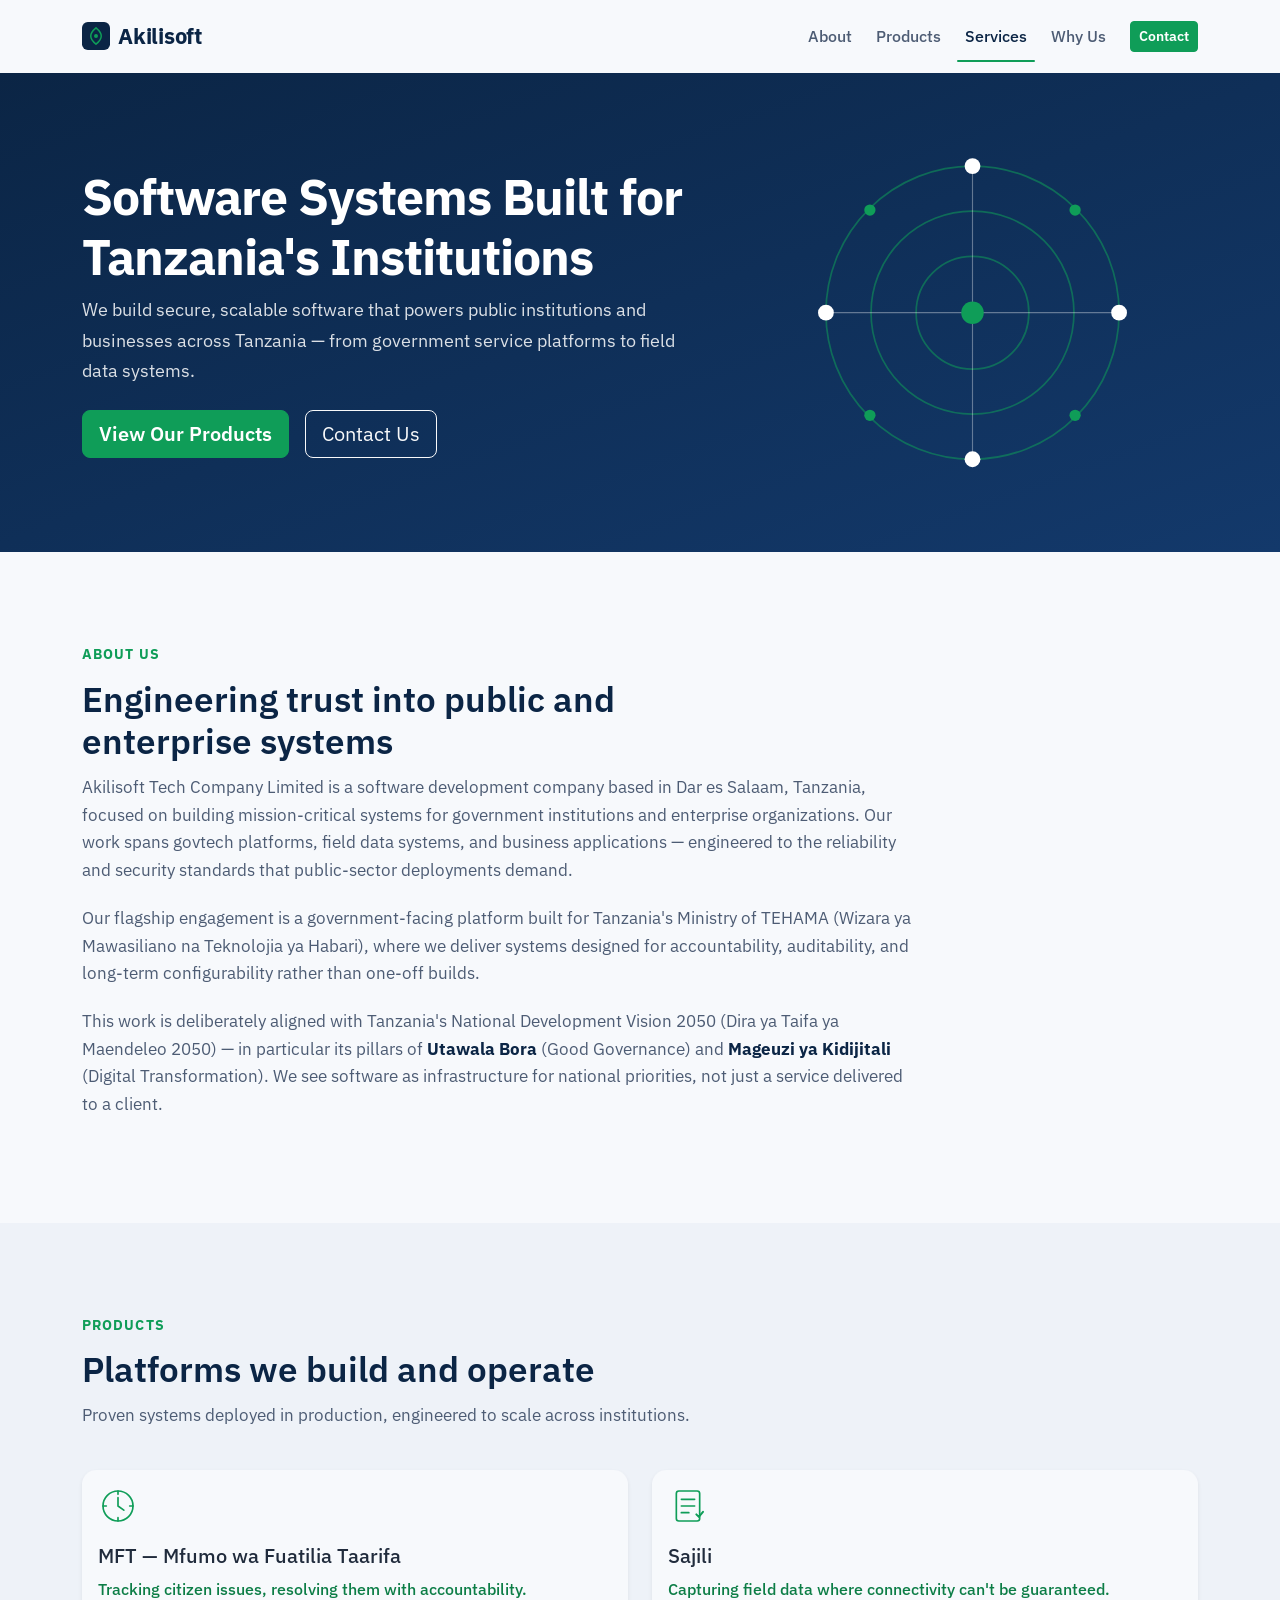
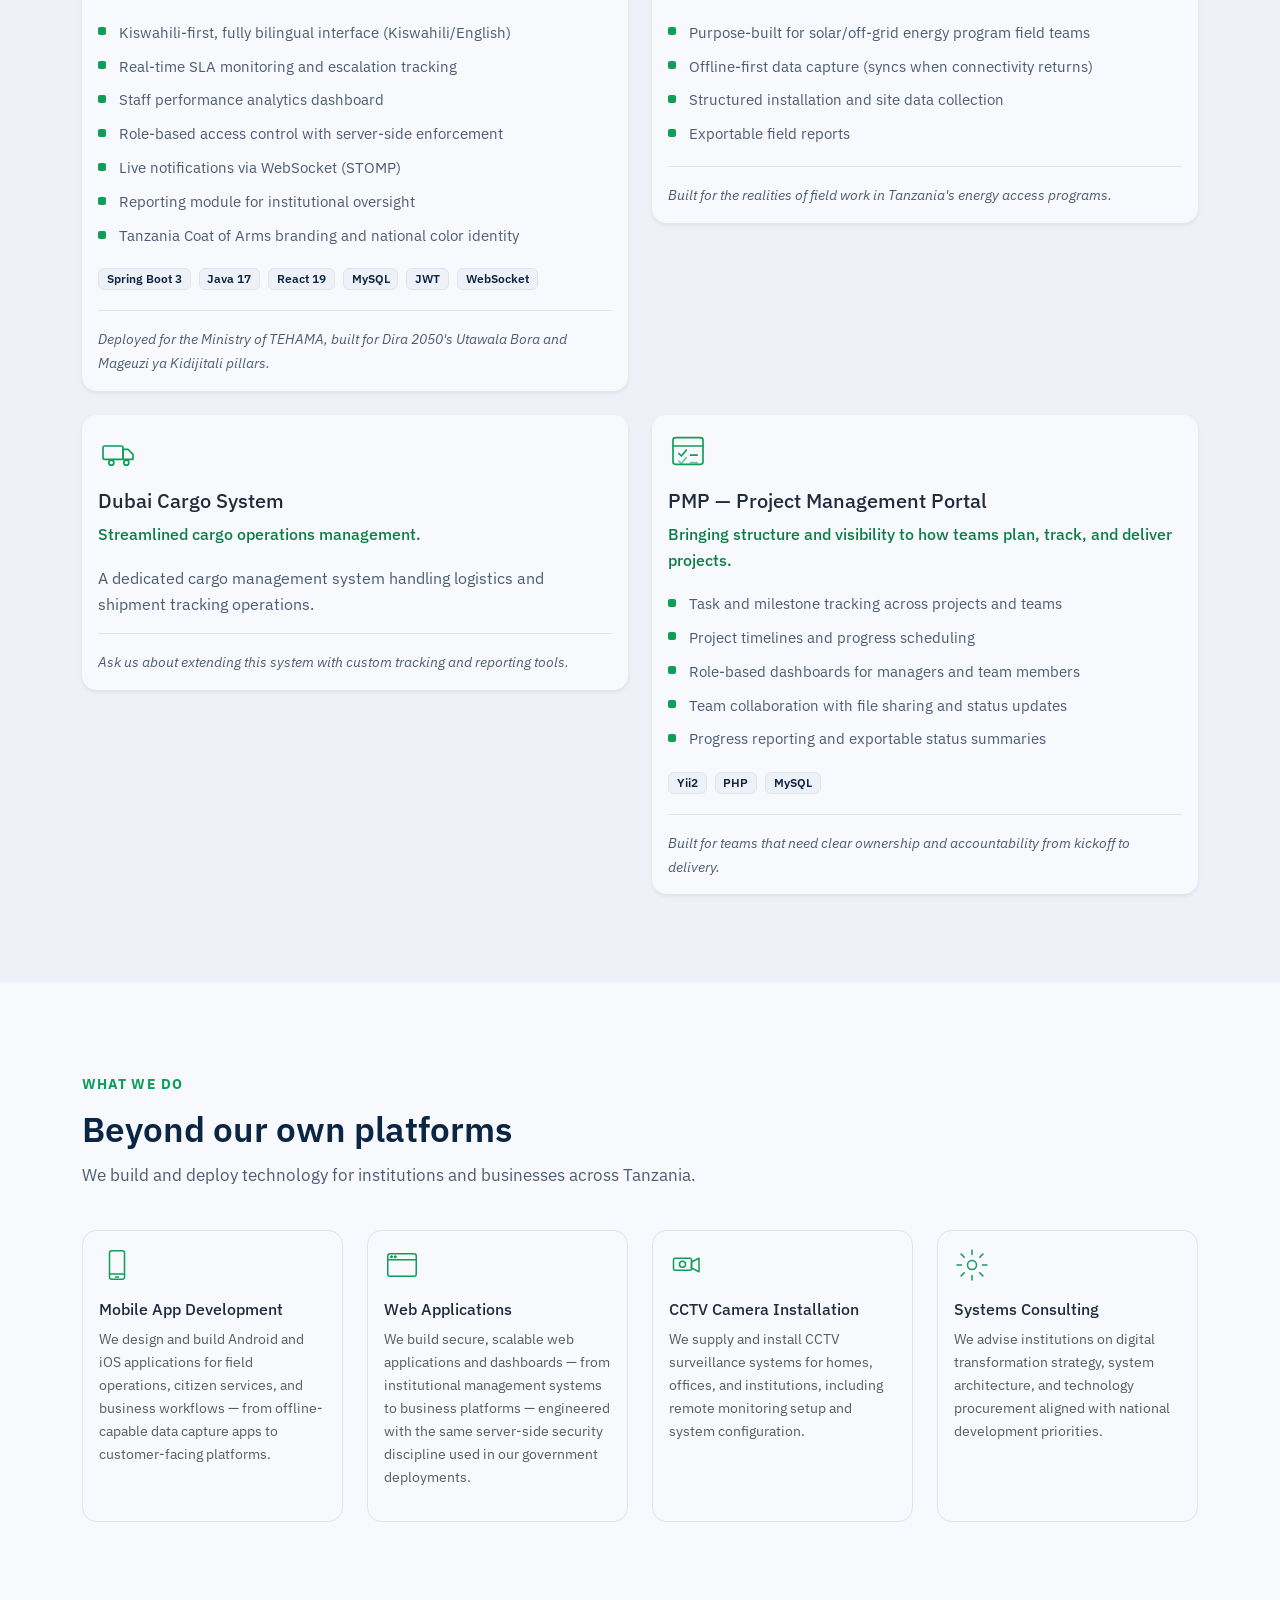
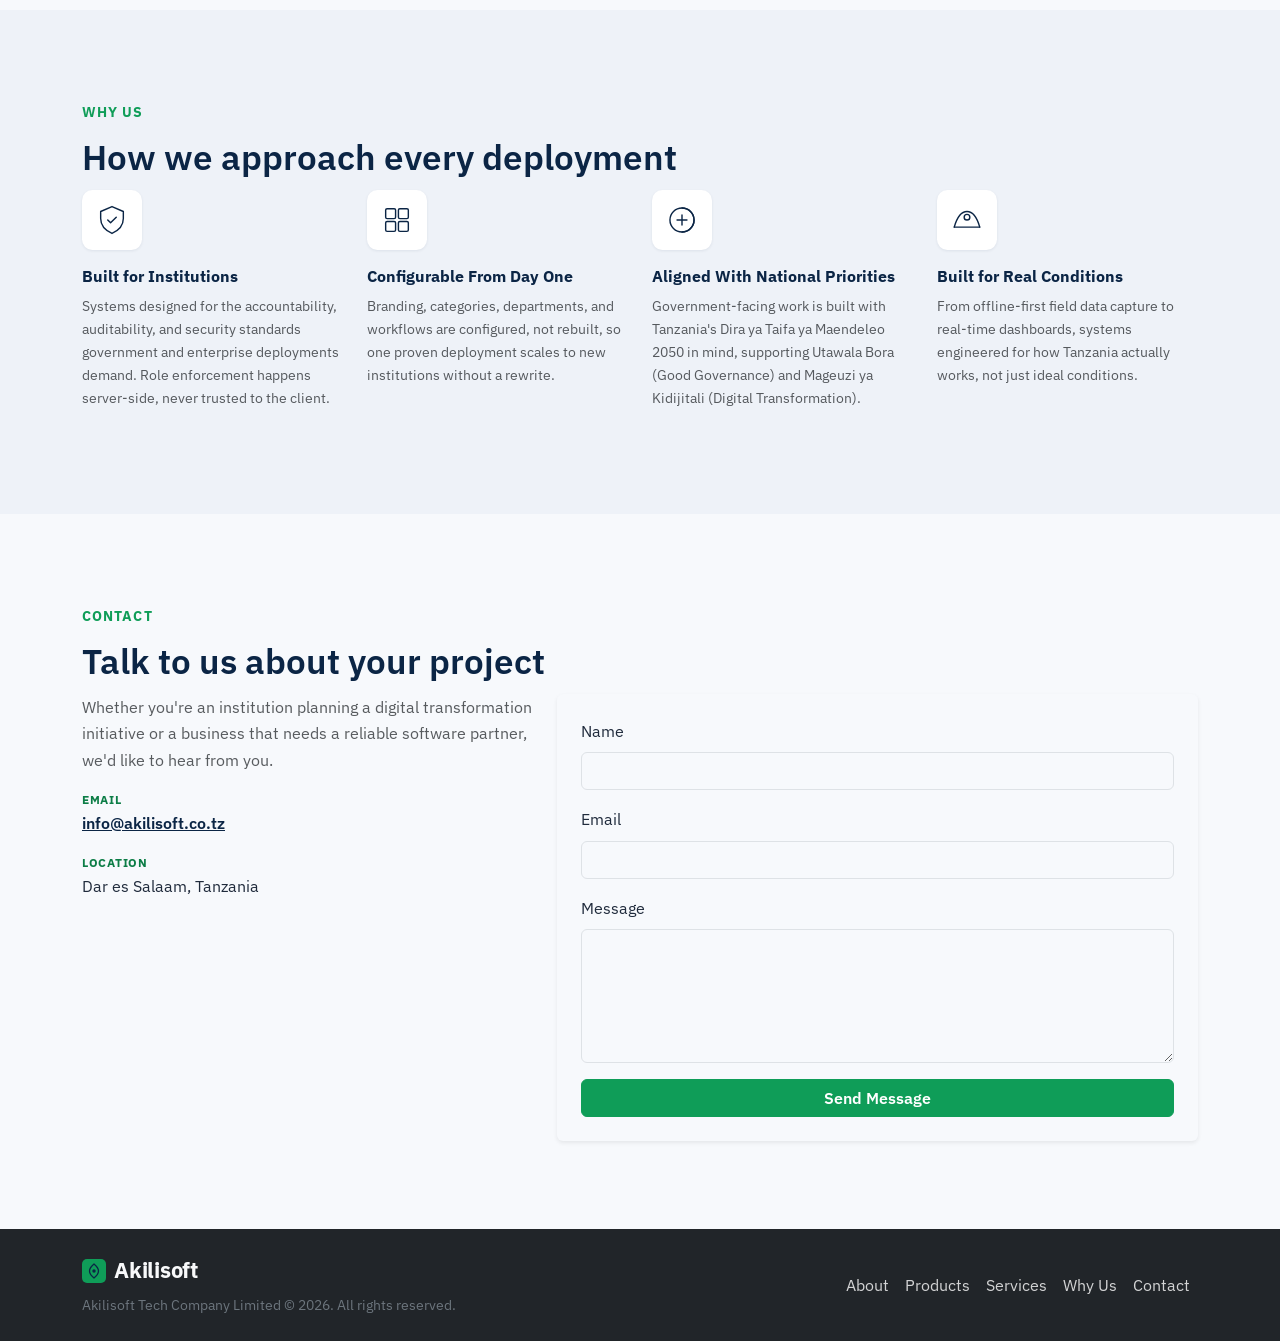
==== index.html @ b355e0b5 "Initial commit: AKILISOFT CEO project Co-Authored-By: Claude Sonnet 5 <noreply@anthropic.com>" ====
<!DOCTYPE html>
<html lang="en">
<head>
<meta charset="UTF-8">
<meta name="viewport" content="width=device-width, initial-scale=1.0">
<title>Akilisoft Tech Company Limited — Software Systems Built for Tanzania's Institutions</title>
<meta name="description" content="Akilisoft Tech Company Limited builds secure, scalable software systems for government institutions and businesses across Tanzania, based in Dar es Salaam.">

<link rel="icon" type="image/svg+xml" href="assets/favicon.svg">
<meta name="theme-color" content="#0B2545">

<!-- Open Graph / social preview. No og:image yet — add one (1200x630 PNG/JPG) and
     an <meta property="og:image" content="..."> tag once a real graphic is ready. -->
<meta property="og:type" content="website">
<meta property="og:site_name" content="Akilisoft Tech Company Limited">
<meta property="og:title" content="Akilisoft Tech Company Limited — Software Systems Built for Tanzania's Institutions">
<meta property="og:description" content="Secure, scalable software systems for government institutions and businesses across Tanzania — from govtech platforms to field data systems.">
<meta name="twitter:card" content="summary">
<meta name="twitter:title" content="Akilisoft Tech Company Limited">
<meta name="twitter:description" content="Secure, scalable software systems for government institutions and businesses across Tanzania.">

<!-- TODO: once the site has a live domain, add: <link rel="canonical" href="https://YOUR-DOMAIN/"> and
     matching og:url / twitter:url meta tags. -->

<link rel="preconnect" href="https://fonts.googleapis.com">
<link rel="preconnect" href="https://fonts.gstatic.com" crossorigin>
<link href="https://fonts.googleapis.com/css2?family=IBM+Plex+Sans:wght@400;500;600;700&display=swap" rel="stylesheet">

<link href="https://cdn.jsdelivr.net/npm/bootstrap@5.3.3/dist/css/bootstrap.min.css" rel="stylesheet"
      integrity="sha384-QWTKZyjpPEjISv5WaRU9OFeRpok6YctnYmDr5pNlyT2bRjXh0JMhjY6hW+ALEwIH" crossorigin="anonymous">

<link rel="stylesheet" href="css/styles.css">
</head>
<body>

<a class="visually-hidden-focusable skip-link" href="#main">Skip to main content</a>

<header class="navbar navbar-expand-lg sticky-top" id="site-header">
  <div class="container">
    <a href="#top" class="navbar-brand logo d-flex align-items-center gap-2">
      <svg width="28" height="28" viewBox="0 0 48 48" aria-hidden="true">
        <rect width="48" height="48" rx="10" fill="#0B2545"/>
        <path d="M24 10c-6 5-9 8-9 14 0 6 4 10 9 14 5-4 9-8 9-14 0-6-3-9-9-14z" fill="none" stroke="#0F9D58" stroke-width="2.6" stroke-linejoin="round"/>
        <circle cx="24" cy="24" r="3.4" fill="#0F9D58"/>
      </svg>
      Akilisoft
    </a>

    <button class="navbar-toggler" type="button" data-bs-toggle="collapse" data-bs-target="#primaryNav"
            aria-controls="primaryNav" aria-expanded="false" aria-label="Toggle navigation">
      <span class="navbar-toggler-icon"></span>
    </button>

    <nav class="collapse navbar-collapse" id="primaryNav" aria-label="Primary">
      <ul class="navbar-nav ms-auto align-items-lg-center gap-lg-2">
        <li class="nav-item"><a class="nav-link" href="#about">About</a></li>
        <li class="nav-item"><a class="nav-link" href="#products">Products</a></li>
        <li class="nav-item"><a class="nav-link" href="#services">Services</a></li>
        <li class="nav-item"><a class="nav-link" href="#why-us">Why Us</a></li>
        <li class="nav-item"><a class="btn btn-accent btn-sm ms-lg-2" href="#contact">Contact</a></li>
      </ul>
    </nav>
  </div>
</header>

<main id="main">

  <!-- HERO -->
  <section class="hero" id="top">
    <div class="container py-5">
      <div class="row align-items-center">
        <div class="col-lg-7">
          <h1 class="hero-headline">Software Systems Built for Tanzania's Institutions</h1>
          <p class="hero-subheadline">We build secure, scalable software that powers public institutions and businesses across Tanzania — from government service platforms to field data systems.</p>
          <div class="d-flex flex-wrap gap-3 mt-4">
            <a href="#products" class="btn btn-accent btn-lg">View Our Products</a>
            <a href="#contact" class="btn btn-outline-light btn-lg">Contact Us</a>
          </div>
        </div>
        <div class="col-lg-5 d-none d-lg-block">
          <svg class="hero-graphic" viewBox="0 0 400 340" aria-hidden="true">
            <g fill="none" stroke="#0F9D58" stroke-width="1.5" opacity="0.55">
              <circle cx="200" cy="170" r="130"></circle>
              <circle cx="200" cy="170" r="90"></circle>
              <circle cx="200" cy="170" r="50"></circle>
            </g>
            <g stroke="#ffffff" stroke-width="1" opacity="0.35">
              <line x1="200" y1="40" x2="200" y2="300"></line>
              <line x1="70" y1="170" x2="330" y2="170"></line>
            </g>
            <g>
              <circle cx="200" cy="170" r="10" fill="#0F9D58"></circle>
              <circle cx="200" cy="40" r="7" fill="#ffffff"></circle>
              <circle cx="330" cy="170" r="7" fill="#ffffff"></circle>
              <circle cx="200" cy="300" r="7" fill="#ffffff"></circle>
              <circle cx="70" cy="170" r="7" fill="#ffffff"></circle>
              <circle cx="291" cy="79" r="5" fill="#0F9D58"></circle>
              <circle cx="291" cy="261" r="5" fill="#0F9D58"></circle>
              <circle cx="109" cy="79" r="5" fill="#0F9D58"></circle>
              <circle cx="109" cy="261" r="5" fill="#0F9D58"></circle>
            </g>
          </svg>
        </div>
      </div>
    </div>
  </section>

  <!-- ABOUT -->
  <section class="section" id="about">
    <div class="container fade-in-section">
      <span class="eyebrow">About Us</span>
      <h2 class="section-title">Engineering trust into public and enterprise systems</h2>

      <div class="row">
        <div class="col-md-9 about-content">
          <p>Akilisoft Tech Company Limited is a software development company based in Dar es Salaam, Tanzania, focused on building mission-critical systems for government institutions and enterprise organizations. Our work spans govtech platforms, field data systems, and business applications — engineered to the reliability and security standards that public-sector deployments demand.</p>

          <p>Our flagship engagement is a government-facing platform built for Tanzania's Ministry of TEHAMA (Wizara ya Mawasiliano na Teknolojia ya Habari), where we deliver systems designed for accountability, auditability, and long-term configurability rather than one-off builds.</p>

          <p>This work is deliberately aligned with Tanzania's National Development Vision 2050 (Dira ya Taifa ya Maendeleo 2050) — in particular its pillars of <strong>Utawala Bora</strong> (Good Governance) and <strong>Mageuzi ya Kidijitali</strong> (Digital Transformation). We see software as infrastructure for national priorities, not just a service delivered to a client.</p>
        </div>
      </div>
    </div>
  </section>

  <!-- PRODUCTS -->
  <section class="section section-alt" id="products">
    <div class="container fade-in-section">
      <span class="eyebrow">Products</span>
      <h2 class="section-title">Platforms we build and operate</h2>
      <p class="section-lead">Proven systems deployed in production, engineered to scale across institutions.</p>

      <div class="row g-4">

        <!-- MFT -->
        <div class="col-md-6 col-lg-6">
          <article class="card product-card shadow-sm">
            <div class="card-body d-flex flex-column">
              <div class="card-icon" aria-hidden="true">
                <svg viewBox="0 0 48 48" width="40" height="40" fill="none" stroke="currentColor" stroke-width="2" stroke-linecap="round" stroke-linejoin="round">
                  <circle cx="24" cy="24" r="18"></circle>
                  <path d="M24 14v10l7 5"></path>
                  <path d="M24 6v4M24 38v4M6 24h4M38 24h4"></path>
                </svg>
              </div>
              <h3 class="card-title h5">MFT — Mfumo wa Fuatilia Taarifa</h3>
              <p class="card-tagline">Tracking citizen issues, resolving them with accountability.</p>
              <ul class="card-features">
                <li>Kiswahili-first, fully bilingual interface (Kiswahili/English)</li>
                <li>Real-time SLA monitoring and escalation tracking</li>
                <li>Staff performance analytics dashboard</li>
                <li>Role-based access control with server-side enforcement</li>
                <li>Live notifications via WebSocket (STOMP)</li>
                <li>Reporting module for institutional oversight</li>
                <li>Tanzania Coat of Arms branding and national color identity</li>
              </ul>
              <div class="tech-badges">
                <span class="badge">Spring Boot 3</span>
                <span class="badge">Java 17</span>
                <span class="badge">React 19</span>
                <span class="badge">MySQL</span>
                <span class="badge">JWT</span>
                <span class="badge">WebSocket</span>
              </div>
              <p class="card-positioning mt-auto">Deployed for the Ministry of TEHAMA, built for Dira 2050's Utawala Bora and Mageuzi ya Kidijitali pillars.</p>
            </div>
          </article>
        </div>

        <!-- Sajili -->
        <div class="col-md-6 col-lg-6">
          <article class="card product-card shadow-sm">
            <div class="card-body d-flex flex-column">
              <div class="card-icon" aria-hidden="true">
                <svg viewBox="0 0 48 48" width="40" height="40" fill="none" stroke="currentColor" stroke-width="2" stroke-linecap="round" stroke-linejoin="round">
                  <rect x="10" y="6" width="28" height="36" rx="3"></rect>
                  <path d="M16 16h16M16 24h16M16 32h9"></path>
                  <path d="M34 34l3 3 5-6" stroke-width="2.4"></path>
                </svg>
              </div>
              <h3 class="card-title h5">Sajili</h3>
              <p class="card-tagline">Capturing field data where connectivity can't be guaranteed.</p>
              <ul class="card-features">
                <li>Purpose-built for solar/off-grid energy program field teams</li>
                <li>Offline-first data capture (syncs when connectivity returns)</li>
                <li>Structured installation and site data collection</li>
                <li>Exportable field reports</li>
              </ul>
              <p class="card-positioning mt-auto">Built for the realities of field work in Tanzania's energy access programs.</p>
            </div>
          </article>
        </div>

        <!-- Dubai Cargo System -->
        <div class="col-md-6 col-lg-6">
          <article class="card product-card shadow-sm">
            <div class="card-body d-flex flex-column">
              <div class="card-icon" aria-hidden="true">
                <svg viewBox="0 0 48 48" width="40" height="40" fill="none" stroke="currentColor" stroke-width="2" stroke-linecap="round" stroke-linejoin="round">
                  <rect x="6" y="18" width="24" height="16" rx="2"></rect>
                  <path d="M30 22h6l6 6v6h-12z"></path>
                  <circle cx="16" cy="38" r="3"></circle>
                  <circle cx="34" cy="38" r="3"></circle>
                </svg>
              </div>
              <h3 class="card-title h5">Dubai Cargo System</h3>
              <p class="card-tagline">Streamlined cargo operations management.</p>
              <p class="card-description">A dedicated cargo management system handling logistics and shipment tracking operations.</p>
              <p class="card-positioning mt-auto">Ask us about extending this system with custom tracking and reporting tools.</p>
            </div>
          </article>
        </div>

        <!-- PMP — Project Management Portal -->
        <!-- DRAFT COPY: tagline, features, and tech badges below are placeholders based on
             general project-management-tool conventions. Replace with PMP's actual feature
             set before publishing — do not present invented capabilities as fact. -->
        <div class="col-md-6 col-lg-6">
          <article class="card product-card shadow-sm">
            <div class="card-body d-flex flex-column">
              <div class="card-icon" aria-hidden="true">
                <svg viewBox="0 0 48 48" width="40" height="40" fill="none" stroke="currentColor" stroke-width="2" stroke-linecap="round" stroke-linejoin="round">
                  <rect x="6" y="8" width="36" height="32" rx="3"></rect>
                  <line x1="6" y1="18" x2="42" y2="18"></line>
                  <path d="M13 27l3 3 6-7"></path>
                  <line x1="27" y1="29" x2="35" y2="29"></line>
                  <path d="M13 36l3 3 6-7" opacity="0.55"></path>
                  <line x1="27" y1="38" x2="35" y2="38" opacity="0.55"></line>
                </svg>
              </div>
              <h3 class="card-title h5">PMP — Project Management Portal</h3>
              <p class="card-tagline">Bringing structure and visibility to how teams plan, track, and deliver projects.</p>
              <ul class="card-features">
                <li>Task and milestone tracking across projects and teams</li>
                <li>Project timelines and progress scheduling</li>
                <li>Role-based dashboards for managers and team members</li>
                <li>Team collaboration with file sharing and status updates</li>
                <li>Progress reporting and exportable status summaries</li>
              </ul>
              <div class="tech-badges">
                <span class="badge">Yii2</span>
                <span class="badge">PHP</span>
                <span class="badge">MySQL</span>
              </div>
              <p class="card-positioning mt-auto">Built for teams that need clear ownership and accountability from kickoff to delivery.</p>
            </div>
          </article>
        </div>

      </div>
    </div>
  </section>

  <!-- SERVICES -->
  <section class="section" id="services">
    <div class="container fade-in-section">
      <span class="eyebrow">What We Do</span>
      <h2 class="section-title">Beyond our own platforms</h2>
      <p class="section-lead">We build and deploy technology for institutions and businesses across Tanzania.</p>

      <div class="row g-4">

        <div class="col-md-6 col-lg-3">
          <article class="card service-card border h-100">
            <div class="card-body">
              <div class="card-icon" aria-hidden="true">
                <svg viewBox="0 0 48 48" width="36" height="36" fill="none" stroke="currentColor" stroke-width="2" stroke-linecap="round" stroke-linejoin="round">
                  <rect x="14" y="5" width="20" height="38" rx="3"></rect>
                  <line x1="14" y1="36" x2="34" y2="36"></line>
                  <line x1="22" y1="40" x2="26" y2="40"></line>
                </svg>
              </div>
              <h3 class="card-title h6">Mobile App Development</h3>
              <p class="small text-body-secondary">We design and build Android and iOS applications for field operations, citizen services, and business workflows — from offline-capable data capture apps to customer-facing platforms.</p>
            </div>
          </article>
        </div>

        <div class="col-md-6 col-lg-3">
          <article class="card service-card border h-100">
            <div class="card-body">
              <div class="card-icon" aria-hidden="true">
                <svg viewBox="0 0 48 48" width="36" height="36" fill="none" stroke="currentColor" stroke-width="2" stroke-linecap="round" stroke-linejoin="round">
                  <rect x="5" y="9" width="38" height="30" rx="3"></rect>
                  <line x1="5" y1="17" x2="43" y2="17"></line>
                  <circle cx="10" cy="13" r="1"></circle>
                  <circle cx="15" cy="13" r="1"></circle>
                </svg>
              </div>
              <h3 class="card-title h6">Web Applications</h3>
              <p class="small text-body-secondary">We build secure, scalable web applications and dashboards — from institutional management systems to business platforms — engineered with the same server-side security discipline used in our government deployments.</p>
            </div>
          </article>
        </div>

        <div class="col-md-6 col-lg-3">
          <article class="card service-card border h-100">
            <div class="card-body">
              <div class="card-icon" aria-hidden="true">
                <svg viewBox="0 0 48 48" width="36" height="36" fill="none" stroke="currentColor" stroke-width="2" stroke-linecap="round" stroke-linejoin="round">
                  <rect x="6" y="15" width="24" height="16" rx="2"></rect>
                  <path d="M30 20l10-5v18l-10-5z"></path>
                  <circle cx="18" cy="23" r="4"></circle>
                </svg>
              </div>
              <h3 class="card-title h6">CCTV Camera Installation</h3>
              <p class="small text-body-secondary">We supply and install CCTV surveillance systems for homes, offices, and institutions, including remote monitoring setup and system configuration.</p>
            </div>
          </article>
        </div>

        <div class="col-md-6 col-lg-3">
          <article class="card service-card border h-100">
            <div class="card-body">
              <div class="card-icon" aria-hidden="true">
                <svg viewBox="0 0 48 48" width="36" height="36" fill="none" stroke="currentColor" stroke-width="2" stroke-linecap="round" stroke-linejoin="round">
                  <circle cx="24" cy="24" r="6"></circle>
                  <path d="M24 4v6M24 38v6M4 24h6M38 24h6M9.5 9.5l4.2 4.2M34.3 34.3l4.2 4.2M9.5 38.5l4.2-4.2M34.3 13.7l4.2-4.2"></path>
                </svg>
              </div>
              <h3 class="card-title h6">Systems Consulting</h3>
              <p class="small text-body-secondary">We advise institutions on digital transformation strategy, system architecture, and technology procurement aligned with national development priorities.</p>
            </div>
          </article>
        </div>

      </div>
    </div>
  </section>

  <!-- WHY US -->
  <section class="section section-alt" id="why-us">
    <div class="container fade-in-section">
      <span class="eyebrow">Why Us</span>
      <h2 class="section-title">How we approach every deployment</h2>

      <div class="row g-4">

        <div class="col-md-6 col-lg-3">
          <div class="pillar">
            <div class="pillar-icon" aria-hidden="true">
              <svg viewBox="0 0 48 48" width="34" height="34" fill="none" stroke="currentColor" stroke-width="2" stroke-linecap="round" stroke-linejoin="round">
                <path d="M24 5l16 7v10c0 10-7 17-16 21C15 39 8 32 8 22V12z"></path>
                <path d="M18 24l4 4 8-8"></path>
              </svg>
            </div>
            <h3 class="fw-bold h6">Built for Institutions</h3>
            <p class="small text-body-secondary">Systems designed for the accountability, auditability, and security standards government and enterprise deployments demand. Role enforcement happens server-side, never trusted to the client.</p>
          </div>
        </div>

        <div class="col-md-6 col-lg-3">
          <div class="pillar">
            <div class="pillar-icon" aria-hidden="true">
              <svg viewBox="0 0 48 48" width="34" height="34" fill="none" stroke="currentColor" stroke-width="2" stroke-linecap="round" stroke-linejoin="round">
                <rect x="8" y="8" width="14" height="14" rx="2"></rect>
                <rect x="26" y="8" width="14" height="14" rx="2"></rect>
                <rect x="8" y="26" width="14" height="14" rx="2"></rect>
                <rect x="26" y="26" width="14" height="14" rx="2"></rect>
              </svg>
            </div>
            <h3 class="fw-bold h6">Configurable From Day One</h3>
            <p class="small text-body-secondary">Branding, categories, departments, and workflows are configured, not rebuilt, so one proven deployment scales to new institutions without a rewrite.</p>
          </div>
        </div>

        <div class="col-md-6 col-lg-3">
          <div class="pillar">
            <div class="pillar-icon" aria-hidden="true">
              <svg viewBox="0 0 48 48" width="34" height="34" fill="none" stroke="currentColor" stroke-width="2" stroke-linecap="round" stroke-linejoin="round">
                <circle cx="24" cy="24" r="17"></circle>
                <path d="M24 7a17 17 0 010 34"></path>
                <path d="M17 24h14M24 17v14"></path>
              </svg>
            </div>
            <h3 class="fw-bold h6">Aligned With National Priorities</h3>
            <p class="small text-body-secondary">Government-facing work is built with Tanzania's Dira ya Taifa ya Maendeleo 2050 in mind, supporting Utawala Bora (Good Governance) and Mageuzi ya Kidijitali (Digital Transformation).</p>
          </div>
        </div>

        <div class="col-md-6 col-lg-3">
          <div class="pillar">
            <div class="pillar-icon" aria-hidden="true">
              <svg viewBox="0 0 48 48" width="34" height="34" fill="none" stroke="currentColor" stroke-width="2" stroke-linecap="round" stroke-linejoin="round">
                <path d="M6 34c4-14 10-22 18-22s14 8 18 22"></path>
                <path d="M6 34h36"></path>
                <circle cx="24" cy="20" r="4"></circle>
              </svg>
            </div>
            <h3 class="fw-bold h6">Built for Real Conditions</h3>
            <p class="small text-body-secondary">From offline-first field data capture to real-time dashboards, systems engineered for how Tanzania actually works, not just ideal conditions.</p>
          </div>
        </div>

      </div>
    </div>
  </section>

  <!-- CONTACT -->
  <section class="section" id="contact">
    <div class="container fade-in-section">
      <span class="eyebrow">Contact</span>
      <h2 class="section-title">Talk to us about your project</h2>

      <div class="row g-4">

        <div class="col-lg-5">
          <p class="text-body-secondary">Whether you're an institution planning a digital transformation initiative or a business that needs a reliable software partner, we'd like to hear from you.</p>
          <ul class="contact-details list-unstyled">
            <li class="mb-3">
              <span class="contact-label d-block">Email</span>
              <a href="mailto:info@akilisoft.co.tz">info@akilisoft.co.tz</a>
            </li>
            <li>
              <span class="contact-label d-block">Location</span>
              <span>Dar es Salaam, Tanzania</span>
            </li>
          </ul>
        </div>

        <div class="col-lg-7">
          <form class="contact-form needs-validation card border-0 shadow-sm" id="contactForm" novalidate>
            <div class="card-body p-4">

              <!-- TODO: replace YOUR_WEB3FORMS_ACCESS_KEY with the real access key from https://web3forms.com (generated for info@akilisoft.co.tz) -->
              <input type="hidden" name="access_key" value="YOUR_WEB3FORMS_ACCESS_KEY">
              <input type="hidden" name="subject" value="New Contact Form Submission - Akilisoft Website">

              <div class="mb-3">
                <label for="name" class="form-label">Name</label>
                <input type="text" class="form-control" id="name" name="name" required autocomplete="name">
                <div class="invalid-feedback">Please enter your name.</div>
              </div>

              <div class="mb-3">
                <label for="email" class="form-label">Email</label>
                <input type="email" class="form-control" id="email" name="email" required autocomplete="email">
                <div class="invalid-feedback">Please enter a valid email address.</div>
              </div>

              <div class="mb-3">
                <label for="message" class="form-label">Message</label>
                <textarea class="form-control" id="message" name="message" rows="5" required></textarea>
                <div class="invalid-feedback">Please enter a message.</div>
              </div>

              <button type="submit" class="btn btn-accent w-100">Send Message</button>

              <div id="form-success" class="alert alert-success d-none mt-3" role="status" aria-live="polite">
                Thank you! Your message has been sent — we'll get back to you soon.
              </div>
              <div id="form-error" class="alert alert-danger d-none mt-3" role="alert" aria-live="assertive">
                Something went wrong. Please try again or email us directly at <a href="mailto:info@akilisoft.co.tz">info@akilisoft.co.tz</a>.
              </div>

            </div>
          </form>
        </div>

      </div>
    </div>
  </section>

</main>

<footer class="bg-dark text-light py-4">
  <div class="container d-flex flex-wrap justify-content-between align-items-center gap-3">
    <div>
      <span class="logo text-light d-inline-flex align-items-center gap-2">
        <svg width="24" height="24" viewBox="0 0 48 48" aria-hidden="true">
          <rect width="48" height="48" rx="10" fill="#0F9D58"/>
          <path d="M24 10c-6 5-9 8-9 14 0 6 4 10 9 14 5-4 9-8 9-14 0-6-3-9-9-14z" fill="none" stroke="#0B2545" stroke-width="2.6" stroke-linejoin="round"/>
          <circle cx="24" cy="24" r="3.4" fill="#0B2545"/>
        </svg>
        Akilisoft
      </span>
      <p class="small text-secondary mb-0 mt-1">Akilisoft Tech Company Limited &copy; 2026. All rights reserved.</p>
    </div>
    <nav aria-label="Footer">
      <ul class="nav">
        <li class="nav-item"><a class="nav-link px-2 text-light-emphasis" href="#about">About</a></li>
        <li class="nav-item"><a class="nav-link px-2 text-light-emphasis" href="#products">Products</a></li>
        <li class="nav-item"><a class="nav-link px-2 text-light-emphasis" href="#services">Services</a></li>
        <li class="nav-item"><a class="nav-link px-2 text-light-emphasis" href="#why-us">Why Us</a></li>
        <li class="nav-item"><a class="nav-link px-2 text-light-emphasis" href="#contact">Contact</a></li>
      </ul>
    </nav>
  </div>
</footer>

<script src="https://cdn.jsdelivr.net/npm/bootstrap@5.3.3/dist/js/bootstrap.bundle.min.js"
        integrity="sha384-YvpcrYf0tY3lHB60NNkmXc5s9fDVZLESaAA55NDzOxhy9GkcIdslK1eN7N6jIeHz" crossorigin="anonymous"></script>
<script src="js/main.js"></script>
</body>
</html>
---- css/styles.css ----
/* ==========================================================================
   Akilisoft Tech Company Limited — Custom overrides on top of Bootstrap 5
   Loaded AFTER bootstrap.min.css — extends the grid/components, doesn't fight them.
   ========================================================================== */

:root {
  --bs-primary: #0B2545;
  --bs-primary-rgb: 11, 37, 69;
  --bs-body-bg: #F7F9FC;
  --bs-body-color: #202b3c;
  --bs-body-font-family: 'IBM Plex Sans', -apple-system, BlinkMacSystemFont, 'Segoe UI', Roboto, sans-serif;
  --bs-link-color: #0B2545;
  --bs-link-hover-color: #0F9D58;

  --akilisoft-primary: #0B2545;
  --akilisoft-primary-light: #13396b;
  --akilisoft-accent: #0F9D58;
  --akilisoft-accent-dark: #0c7d46;
  --akilisoft-bg-alt: #EEF2F8;
  --akilisoft-text-muted: #4d5c74;
  --akilisoft-border: #dfe5ee;
}

body {
  line-height: 1.65;
}

h1, h2, h3, h4, .navbar-brand {
  font-weight: 600;
  color: var(--akilisoft-primary);
}

.skip-link {
  z-index: 1050;
}

/* ---------- Buttons ---------- */
.btn-accent {
  background-color: var(--akilisoft-accent);
  border-color: var(--akilisoft-accent);
  color: #fff;
  font-weight: 600;
}
.btn-accent:hover,
.btn-accent:focus {
  background-color: var(--akilisoft-accent-dark);
  border-color: var(--akilisoft-accent-dark);
  color: #fff;
}

.btn-outline-light:hover {
  color: var(--akilisoft-primary);
}

/* ---------- Header / Nav ---------- */
#site-header {
  background-color: rgba(247, 249, 252, 0.94);
  backdrop-filter: blur(6px);
  transition: box-shadow 0.2s ease, background-color 0.2s ease;
  padding-top: 0.85rem;
  padding-bottom: 0.85rem;
}
#site-header.is-scrolled {
  box-shadow: 0 1px 3px rgba(11, 37, 69, 0.08);
  background-color: rgba(247, 249, 252, 0.98);
}
.logo {
  font-size: 1.35rem;
  font-weight: 700;
  color: var(--akilisoft-primary);
  letter-spacing: -0.01em;
}
.navbar-nav .nav-link {
  font-weight: 500;
  color: var(--akilisoft-text-muted);
  position: relative;
}
.navbar-nav .nav-link:hover,
.navbar-nav .nav-link:focus {
  color: var(--akilisoft-primary);
}
.navbar-nav .nav-link.is-active {
  color: var(--akilisoft-primary);
}
.navbar-nav .nav-link.is-active::after {
  content: "";
  position: absolute;
  left: 0;
  right: 0;
  bottom: -4px;
  height: 2px;
  background: var(--akilisoft-accent);
  border-radius: 1px;
}
@media (max-width: 991.98px) {
  .navbar-nav .nav-link.is-active::after {
    display: none;
  }
  .navbar-nav .nav-link.is-active {
    color: var(--akilisoft-accent-dark);
  }
}

/* ---------- Hero ---------- */
.hero {
  background: linear-gradient(160deg, var(--akilisoft-primary) 0%, var(--akilisoft-primary-light) 100%);
  color: #fff;
}
.hero-headline {
  color: #fff;
  font-size: clamp(2rem, 4.5vw, 3.1rem);
  font-weight: 700;
  letter-spacing: -0.02em;
}
.hero-subheadline {
  font-size: 1.15rem;
  color: rgba(255, 255, 255, 0.85);
  max-width: 620px;
}
.hero-graphic {
  width: 100%;
  height: auto;
}

/* ---------- Sections ---------- */
.section {
  padding: 5.5rem 0;
}
.section-alt {
  background-color: var(--akilisoft-bg-alt);
}
.eyebrow {
  display: inline-block;
  color: var(--akilisoft-accent);
  font-weight: 700;
  font-size: 0.85rem;
  letter-spacing: 0.08em;
  text-transform: uppercase;
  margin-bottom: 0.75rem;
}
.section-title {
  font-size: clamp(1.6rem, 3vw, 2.2rem);
  max-width: 700px;
  margin-bottom: 0.75rem;
}
.section-lead {
  color: var(--akilisoft-text-muted);
  max-width: 620px;
  font-size: 1.05rem;
  margin-bottom: 2.5rem;
}

/* Scroll-triggered fade-in (Bootstrap has no built-in animation utility for this) */
.fade-in-section {
  opacity: 0;
  transform: translateY(24px);
  transition: opacity 0.7s ease, transform 0.7s ease;
}
.fade-in-section.visible {
  opacity: 1;
  transform: translateY(0);
}

/* ---------- About ---------- */
.about-content {
  color: var(--akilisoft-text-muted);
  font-size: 1.05rem;
}
.about-content p + p {
  margin-top: 1.25rem;
}
.about-content strong {
  color: var(--akilisoft-primary);
}

/* ---------- Product / Service cards ---------- */
.card-icon {
  color: var(--akilisoft-accent);
  margin-bottom: 1.1rem;
}
.product-card {
  border: none;
  border-radius: 0.9rem;
  transition: box-shadow 0.2s ease, transform 0.2s ease;
}
.product-card:hover {
  transform: translateY(-3px);
  box-shadow: 0 12px 32px rgba(11, 37, 69, 0.14) !important;
}
.card-tagline {
  color: var(--akilisoft-accent-dark);
  font-weight: 500;
  margin-bottom: 1.1rem;
}
.card-features {
  list-style: none;
  padding-left: 0;
  display: flex;
  flex-direction: column;
  gap: 0.55rem;
  margin-bottom: 1.25rem;
}
.card-features li {
  position: relative;
  padding-left: 1.3rem;
  color: var(--akilisoft-text-muted);
  font-size: 0.95rem;
}
.card-features li::before {
  content: "";
  position: absolute;
  left: 0;
  top: 0.5em;
  width: 8px;
  height: 8px;
  border-radius: 2px;
  background: var(--akilisoft-accent);
}
.card-description {
  color: var(--akilisoft-text-muted);
}
.tech-badges {
  display: flex;
  flex-wrap: wrap;
  gap: 0.5rem;
  margin-bottom: 1.25rem;
}
.tech-badges .badge {
  background-color: var(--akilisoft-bg-alt);
  color: var(--akilisoft-primary);
  font-weight: 600;
  font-size: 0.75rem;
  border: 1px solid var(--akilisoft-border);
}
.card-positioning {
  font-size: 0.9rem;
  color: var(--akilisoft-text-muted);
  border-top: 1px solid var(--akilisoft-border);
  padding-top: 1rem;
  font-style: italic;
  margin-bottom: 0;
}

.service-card {
  border-radius: 0.9rem;
  border-color: var(--akilisoft-border) !important;
  transition: border-color 0.2s ease, box-shadow 0.2s ease;
}
.service-card:hover {
  border-color: var(--akilisoft-accent) !important;
  box-shadow: 0 1px 3px rgba(11, 37, 69, 0.08);
}

/* ---------- Why Us pillars ---------- */
.pillar-icon {
  color: var(--akilisoft-primary);
  background: #fff;
  width: 60px;
  height: 60px;
  border-radius: 0.65rem;
  display: flex;
  align-items: center;
  justify-content: center;
  box-shadow: 0 1px 3px rgba(11, 37, 69, 0.08);
  margin-bottom: 1.1rem;
}
.pillar h3 {
  color: var(--akilisoft-primary);
}

/* ---------- Contact ---------- */
.contact-label {
  font-size: 0.78rem;
  font-weight: 700;
  text-transform: uppercase;
  letter-spacing: 0.06em;
  color: var(--akilisoft-accent-dark);
}
.contact-details a {
  color: var(--akilisoft-primary);
  font-weight: 600;
}

.contact-form .form-control:focus {
  border-color: var(--akilisoft-accent);
  box-shadow: 0 0 0 0.2rem rgba(15, 157, 88, 0.15);
}
/* ---------- Footer ---------- */
footer .logo {
  color: #fff;
}
footer .nav-link.text-light-emphasis {
  color: rgba(255, 255, 255, 0.8) !important;
}
footer .nav-link.text-light-emphasis:hover {
  color: #fff !important;
}

/* ---------- Responsive tweaks ---------- */
@media (max-width: 767.98px) {
  .section {
    padding: 4rem 0;
  }
}
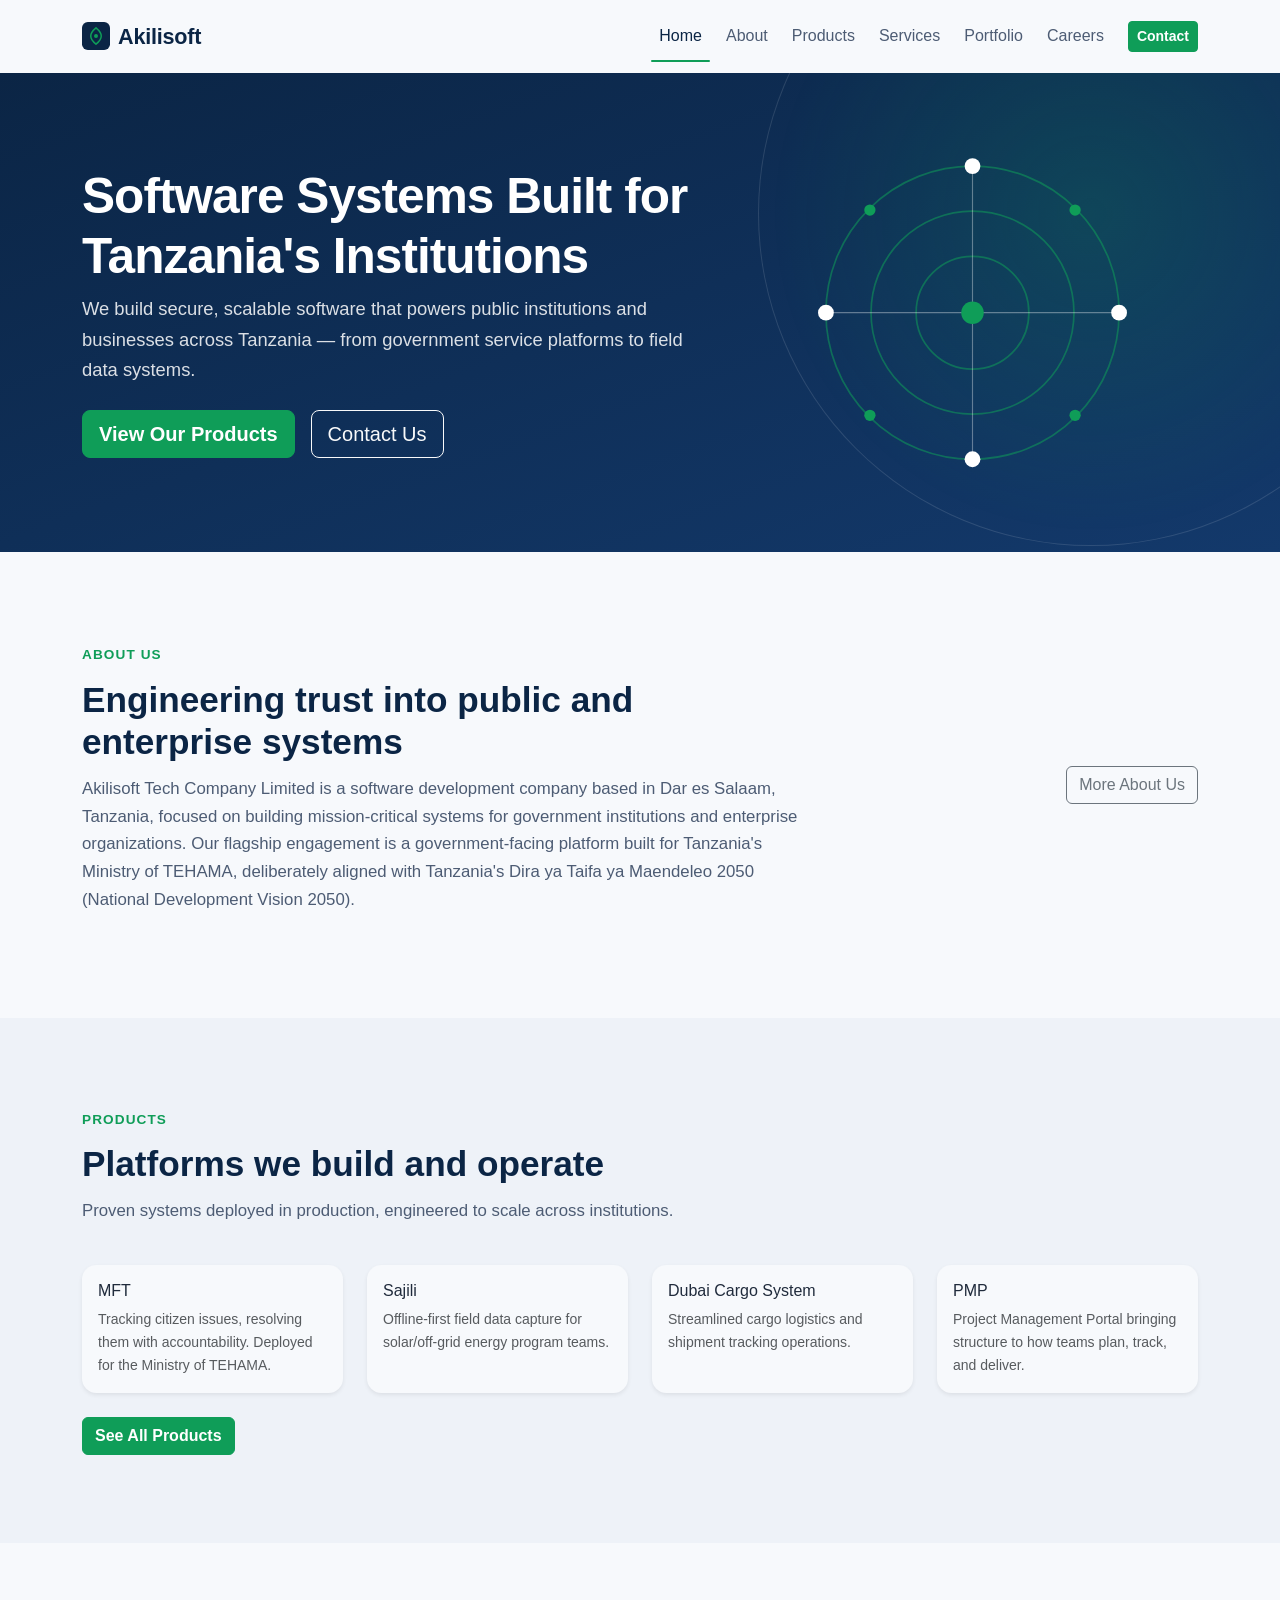
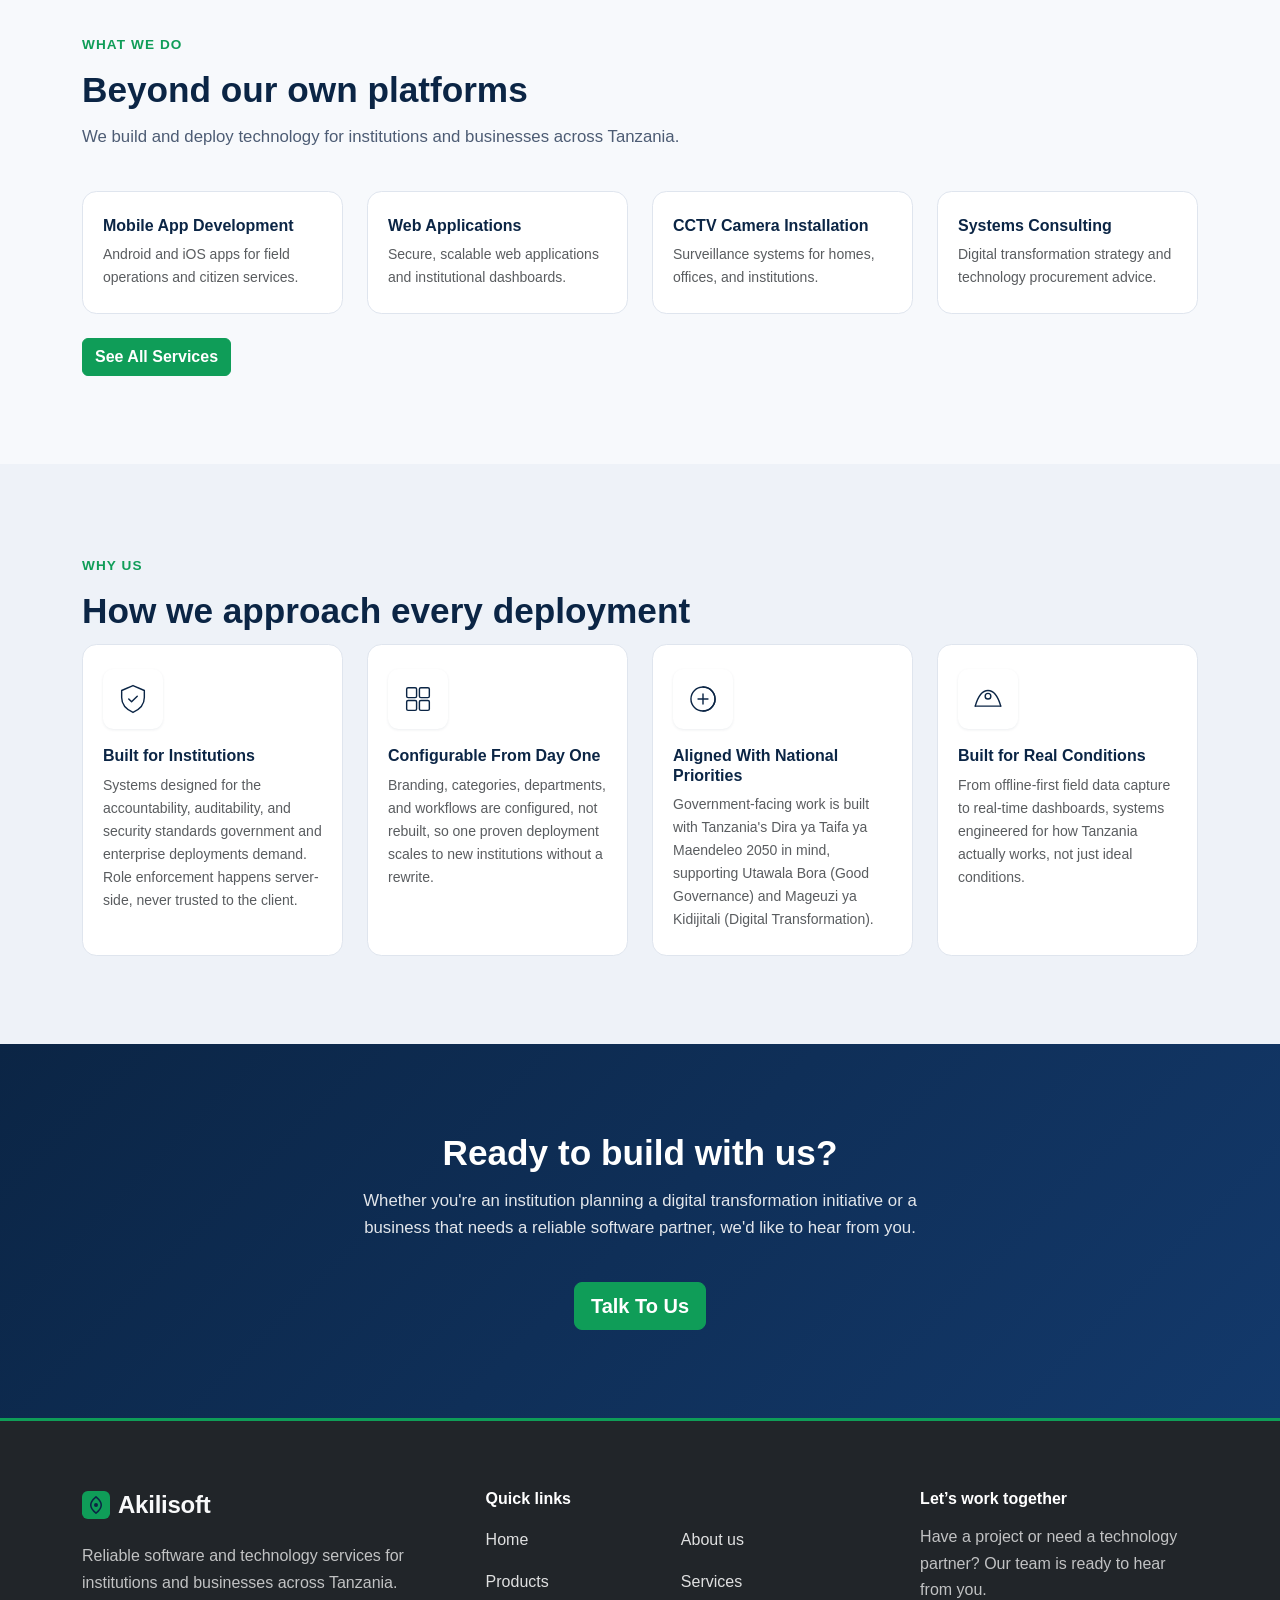
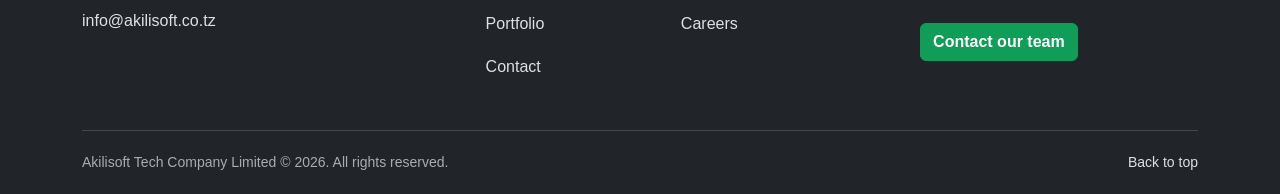
==== commit a442c7a5: "Prepare Akilisoft website for Vercel Co-authored-by: Copilot <223556219+Copilot@users.noreply.github" ====
--- a/index.html
+++ b/index.html
@@ -1,495 +1,419 @@
 <!DOCTYPE html>
-<html lang="en">
+<html lang="en-TZ">
+
 <head>
-<meta charset="UTF-8">
-<meta name="viewport" content="width=device-width, initial-scale=1.0">
-<title>Akilisoft Tech Company Limited — Software Systems Built for Tanzania's Institutions</title>
-<meta name="description" content="Akilisoft Tech Company Limited builds secure, scalable software systems for government institutions and businesses across Tanzania, based in Dar es Salaam.">
-
-<link rel="icon" type="image/svg+xml" href="assets/favicon.svg">
-<meta name="theme-color" content="#0B2545">
-
-<!-- Open Graph / social preview. No og:image yet — add one (1200x630 PNG/JPG) and
-     an <meta property="og:image" content="..."> tag once a real graphic is ready. -->
-<meta property="og:type" content="website">
-<meta property="og:site_name" content="Akilisoft Tech Company Limited">
-<meta property="og:title" content="Akilisoft Tech Company Limited — Software Systems Built for Tanzania's Institutions">
-<meta property="og:description" content="Secure, scalable software systems for government institutions and businesses across Tanzania — from govtech platforms to field data systems.">
-<meta name="twitter:card" content="summary">
-<meta name="twitter:title" content="Akilisoft Tech Company Limited">
-<meta name="twitter:description" content="Secure, scalable software systems for government institutions and businesses across Tanzania.">
-
-<!-- TODO: once the site has a live domain, add: <link rel="canonical" href="https://YOUR-DOMAIN/"> and
-     matching og:url / twitter:url meta tags. -->
-
-<link rel="preconnect" href="https://fonts.googleapis.com">
-<link rel="preconnect" href="https://fonts.gstatic.com" crossorigin>
-<link href="https://fonts.googleapis.com/css2?family=IBM+Plex+Sans:wght@400;500;600;700&display=swap" rel="stylesheet">
-
-<link href="https://cdn.jsdelivr.net/npm/bootstrap@5.3.3/dist/css/bootstrap.min.css" rel="stylesheet"
-      integrity="sha384-QWTKZyjpPEjISv5WaRU9OFeRpok6YctnYmDr5pNlyT2bRjXh0JMhjY6hW+ALEwIH" crossorigin="anonymous">
-
-<link rel="stylesheet" href="css/styles.css">
+  <meta charset="UTF-8">
+  <meta name="viewport" content="width=device-width, initial-scale=1.0">
+  <title>Akilisoft Tech Company Limited — Software Systems Built for Tanzania's Institutions</title>
+  <meta name="description"
+    content="Akilisoft Tech Company Limited builds secure, scalable software systems for government institutions and businesses across Tanzania, based in Dar es Salaam.">
+
+  <link rel="icon" type="image/svg+xml" href="assets/favicon.svg">
+  <meta name="theme-color" content="#0B2545">
+
+  <meta property="og:type" content="website">
+  <meta property="og:site_name" content="Akilisoft Tech Company Limited">
+  <meta property="og:title"
+    content="Akilisoft Tech Company Limited — Software Systems Built for Tanzania's Institutions">
+  <meta property="og:description"
+    content="Secure, scalable software systems for government institutions and businesses across Tanzania — from govtech platforms to field data systems.">
+  <meta property="og:url" content="https://akilisoft.co.tz/">
+  <meta property="og:image" content="https://akilisoft.co.tz/assets/og-image.png">
+  <meta property="og:image:width" content="1200">
+  <meta property="og:image:height" content="630">
+  <meta name="twitter:card" content="summary_large_image">
+  <meta name="twitter:title" content="Akilisoft Tech Company Limited">
+  <meta name="twitter:description"
+    content="Secure, scalable software systems for government institutions and businesses across Tanzania.">
+  <meta name="twitter:image" content="https://akilisoft.co.tz/assets/og-image.png">
+
+  <link rel="canonical" href="https://akilisoft.co.tz/">
+
+  <link href="vendor/bootstrap/bootstrap.min.css" rel="stylesheet">
+
+  <link rel="stylesheet" href="css/styles.css">
+
+  <noscript>
+    <style>
+      .fade-in-section {
+        opacity: 1 !important;
+        transform: none !important;
+      }
+    </style>
+  </noscript>
+
+  <script type="application/ld+json">
+{
+  "@context": "https://schema.org",
+  "@graph": [
+    {
+      "@type": "Organization",
+      "@id": "https://akilisoft.co.tz/#organization",
+      "name": "Akilisoft Tech Company Limited",
+      "url": "https://akilisoft.co.tz",
+      "logo": "https://akilisoft.co.tz/assets/og-image.png",
+      "email": "info@akilisoft.co.tz",
+      "address": {
+        "@type": "PostalAddress",
+        "addressLocality": "Dar es Salaam",
+        "addressCountry": "TZ"
+      },
+      "description": "Software development company building mission-critical systems for government institutions and enterprises in Tanzania.",
+      "contactPoint": {
+        "@type": "ContactPoint",
+        "email": "info@akilisoft.co.tz",
+        "contactType": "customer support",
+        "areaServed": "TZ"
+      }
+    },
+    {
+      "@type": "WebSite",
+      "@id": "https://akilisoft.co.tz/#website",
+      "url": "https://akilisoft.co.tz/",
+      "name": "Akilisoft Tech Company Limited",
+      "publisher": { "@id": "https://akilisoft.co.tz/#organization" },
+      "inLanguage": "en-TZ"
+    }
+  ]
+}
+</script>
 </head>
+
 <body>
 
-<a class="visually-hidden-focusable skip-link" href="#main">Skip to main content</a>
-
-<header class="navbar navbar-expand-lg sticky-top" id="site-header">
-  <div class="container">
-    <a href="#top" class="navbar-brand logo d-flex align-items-center gap-2">
-      <svg width="28" height="28" viewBox="0 0 48 48" aria-hidden="true">
-        <rect width="48" height="48" rx="10" fill="#0B2545"/>
-        <path d="M24 10c-6 5-9 8-9 14 0 6 4 10 9 14 5-4 9-8 9-14 0-6-3-9-9-14z" fill="none" stroke="#0F9D58" stroke-width="2.6" stroke-linejoin="round"/>
-        <circle cx="24" cy="24" r="3.4" fill="#0F9D58"/>
-      </svg>
-      Akilisoft
-    </a>
-
-    <button class="navbar-toggler" type="button" data-bs-toggle="collapse" data-bs-target="#primaryNav"
-            aria-controls="primaryNav" aria-expanded="false" aria-label="Toggle navigation">
-      <span class="navbar-toggler-icon"></span>
-    </button>
-
-    <nav class="collapse navbar-collapse" id="primaryNav" aria-label="Primary">
-      <ul class="navbar-nav ms-auto align-items-lg-center gap-lg-2">
-        <li class="nav-item"><a class="nav-link" href="#about">About</a></li>
-        <li class="nav-item"><a class="nav-link" href="#products">Products</a></li>
-        <li class="nav-item"><a class="nav-link" href="#services">Services</a></li>
-        <li class="nav-item"><a class="nav-link" href="#why-us">Why Us</a></li>
-        <li class="nav-item"><a class="btn btn-accent btn-sm ms-lg-2" href="#contact">Contact</a></li>
-      </ul>
-    </nav>
-  </div>
-</header>
-
-<main id="main">
-
-  <!-- HERO -->
-  <section class="hero" id="top">
-    <div class="container py-5">
-      <div class="row align-items-center">
-        <div class="col-lg-7">
-          <h1 class="hero-headline">Software Systems Built for Tanzania's Institutions</h1>
-          <p class="hero-subheadline">We build secure, scalable software that powers public institutions and businesses across Tanzania — from government service platforms to field data systems.</p>
-          <div class="d-flex flex-wrap gap-3 mt-4">
-            <a href="#products" class="btn btn-accent btn-lg">View Our Products</a>
-            <a href="#contact" class="btn btn-outline-light btn-lg">Contact Us</a>
-          </div>
-        </div>
-        <div class="col-lg-5 d-none d-lg-block">
-          <svg class="hero-graphic" viewBox="0 0 400 340" aria-hidden="true">
-            <g fill="none" stroke="#0F9D58" stroke-width="1.5" opacity="0.55">
-              <circle cx="200" cy="170" r="130"></circle>
-              <circle cx="200" cy="170" r="90"></circle>
-              <circle cx="200" cy="170" r="50"></circle>
-            </g>
-            <g stroke="#ffffff" stroke-width="1" opacity="0.35">
-              <line x1="200" y1="40" x2="200" y2="300"></line>
-              <line x1="70" y1="170" x2="330" y2="170"></line>
-            </g>
-            <g>
-              <circle cx="200" cy="170" r="10" fill="#0F9D58"></circle>
-              <circle cx="200" cy="40" r="7" fill="#ffffff"></circle>
-              <circle cx="330" cy="170" r="7" fill="#ffffff"></circle>
-              <circle cx="200" cy="300" r="7" fill="#ffffff"></circle>
-              <circle cx="70" cy="170" r="7" fill="#ffffff"></circle>
-              <circle cx="291" cy="79" r="5" fill="#0F9D58"></circle>
-              <circle cx="291" cy="261" r="5" fill="#0F9D58"></circle>
-              <circle cx="109" cy="79" r="5" fill="#0F9D58"></circle>
-              <circle cx="109" cy="261" r="5" fill="#0F9D58"></circle>
-            </g>
-          </svg>
-        </div>
-      </div>
-    </div>
-  </section>
-
-  <!-- ABOUT -->
-  <section class="section" id="about">
-    <div class="container fade-in-section">
-      <span class="eyebrow">About Us</span>
-      <h2 class="section-title">Engineering trust into public and enterprise systems</h2>
-
-      <div class="row">
-        <div class="col-md-9 about-content">
-          <p>Akilisoft Tech Company Limited is a software development company based in Dar es Salaam, Tanzania, focused on building mission-critical systems for government institutions and enterprise organizations. Our work spans govtech platforms, field data systems, and business applications — engineered to the reliability and security standards that public-sector deployments demand.</p>
-
-          <p>Our flagship engagement is a government-facing platform built for Tanzania's Ministry of TEHAMA (Wizara ya Mawasiliano na Teknolojia ya Habari), where we deliver systems designed for accountability, auditability, and long-term configurability rather than one-off builds.</p>
-
-          <p>This work is deliberately aligned with Tanzania's National Development Vision 2050 (Dira ya Taifa ya Maendeleo 2050) — in particular its pillars of <strong>Utawala Bora</strong> (Good Governance) and <strong>Mageuzi ya Kidijitali</strong> (Digital Transformation). We see software as infrastructure for national priorities, not just a service delivered to a client.</p>
-        </div>
-      </div>
-    </div>
-  </section>
-
-  <!-- PRODUCTS -->
-  <section class="section section-alt" id="products">
-    <div class="container fade-in-section">
-      <span class="eyebrow">Products</span>
-      <h2 class="section-title">Platforms we build and operate</h2>
-      <p class="section-lead">Proven systems deployed in production, engineered to scale across institutions.</p>
-
-      <div class="row g-4">
-
-        <!-- MFT -->
-        <div class="col-md-6 col-lg-6">
-          <article class="card product-card shadow-sm">
-            <div class="card-body d-flex flex-column">
-              <div class="card-icon" aria-hidden="true">
-                <svg viewBox="0 0 48 48" width="40" height="40" fill="none" stroke="currentColor" stroke-width="2" stroke-linecap="round" stroke-linejoin="round">
-                  <circle cx="24" cy="24" r="18"></circle>
-                  <path d="M24 14v10l7 5"></path>
-                  <path d="M24 6v4M24 38v4M6 24h4M38 24h4"></path>
-                </svg>
-              </div>
-              <h3 class="card-title h5">MFT — Mfumo wa Fuatilia Taarifa</h3>
-              <p class="card-tagline">Tracking citizen issues, resolving them with accountability.</p>
-              <ul class="card-features">
-                <li>Kiswahili-first, fully bilingual interface (Kiswahili/English)</li>
-                <li>Real-time SLA monitoring and escalation tracking</li>
-                <li>Staff performance analytics dashboard</li>
-                <li>Role-based access control with server-side enforcement</li>
-                <li>Live notifications via WebSocket (STOMP)</li>
-                <li>Reporting module for institutional oversight</li>
-                <li>Tanzania Coat of Arms branding and national color identity</li>
-              </ul>
-              <div class="tech-badges">
-                <span class="badge">Spring Boot 3</span>
-                <span class="badge">Java 17</span>
-                <span class="badge">React 19</span>
-                <span class="badge">MySQL</span>
-                <span class="badge">JWT</span>
-                <span class="badge">WebSocket</span>
-              </div>
-              <p class="card-positioning mt-auto">Deployed for the Ministry of TEHAMA, built for Dira 2050's Utawala Bora and Mageuzi ya Kidijitali pillars.</p>
-            </div>
-          </article>
-        </div>
-
-        <!-- Sajili -->
-        <div class="col-md-6 col-lg-6">
-          <article class="card product-card shadow-sm">
-            <div class="card-body d-flex flex-column">
-              <div class="card-icon" aria-hidden="true">
-                <svg viewBox="0 0 48 48" width="40" height="40" fill="none" stroke="currentColor" stroke-width="2" stroke-linecap="round" stroke-linejoin="round">
-                  <rect x="10" y="6" width="28" height="36" rx="3"></rect>
-                  <path d="M16 16h16M16 24h16M16 32h9"></path>
-                  <path d="M34 34l3 3 5-6" stroke-width="2.4"></path>
-                </svg>
-              </div>
-              <h3 class="card-title h5">Sajili</h3>
-              <p class="card-tagline">Capturing field data where connectivity can't be guaranteed.</p>
-              <ul class="card-features">
-                <li>Purpose-built for solar/off-grid energy program field teams</li>
-                <li>Offline-first data capture (syncs when connectivity returns)</li>
-                <li>Structured installation and site data collection</li>
-                <li>Exportable field reports</li>
-              </ul>
-              <p class="card-positioning mt-auto">Built for the realities of field work in Tanzania's energy access programs.</p>
-            </div>
-          </article>
-        </div>
-
-        <!-- Dubai Cargo System -->
-        <div class="col-md-6 col-lg-6">
-          <article class="card product-card shadow-sm">
-            <div class="card-body d-flex flex-column">
-              <div class="card-icon" aria-hidden="true">
-                <svg viewBox="0 0 48 48" width="40" height="40" fill="none" stroke="currentColor" stroke-width="2" stroke-linecap="round" stroke-linejoin="round">
-                  <rect x="6" y="18" width="24" height="16" rx="2"></rect>
-                  <path d="M30 22h6l6 6v6h-12z"></path>
-                  <circle cx="16" cy="38" r="3"></circle>
-                  <circle cx="34" cy="38" r="3"></circle>
-                </svg>
-              </div>
-              <h3 class="card-title h5">Dubai Cargo System</h3>
-              <p class="card-tagline">Streamlined cargo operations management.</p>
-              <p class="card-description">A dedicated cargo management system handling logistics and shipment tracking operations.</p>
-              <p class="card-positioning mt-auto">Ask us about extending this system with custom tracking and reporting tools.</p>
-            </div>
-          </article>
-        </div>
-
-        <!-- PMP — Project Management Portal -->
-        <!-- DRAFT COPY: tagline, features, and tech badges below are placeholders based on
-             general project-management-tool conventions. Replace with PMP's actual feature
-             set before publishing — do not present invented capabilities as fact. -->
-        <div class="col-md-6 col-lg-6">
-          <article class="card product-card shadow-sm">
-            <div class="card-body d-flex flex-column">
-              <div class="card-icon" aria-hidden="true">
-                <svg viewBox="0 0 48 48" width="40" height="40" fill="none" stroke="currentColor" stroke-width="2" stroke-linecap="round" stroke-linejoin="round">
-                  <rect x="6" y="8" width="36" height="32" rx="3"></rect>
-                  <line x1="6" y1="18" x2="42" y2="18"></line>
-                  <path d="M13 27l3 3 6-7"></path>
-                  <line x1="27" y1="29" x2="35" y2="29"></line>
-                  <path d="M13 36l3 3 6-7" opacity="0.55"></path>
-                  <line x1="27" y1="38" x2="35" y2="38" opacity="0.55"></line>
-                </svg>
-              </div>
-              <h3 class="card-title h5">PMP — Project Management Portal</h3>
-              <p class="card-tagline">Bringing structure and visibility to how teams plan, track, and deliver projects.</p>
-              <ul class="card-features">
-                <li>Task and milestone tracking across projects and teams</li>
-                <li>Project timelines and progress scheduling</li>
-                <li>Role-based dashboards for managers and team members</li>
-                <li>Team collaboration with file sharing and status updates</li>
-                <li>Progress reporting and exportable status summaries</li>
-              </ul>
-              <div class="tech-badges">
-                <span class="badge">Yii2</span>
-                <span class="badge">PHP</span>
-                <span class="badge">MySQL</span>
-              </div>
-              <p class="card-positioning mt-auto">Built for teams that need clear ownership and accountability from kickoff to delivery.</p>
-            </div>
-          </article>
-        </div>
-
-      </div>
-    </div>
-  </section>
-
-  <!-- SERVICES -->
-  <section class="section" id="services">
-    <div class="container fade-in-section">
-      <span class="eyebrow">What We Do</span>
-      <h2 class="section-title">Beyond our own platforms</h2>
-      <p class="section-lead">We build and deploy technology for institutions and businesses across Tanzania.</p>
-
-      <div class="row g-4">
-
-        <div class="col-md-6 col-lg-3">
-          <article class="card service-card border h-100">
-            <div class="card-body">
-              <div class="card-icon" aria-hidden="true">
-                <svg viewBox="0 0 48 48" width="36" height="36" fill="none" stroke="currentColor" stroke-width="2" stroke-linecap="round" stroke-linejoin="round">
-                  <rect x="14" y="5" width="20" height="38" rx="3"></rect>
-                  <line x1="14" y1="36" x2="34" y2="36"></line>
-                  <line x1="22" y1="40" x2="26" y2="40"></line>
-                </svg>
-              </div>
-              <h3 class="card-title h6">Mobile App Development</h3>
-              <p class="small text-body-secondary">We design and build Android and iOS applications for field operations, citizen services, and business workflows — from offline-capable data capture apps to customer-facing platforms.</p>
-            </div>
-          </article>
-        </div>
-
-        <div class="col-md-6 col-lg-3">
-          <article class="card service-card border h-100">
-            <div class="card-body">
-              <div class="card-icon" aria-hidden="true">
-                <svg viewBox="0 0 48 48" width="36" height="36" fill="none" stroke="currentColor" stroke-width="2" stroke-linecap="round" stroke-linejoin="round">
-                  <rect x="5" y="9" width="38" height="30" rx="3"></rect>
-                  <line x1="5" y1="17" x2="43" y2="17"></line>
-                  <circle cx="10" cy="13" r="1"></circle>
-                  <circle cx="15" cy="13" r="1"></circle>
-                </svg>
-              </div>
-              <h3 class="card-title h6">Web Applications</h3>
-              <p class="small text-body-secondary">We build secure, scalable web applications and dashboards — from institutional management systems to business platforms — engineered with the same server-side security discipline used in our government deployments.</p>
-            </div>
-          </article>
-        </div>
-
-        <div class="col-md-6 col-lg-3">
-          <article class="card service-card border h-100">
-            <div class="card-body">
-              <div class="card-icon" aria-hidden="true">
-                <svg viewBox="0 0 48 48" width="36" height="36" fill="none" stroke="currentColor" stroke-width="2" stroke-linecap="round" stroke-linejoin="round">
-                  <rect x="6" y="15" width="24" height="16" rx="2"></rect>
-                  <path d="M30 20l10-5v18l-10-5z"></path>
-                  <circle cx="18" cy="23" r="4"></circle>
-                </svg>
-              </div>
-              <h3 class="card-title h6">CCTV Camera Installation</h3>
-              <p class="small text-body-secondary">We supply and install CCTV surveillance systems for homes, offices, and institutions, including remote monitoring setup and system configuration.</p>
-            </div>
-          </article>
-        </div>
-
-        <div class="col-md-6 col-lg-3">
-          <article class="card service-card border h-100">
-            <div class="card-body">
-              <div class="card-icon" aria-hidden="true">
-                <svg viewBox="0 0 48 48" width="36" height="36" fill="none" stroke="currentColor" stroke-width="2" stroke-linecap="round" stroke-linejoin="round">
-                  <circle cx="24" cy="24" r="6"></circle>
-                  <path d="M24 4v6M24 38v6M4 24h6M38 24h6M9.5 9.5l4.2 4.2M34.3 34.3l4.2 4.2M9.5 38.5l4.2-4.2M34.3 13.7l4.2-4.2"></path>
-                </svg>
-              </div>
-              <h3 class="card-title h6">Systems Consulting</h3>
-              <p class="small text-body-secondary">We advise institutions on digital transformation strategy, system architecture, and technology procurement aligned with national development priorities.</p>
-            </div>
-          </article>
-        </div>
-
-      </div>
-    </div>
-  </section>
-
-  <!-- WHY US -->
-  <section class="section section-alt" id="why-us">
-    <div class="container fade-in-section">
-      <span class="eyebrow">Why Us</span>
-      <h2 class="section-title">How we approach every deployment</h2>
-
-      <div class="row g-4">
-
-        <div class="col-md-6 col-lg-3">
-          <div class="pillar">
-            <div class="pillar-icon" aria-hidden="true">
-              <svg viewBox="0 0 48 48" width="34" height="34" fill="none" stroke="currentColor" stroke-width="2" stroke-linecap="round" stroke-linejoin="round">
-                <path d="M24 5l16 7v10c0 10-7 17-16 21C15 39 8 32 8 22V12z"></path>
-                <path d="M18 24l4 4 8-8"></path>
-              </svg>
-            </div>
-            <h3 class="fw-bold h6">Built for Institutions</h3>
-            <p class="small text-body-secondary">Systems designed for the accountability, auditability, and security standards government and enterprise deployments demand. Role enforcement happens server-side, never trusted to the client.</p>
-          </div>
-        </div>
-
-        <div class="col-md-6 col-lg-3">
-          <div class="pillar">
-            <div class="pillar-icon" aria-hidden="true">
-              <svg viewBox="0 0 48 48" width="34" height="34" fill="none" stroke="currentColor" stroke-width="2" stroke-linecap="round" stroke-linejoin="round">
-                <rect x="8" y="8" width="14" height="14" rx="2"></rect>
-                <rect x="26" y="8" width="14" height="14" rx="2"></rect>
-                <rect x="8" y="26" width="14" height="14" rx="2"></rect>
-                <rect x="26" y="26" width="14" height="14" rx="2"></rect>
-              </svg>
-            </div>
-            <h3 class="fw-bold h6">Configurable From Day One</h3>
-            <p class="small text-body-secondary">Branding, categories, departments, and workflows are configured, not rebuilt, so one proven deployment scales to new institutions without a rewrite.</p>
-          </div>
-        </div>
-
-        <div class="col-md-6 col-lg-3">
-          <div class="pillar">
-            <div class="pillar-icon" aria-hidden="true">
-              <svg viewBox="0 0 48 48" width="34" height="34" fill="none" stroke="currentColor" stroke-width="2" stroke-linecap="round" stroke-linejoin="round">
-                <circle cx="24" cy="24" r="17"></circle>
-                <path d="M24 7a17 17 0 010 34"></path>
-                <path d="M17 24h14M24 17v14"></path>
-              </svg>
-            </div>
-            <h3 class="fw-bold h6">Aligned With National Priorities</h3>
-            <p class="small text-body-secondary">Government-facing work is built with Tanzania's Dira ya Taifa ya Maendeleo 2050 in mind, supporting Utawala Bora (Good Governance) and Mageuzi ya Kidijitali (Digital Transformation).</p>
-          </div>
-        </div>
-
-        <div class="col-md-6 col-lg-3">
-          <div class="pillar">
-            <div class="pillar-icon" aria-hidden="true">
-              <svg viewBox="0 0 48 48" width="34" height="34" fill="none" stroke="currentColor" stroke-width="2" stroke-linecap="round" stroke-linejoin="round">
-                <path d="M6 34c4-14 10-22 18-22s14 8 18 22"></path>
-                <path d="M6 34h36"></path>
-                <circle cx="24" cy="20" r="4"></circle>
-              </svg>
-            </div>
-            <h3 class="fw-bold h6">Built for Real Conditions</h3>
-            <p class="small text-body-secondary">From offline-first field data capture to real-time dashboards, systems engineered for how Tanzania actually works, not just ideal conditions.</p>
-          </div>
-        </div>
-
-      </div>
-    </div>
-  </section>
-
-  <!-- CONTACT -->
-  <section class="section" id="contact">
-    <div class="container fade-in-section">
-      <span class="eyebrow">Contact</span>
-      <h2 class="section-title">Talk to us about your project</h2>
-
-      <div class="row g-4">
-
-        <div class="col-lg-5">
-          <p class="text-body-secondary">Whether you're an institution planning a digital transformation initiative or a business that needs a reliable software partner, we'd like to hear from you.</p>
-          <ul class="contact-details list-unstyled">
-            <li class="mb-3">
-              <span class="contact-label d-block">Email</span>
-              <a href="mailto:info@akilisoft.co.tz">info@akilisoft.co.tz</a>
-            </li>
-            <li>
-              <span class="contact-label d-block">Location</span>
-              <span>Dar es Salaam, Tanzania</span>
-            </li>
-          </ul>
-        </div>
-
-        <div class="col-lg-7">
-          <form class="contact-form needs-validation card border-0 shadow-sm" id="contactForm" novalidate>
-            <div class="card-body p-4">
-
-              <!-- TODO: replace YOUR_WEB3FORMS_ACCESS_KEY with the real access key from https://web3forms.com (generated for info@akilisoft.co.tz) -->
-              <input type="hidden" name="access_key" value="YOUR_WEB3FORMS_ACCESS_KEY">
-              <input type="hidden" name="subject" value="New Contact Form Submission - Akilisoft Website">
-
-              <div class="mb-3">
-                <label for="name" class="form-label">Name</label>
-                <input type="text" class="form-control" id="name" name="name" required autocomplete="name">
-                <div class="invalid-feedback">Please enter your name.</div>
-              </div>
-
-              <div class="mb-3">
-                <label for="email" class="form-label">Email</label>
-                <input type="email" class="form-control" id="email" name="email" required autocomplete="email">
-                <div class="invalid-feedback">Please enter a valid email address.</div>
-              </div>
-
-              <div class="mb-3">
-                <label for="message" class="form-label">Message</label>
-                <textarea class="form-control" id="message" name="message" rows="5" required></textarea>
-                <div class="invalid-feedback">Please enter a message.</div>
-              </div>
-
-              <button type="submit" class="btn btn-accent w-100">Send Message</button>
-
-              <div id="form-success" class="alert alert-success d-none mt-3" role="status" aria-live="polite">
-                Thank you! Your message has been sent — we'll get back to you soon.
-              </div>
-              <div id="form-error" class="alert alert-danger d-none mt-3" role="alert" aria-live="assertive">
-                Something went wrong. Please try again or email us directly at <a href="mailto:info@akilisoft.co.tz">info@akilisoft.co.tz</a>.
-              </div>
-
-            </div>
-          </form>
-        </div>
-
-      </div>
-    </div>
-  </section>
-
-</main>
-
-<footer class="bg-dark text-light py-4">
-  <div class="container d-flex flex-wrap justify-content-between align-items-center gap-3">
-    <div>
-      <span class="logo text-light d-inline-flex align-items-center gap-2">
-        <svg width="24" height="24" viewBox="0 0 48 48" aria-hidden="true">
-          <rect width="48" height="48" rx="10" fill="#0F9D58"/>
-          <path d="M24 10c-6 5-9 8-9 14 0 6 4 10 9 14 5-4 9-8 9-14 0-6-3-9-9-14z" fill="none" stroke="#0B2545" stroke-width="2.6" stroke-linejoin="round"/>
-          <circle cx="24" cy="24" r="3.4" fill="#0B2545"/>
+  <a class="visually-hidden-focusable skip-link" href="#main">Skip to main content</a>
+
+  <header class="navbar navbar-expand-lg sticky-top" id="site-header">
+    <div class="container">
+      <a href="index.html" class="navbar-brand logo d-flex align-items-center gap-2">
+        <svg width="28" height="28" viewBox="0 0 48 48" aria-hidden="true">
+          <rect width="48" height="48" rx="10" fill="#0B2545" />
+          <path d="M24 10c-6 5-9 8-9 14 0 6 4 10 9 14 5-4 9-8 9-14 0-6-3-9-9-14z" fill="none" stroke="#0F9D58"
+            stroke-width="2.6" stroke-linejoin="round" />
+          <circle cx="24" cy="24" r="3.4" fill="#0F9D58" />
         </svg>
         Akilisoft
-      </span>
-      <p class="small text-secondary mb-0 mt-1">Akilisoft Tech Company Limited &copy; 2026. All rights reserved.</p>
+      </a>
+
+      <button class="navbar-toggler" type="button" data-bs-toggle="collapse" data-bs-target="#primaryNav"
+        aria-controls="primaryNav" aria-expanded="false" aria-label="Toggle navigation">
+        <span class="navbar-toggler-icon"></span>
+      </button>
+
+      <nav class="collapse navbar-collapse" id="primaryNav" aria-label="Primary">
+        <ul class="navbar-nav ms-auto align-items-lg-center gap-lg-2">
+          <li class="nav-item"><a class="nav-link is-active" href="index.html" aria-current="page">Home</a></li>
+          <li class="nav-item"><a class="nav-link" href="about.html">About</a></li>
+          <li class="nav-item"><a class="nav-link" href="products.html">Products</a></li>
+          <li class="nav-item"><a class="nav-link" href="services.html">Services</a></li>
+          <li class="nav-item"><a class="nav-link" href="portfolio.html">Portfolio</a></li>
+          <li class="nav-item"><a class="nav-link" href="careers.html">Careers</a></li>
+          <li class="nav-item"><a class="btn btn-accent btn-sm ms-lg-2" href="contact.html">Contact</a></li>
+        </ul>
+      </nav>
     </div>
-    <nav aria-label="Footer">
-      <ul class="nav">
-        <li class="nav-item"><a class="nav-link px-2 text-light-emphasis" href="#about">About</a></li>
-        <li class="nav-item"><a class="nav-link px-2 text-light-emphasis" href="#products">Products</a></li>
-        <li class="nav-item"><a class="nav-link px-2 text-light-emphasis" href="#services">Services</a></li>
-        <li class="nav-item"><a class="nav-link px-2 text-light-emphasis" href="#why-us">Why Us</a></li>
-        <li class="nav-item"><a class="nav-link px-2 text-light-emphasis" href="#contact">Contact</a></li>
-      </ul>
-    </nav>
-  </div>
-</footer>
-
-<script src="https://cdn.jsdelivr.net/npm/bootstrap@5.3.3/dist/js/bootstrap.bundle.min.js"
-        integrity="sha384-YvpcrYf0tY3lHB60NNkmXc5s9fDVZLESaAA55NDzOxhy9GkcIdslK1eN7N6jIeHz" crossorigin="anonymous"></script>
-<script src="js/main.js"></script>
+  </header>
+
+  <main id="main">
+
+    <!-- HERO -->
+    <section class="hero" id="top">
+      <div class="container py-5">
+        <div class="row align-items-center">
+          <div class="col-lg-7">
+            <h1 class="hero-headline">Software Systems Built for Tanzania's Institutions</h1>
+            <p class="hero-subheadline">We build secure, scalable software that powers public institutions and
+              businesses across Tanzania — from government service platforms to field data systems.</p>
+            <div class="d-flex flex-wrap gap-3 mt-4">
+              <a href="products.html" class="btn btn-accent btn-lg">View Our Products</a>
+              <a href="contact.html" class="btn btn-outline-light btn-lg">Contact Us</a>
+            </div>
+          </div>
+          <div class="col-lg-5 d-none d-lg-block">
+            <svg class="hero-graphic" viewBox="0 0 400 340" aria-hidden="true" role="presentation" focusable="false">
+              <g fill="none" stroke="#0F9D58" stroke-width="1.5" opacity="0.55">
+                <circle cx="200" cy="170" r="130"></circle>
+                <circle cx="200" cy="170" r="90"></circle>
+                <circle cx="200" cy="170" r="50"></circle>
+              </g>
+              <g stroke="#ffffff" stroke-width="1" opacity="0.35">
+                <line x1="200" y1="40" x2="200" y2="300"></line>
+                <line x1="70" y1="170" x2="330" y2="170"></line>
+              </g>
+              <g>
+                <circle cx="200" cy="170" r="10" fill="#0F9D58"></circle>
+                <circle cx="200" cy="40" r="7" fill="#ffffff"></circle>
+                <circle cx="330" cy="170" r="7" fill="#ffffff"></circle>
+                <circle cx="200" cy="300" r="7" fill="#ffffff"></circle>
+                <circle cx="70" cy="170" r="7" fill="#ffffff"></circle>
+                <circle cx="291" cy="79" r="5" fill="#0F9D58"></circle>
+                <circle cx="291" cy="261" r="5" fill="#0F9D58"></circle>
+                <circle cx="109" cy="79" r="5" fill="#0F9D58"></circle>
+                <circle cx="109" cy="261" r="5" fill="#0F9D58"></circle>
+              </g>
+            </svg>
+          </div>
+        </div>
+      </div>
+    </section>
+
+    <!-- ABOUT TEASER -->
+    <section class="section">
+      <div class="container fade-in-section">
+        <div class="row align-items-center g-4">
+          <div class="col-lg-8 about-content">
+            <span class="eyebrow">About Us</span>
+            <h2 class="section-title">Engineering trust into public and enterprise systems</h2>
+            <p>Akilisoft Tech Company Limited is a software development company based in Dar es Salaam, Tanzania,
+              focused on building mission-critical systems for government institutions and enterprise organizations. Our
+              flagship engagement is a government-facing platform built for Tanzania's Ministry of TEHAMA, deliberately
+              aligned with Tanzania's <span lang="sw">Dira ya Taifa ya Maendeleo 2050</span> (National Development
+              Vision 2050).</p>
+          </div>
+          <div class="col-lg-4 text-lg-end">
+            <a href="about.html" class="btn btn-outline-secondary">More About Us</a>
+          </div>
+        </div>
+      </div>
+    </section>
+
+    <!-- PRODUCTS TEASER -->
+    <section class="section section-alt" id="products">
+      <div class="container fade-in-section">
+        <span class="eyebrow">Products</span>
+        <h2 class="section-title">Platforms we build and operate</h2>
+        <p class="section-lead">Proven systems deployed in production, engineered to scale across institutions.</p>
+
+        <div class="row g-4">
+
+          <div class="col-md-6 col-lg-3">
+            <article class="card product-card shadow-sm h-100">
+              <div class="card-body d-flex flex-column">
+                <h3 class="card-title h6">MFT</h3>
+                <p class="small text-body-secondary mb-0">Tracking citizen issues, resolving them with accountability.
+                  Deployed for the Ministry of TEHAMA.</p>
+              </div>
+            </article>
+          </div>
+
+          <div class="col-md-6 col-lg-3">
+            <article class="card product-card shadow-sm h-100">
+              <div class="card-body d-flex flex-column">
+                <h3 class="card-title h6">Sajili</h3>
+                <p class="small text-body-secondary mb-0">Offline-first field data capture for solar/off-grid energy
+                  program teams.</p>
+              </div>
+            </article>
+          </div>
+
+          <div class="col-md-6 col-lg-3">
+            <article class="card product-card shadow-sm h-100">
+              <div class="card-body d-flex flex-column">
+                <h3 class="card-title h6">Dubai Cargo System</h3>
+                <p class="small text-body-secondary mb-0">Streamlined cargo logistics and shipment tracking operations.
+                </p>
+              </div>
+            </article>
+          </div>
+
+          <div class="col-md-6 col-lg-3">
+            <article class="card product-card shadow-sm h-100">
+              <div class="card-body d-flex flex-column">
+                <h3 class="card-title h6">PMP</h3>
+                <p class="small text-body-secondary mb-0">Project Management Portal bringing structure to how teams
+                  plan, track, and deliver.</p>
+              </div>
+            </article>
+          </div>
+
+        </div>
+
+        <div class="mt-4">
+          <a href="products.html" class="btn btn-accent">See All Products</a>
+        </div>
+      </div>
+    </section>
+
+    <!-- SERVICES TEASER -->
+    <section class="section" id="services">
+      <div class="container fade-in-section">
+        <span class="eyebrow">What We Do</span>
+        <h2 class="section-title">Beyond our own platforms</h2>
+        <p class="section-lead">We build and deploy technology for institutions and businesses across Tanzania.</p>
+
+        <div class="row g-4">
+          <div class="col-md-6 col-lg-3">
+            <div class="pillar">
+              <h3 class="fw-bold h6">Mobile App Development</h3>
+              <p class="small text-body-secondary mb-0">Android and iOS apps for field operations and citizen services.
+              </p>
+            </div>
+          </div>
+          <div class="col-md-6 col-lg-3">
+            <div class="pillar">
+              <h3 class="fw-bold h6">Web Applications</h3>
+              <p class="small text-body-secondary mb-0">Secure, scalable web applications and institutional dashboards.
+              </p>
+            </div>
+          </div>
+          <div class="col-md-6 col-lg-3">
+            <div class="pillar">
+              <h3 class="fw-bold h6">CCTV Camera Installation</h3>
+              <p class="small text-body-secondary mb-0">Surveillance systems for homes, offices, and institutions.</p>
+            </div>
+          </div>
+          <div class="col-md-6 col-lg-3">
+            <div class="pillar">
+              <h3 class="fw-bold h6">Systems Consulting</h3>
+              <p class="small text-body-secondary mb-0">Digital transformation strategy and technology procurement
+                advice.</p>
+            </div>
+          </div>
+        </div>
+
+        <div class="mt-4">
+          <a href="services.html" class="btn btn-accent">See All Services</a>
+        </div>
+      </div>
+    </section>
+
+    <!-- WHY US -->
+    <section class="section section-alt" id="why-us">
+      <div class="container fade-in-section">
+        <span class="eyebrow">Why Us</span>
+        <h2 class="section-title">How we approach every deployment</h2>
+
+        <div class="row g-4">
+
+          <div class="col-md-6 col-lg-3">
+            <div class="pillar">
+              <div class="pillar-icon" aria-hidden="true">
+                <svg viewBox="0 0 48 48" width="34" height="34" fill="none" stroke="currentColor" stroke-width="2"
+                  stroke-linecap="round" stroke-linejoin="round" focusable="false">
+                  <path d="M24 5l16 7v10c0 10-7 17-16 21C15 39 8 32 8 22V12z"></path>
+                  <path d="M18 24l4 4 8-8"></path>
+                </svg>
+              </div>
+              <h3 class="fw-bold h6">Built for Institutions</h3>
+              <p class="small text-body-secondary mb-0">Systems designed for the accountability, auditability, and
+                security standards government and enterprise deployments demand. Role enforcement happens server-side,
+                never trusted to the client.</p>
+            </div>
+          </div>
+
+          <div class="col-md-6 col-lg-3">
+            <div class="pillar">
+              <div class="pillar-icon" aria-hidden="true">
+                <svg viewBox="0 0 48 48" width="34" height="34" fill="none" stroke="currentColor" stroke-width="2"
+                  stroke-linecap="round" stroke-linejoin="round" focusable="false">
+                  <rect x="8" y="8" width="14" height="14" rx="2"></rect>
+                  <rect x="26" y="8" width="14" height="14" rx="2"></rect>
+                  <rect x="8" y="26" width="14" height="14" rx="2"></rect>
+                  <rect x="26" y="26" width="14" height="14" rx="2"></rect>
+                </svg>
+              </div>
+              <h3 class="fw-bold h6">Configurable From Day One</h3>
+              <p class="small text-body-secondary mb-0">Branding, categories, departments, and workflows are configured,
+                not rebuilt, so one proven deployment scales to new institutions without a rewrite.</p>
+            </div>
+          </div>
+
+          <div class="col-md-6 col-lg-3">
+            <div class="pillar">
+              <div class="pillar-icon" aria-hidden="true">
+                <svg viewBox="0 0 48 48" width="34" height="34" fill="none" stroke="currentColor" stroke-width="2"
+                  stroke-linecap="round" stroke-linejoin="round" focusable="false">
+                  <circle cx="24" cy="24" r="17"></circle>
+                  <path d="M24 7a17 17 0 010 34"></path>
+                  <path d="M17 24h14M24 17v14"></path>
+                </svg>
+              </div>
+              <h3 class="fw-bold h6">Aligned With National Priorities</h3>
+              <p class="small text-body-secondary mb-0">Government-facing work is built with Tanzania's <span
+                  lang="sw">Dira ya Taifa ya Maendeleo 2050</span> in mind, supporting <span lang="sw">Utawala
+                  Bora</span> (Good Governance) and <span lang="sw">Mageuzi ya Kidijitali</span> (Digital
+                Transformation).</p>
+            </div>
+          </div>
+
+          <div class="col-md-6 col-lg-3">
+            <div class="pillar">
+              <div class="pillar-icon" aria-hidden="true">
+                <svg viewBox="0 0 48 48" width="34" height="34" fill="none" stroke="currentColor" stroke-width="2"
+                  stroke-linecap="round" stroke-linejoin="round" focusable="false">
+                  <path d="M6 34c4-14 10-22 18-22s14 8 18 22"></path>
+                  <path d="M6 34h36"></path>
+                  <circle cx="24" cy="20" r="4"></circle>
+                </svg>
+              </div>
+              <h3 class="fw-bold h6">Built for Real Conditions</h3>
+              <p class="small text-body-secondary mb-0">From offline-first field data capture to real-time dashboards,
+                systems engineered for how Tanzania actually works, not just ideal conditions.</p>
+            </div>
+          </div>
+
+        </div>
+      </div>
+    </section>
+
+    <!-- CTA BANNER -->
+    <section class="section cta-banner">
+      <div class="container fade-in-section text-center">
+        <h2 class="section-title mx-auto">Ready to build with us?</h2>
+        <p class="section-lead mx-auto">Whether you're an institution planning a digital transformation initiative or a
+          business that needs a reliable software partner, we'd like to hear from you.</p>
+        <a href="contact.html" class="btn btn-accent btn-lg">Talk To Us</a>
+      </div>
+    </section>
+
+  </main>
+
+  <footer class="site-footer bg-dark text-light">
+    <div class="container">
+      <div class="footer-main">
+        <div class="footer-brand">
+          <a href="index.html" class="logo text-light d-inline-flex align-items-center gap-2">
+            <svg width="28" height="28" viewBox="0 0 48 48" aria-hidden="true" focusable="false">
+              <rect width="48" height="48" rx="10" fill="#0F9D58" />
+              <path d="M24 10c-6 5-9 8-9 14 0 6 4 10 9 14 5-4 9-8 9-14 0-6-3-9-9-14z" fill="none" stroke="#0B2545"
+                stroke-width="2.6" stroke-linejoin="round" />
+              <circle cx="24" cy="24" r="3.4" fill="#0B2545" />
+            </svg>
+            Akilisoft
+          </a>
+          <p>Reliable software and technology services for institutions and businesses across Tanzania.</p>
+          <a class="footer-email" href="mailto:info@akilisoft.co.tz">info@akilisoft.co.tz</a>
+        </div>
+
+        <nav class="footer-quick-links" aria-label="Quick links">
+          <h2 class="footer-heading">Quick links</h2>
+          <ul>
+            <li><a href="index.html">Home</a></li>
+            <li><a href="about.html">About us</a></li>
+            <li><a href="products.html">Products</a></li>
+            <li><a href="services.html">Services</a></li>
+            <li><a href="portfolio.html">Portfolio</a></li>
+            <li><a href="careers.html">Careers</a></li>
+            <li><a href="contact.html">Contact</a></li>
+          </ul>
+        </nav>
+
+        <div class="footer-contact">
+          <h2 class="footer-heading">Let’s work together</h2>
+          <p>Have a project or need a technology partner? Our team is ready to hear from you.</p>
+          <a class="btn btn-accent" href="contact.html">Contact our team</a>
+        </div>
+      </div>
+
+      <div class="footer-bottom">
+        <p class="mb-0">Akilisoft Tech Company Limited &copy; <span id="year">2026</span>. All rights reserved.</p>
+        <a href="#main">Back to top</a>
+      </div>
+    </div>
+  </footer>
+
+  <script src="vendor/bootstrap/bootstrap.bundle.min.js"></script>
+  <script src="js/main.js"></script>
 </body>
-</html>
+
+</html>
--- a/css/styles.css
+++ b/css/styles.css
@@ -8,7 +8,7 @@
   --bs-primary-rgb: 11, 37, 69;
   --bs-body-bg: #F7F9FC;
   --bs-body-color: #202b3c;
-  --bs-body-font-family: 'IBM Plex Sans', -apple-system, BlinkMacSystemFont, 'Segoe UI', Roboto, sans-serif;
+  --bs-body-font-family: Inter, -apple-system, BlinkMacSystemFont, 'Segoe UI', Roboto, sans-serif;
   --bs-link-color: #0B2545;
   --bs-link-hover-color: #0F9D58;
 
@@ -22,16 +22,31 @@
 }
 
 body {
+  min-width: 320px;
   line-height: 1.65;
-}
-
-h1, h2, h3, h4, .navbar-brand {
+  -webkit-font-smoothing: antialiased;
+  text-rendering: optimizeLegibility;
+}
+
+h1,
+h2,
+h3,
+h4,
+.navbar-brand {
   font-weight: 600;
   color: var(--akilisoft-primary);
 }
 
 .skip-link {
   z-index: 1050;
+}
+
+/* Consistent focus ring for keyboard users */
+a:focus-visible,
+button:focus-visible,
+.btn:focus-visible {
+  outline: 2px solid var(--akilisoft-accent);
+  outline-offset: 2px;
 }
 
 /* ---------- Buttons ---------- */
@@ -40,48 +55,71 @@
   border-color: var(--akilisoft-accent);
   color: #fff;
   font-weight: 600;
-}
+  transition: background-color 0.2s ease, border-color 0.2s ease, box-shadow 0.2s ease, transform 0.2s ease;
+}
+
 .btn-accent:hover,
 .btn-accent:focus {
+  transform: translateY(-2px);
   background-color: var(--akilisoft-accent-dark);
   border-color: var(--akilisoft-accent-dark);
   color: #fff;
+  box-shadow: 0 0.5rem 1rem rgba(11, 37, 69, 0.16);
+}
+
+.btn-accent:active {
+  transform: translateY(0);
 }
 
 .btn-outline-light:hover {
   color: var(--akilisoft-primary);
+}
+
+/* Active state for nav buttons (e.g. Contact) — .is-active normally
+   targets .nav-link, so we make it work on a .btn too. */
+.btn.is-active {
+  outline: 2px solid var(--akilisoft-primary);
+  outline-offset: 2px;
 }
 
 /* ---------- Header / Nav ---------- */
 #site-header {
+  z-index: 1030;
   background-color: rgba(247, 249, 252, 0.94);
   backdrop-filter: blur(6px);
-  transition: box-shadow 0.2s ease, background-color 0.2s ease;
+  transition: box-shadow 0.25s ease, background-color 0.25s ease;
   padding-top: 0.85rem;
   padding-bottom: 0.85rem;
 }
+
 #site-header.is-scrolled {
   box-shadow: 0 1px 3px rgba(11, 37, 69, 0.08);
   background-color: rgba(247, 249, 252, 0.98);
 }
+
 .logo {
   font-size: 1.35rem;
   font-weight: 700;
   color: var(--akilisoft-primary);
   letter-spacing: -0.01em;
 }
+
 .navbar-nav .nav-link {
   font-weight: 500;
   color: var(--akilisoft-text-muted);
   position: relative;
-}
+  transition: color 0.2s ease;
+}
+
 .navbar-nav .nav-link:hover,
 .navbar-nav .nav-link:focus {
   color: var(--akilisoft-primary);
 }
+
 .navbar-nav .nav-link.is-active {
   color: var(--akilisoft-primary);
 }
+
 .navbar-nav .nav-link.is-active::after {
   content: "";
   position: absolute;
@@ -92,10 +130,12 @@
   background: var(--akilisoft-accent);
   border-radius: 1px;
 }
+
 @media (max-width: 991.98px) {
   .navbar-nav .nav-link.is-active::after {
     display: none;
   }
+
   .navbar-nav .nav-link.is-active {
     color: var(--akilisoft-accent-dark);
   }
@@ -103,32 +143,66 @@
 
 /* ---------- Hero ---------- */
 .hero {
+  position: relative;
+  isolation: isolate;
+  overflow: hidden;
   background: linear-gradient(160deg, var(--akilisoft-primary) 0%, var(--akilisoft-primary-light) 100%);
   color: #fff;
 }
+
+.hero::after {
+  position: absolute;
+  z-index: -1;
+  top: -12rem;
+  right: -9rem;
+  width: min(52vw, 42rem);
+  aspect-ratio: 1;
+  border: 1px solid rgba(255, 255, 255, 0.12);
+  border-radius: 50%;
+  background: radial-gradient(circle, rgba(15, 157, 88, 0.2), transparent 68%);
+  content: "";
+  animation: hero-glow 18s ease-in-out infinite alternate;
+}
+
+.hero > .container {
+  position: relative;
+  z-index: 1;
+}
+
+.hero .eyebrow {
+  color: #fff;
+}
+
 .hero-headline {
   color: #fff;
   font-size: clamp(2rem, 4.5vw, 3.1rem);
   font-weight: 700;
   letter-spacing: -0.02em;
-}
+  animation: hero-enter 0.7s both;
+}
+
 .hero-subheadline {
   font-size: 1.15rem;
   color: rgba(255, 255, 255, 0.85);
   max-width: 620px;
-}
+  animation: hero-enter 0.7s 0.12s both;
+}
+
 .hero-graphic {
   width: 100%;
   height: auto;
+  animation: graphic-float 6s ease-in-out infinite;
 }
 
 /* ---------- Sections ---------- */
 .section {
   padding: 5.5rem 0;
 }
+
 .section-alt {
   background-color: var(--akilisoft-bg-alt);
 }
+
 .eyebrow {
   display: inline-block;
   color: var(--akilisoft-accent);
@@ -138,11 +212,18 @@
   text-transform: uppercase;
   margin-bottom: 0.75rem;
 }
+
+/* Explicit light-on-dark variant for cases not inside .hero */
+.eyebrow-on-dark {
+  color: #fff;
+}
+
 .section-title {
   font-size: clamp(1.6rem, 3vw, 2.2rem);
   max-width: 700px;
   margin-bottom: 0.75rem;
 }
+
 .section-lead {
   color: var(--akilisoft-text-muted);
   max-width: 620px;
@@ -150,15 +231,49 @@
   margin-bottom: 2.5rem;
 }
 
-/* Scroll-triggered fade-in (Bootstrap has no built-in animation utility for this) */
+/* ---------- CTA banner (index.html) ---------- */
+.cta-banner {
+  background: linear-gradient(135deg, var(--akilisoft-primary) 0%, var(--akilisoft-primary-light) 100%);
+  color: #fff;
+}
+
+.cta-banner .section-title,
+.cta-banner .section-lead {
+  color: #fff;
+}
+
+.cta-banner .section-lead {
+  opacity: 0.88;
+}
+
+/* ---------- Scroll-triggered fade-in ----------
+   Progressive enhancement: content is visible by default; only when
+   .js-enabled is set on <html> does the animation kick in. */
 .fade-in-section {
+  opacity: 1;
+  transform: none;
+  transition: opacity 0.7s ease, transform 0.7s ease;
+}
+
+.js-enabled .fade-in-section {
   opacity: 0;
   transform: translateY(24px);
-  transition: opacity 0.7s ease, transform 0.7s ease;
-}
-.fade-in-section.visible {
+}
+
+.js-enabled .fade-in-section.is-visible,
+.js-enabled .fade-in-section.visible {
   opacity: 1;
   transform: translateY(0);
+}
+
+@media (prefers-reduced-motion: reduce) {
+
+  .fade-in-section,
+  .js-enabled .fade-in-section {
+    opacity: 1 !important;
+    transform: none !important;
+    transition: none !important;
+  }
 }
 
 /* ---------- About ---------- */
@@ -166,9 +281,11 @@
   color: var(--akilisoft-text-muted);
   font-size: 1.05rem;
 }
-.about-content p + p {
+
+.about-content p+p {
   margin-top: 1.25rem;
 }
+
 .about-content strong {
   color: var(--akilisoft-primary);
 }
@@ -178,20 +295,25 @@
   color: var(--akilisoft-accent);
   margin-bottom: 1.1rem;
 }
+
 .product-card {
   border: none;
   border-radius: 0.9rem;
-  transition: box-shadow 0.2s ease, transform 0.2s ease;
-}
-.product-card:hover {
-  transform: translateY(-3px);
-  box-shadow: 0 12px 32px rgba(11, 37, 69, 0.14) !important;
-}
+  transition: box-shadow 0.25s ease, transform 0.25s ease;
+}
+
+.product-card:hover,
+.product-card:focus-within {
+  transform: translateY(-5px);
+  box-shadow: 0 16px 36px rgba(11, 37, 69, 0.14) !important;
+}
+
 .card-tagline {
   color: var(--akilisoft-accent-dark);
   font-weight: 500;
   margin-bottom: 1.1rem;
 }
+
 .card-features {
   list-style: none;
   padding-left: 0;
@@ -200,12 +322,14 @@
   gap: 0.55rem;
   margin-bottom: 1.25rem;
 }
+
 .card-features li {
   position: relative;
   padding-left: 1.3rem;
   color: var(--akilisoft-text-muted);
   font-size: 0.95rem;
 }
+
 .card-features li::before {
   content: "";
   position: absolute;
@@ -216,15 +340,18 @@
   border-radius: 2px;
   background: var(--akilisoft-accent);
 }
+
 .card-description {
   color: var(--akilisoft-text-muted);
 }
+
 .tech-badges {
   display: flex;
   flex-wrap: wrap;
   gap: 0.5rem;
   margin-bottom: 1.25rem;
 }
+
 .tech-badges .badge {
   background-color: var(--akilisoft-bg-alt);
   color: var(--akilisoft-primary);
@@ -232,6 +359,7 @@
   font-size: 0.75rem;
   border: 1px solid var(--akilisoft-border);
 }
+
 .card-positioning {
   font-size: 0.9rem;
   color: var(--akilisoft-text-muted);
@@ -244,14 +372,32 @@
 .service-card {
   border-radius: 0.9rem;
   border-color: var(--akilisoft-border) !important;
-  transition: border-color 0.2s ease, box-shadow 0.2s ease;
-}
-.service-card:hover {
+  transition: border-color 0.25s ease, box-shadow 0.25s ease, transform 0.25s ease;
+}
+
+.service-card:hover,
+.service-card:focus-within {
+  transform: translateY(-4px);
   border-color: var(--akilisoft-accent) !important;
-  box-shadow: 0 1px 3px rgba(11, 37, 69, 0.08);
-}
-
-/* ---------- Why Us pillars ---------- */
+  box-shadow: 0 12px 28px rgba(11, 37, 69, 0.1);
+}
+
+/* ---------- Pillars (why-us + about "at a glance") ---------- */
+.pillar {
+  background: #fff;
+  border: 1px solid var(--akilisoft-border);
+  border-radius: 0.9rem;
+  padding: 1.5rem 1.25rem;
+  height: 100%;
+  transition: border-color 0.25s ease, box-shadow 0.25s ease, transform 0.25s ease;
+}
+
+.pillar:hover {
+  transform: translateY(-3px);
+  border-color: rgba(15, 157, 88, 0.45);
+  box-shadow: 0 12px 28px rgba(11, 37, 69, 0.08);
+}
+
 .pillar-icon {
   color: var(--akilisoft-primary);
   background: #fff;
@@ -264,8 +410,158 @@
   box-shadow: 0 1px 3px rgba(11, 37, 69, 0.08);
   margin-bottom: 1.1rem;
 }
+
 .pillar h3 {
   color: var(--akilisoft-primary);
+}
+
+/* ---------- Team ---------- */
+.team-card {
+  background: #fff;
+  border: 1px solid var(--akilisoft-border);
+  border-radius: 0.9rem;
+  padding: 1.75rem 1.25rem;
+  height: 100%;
+  transition: border-color 0.25s ease, box-shadow 0.25s ease, transform 0.25s ease;
+}
+
+.team-card:hover {
+  transform: translateY(-3px);
+  border-color: rgba(15, 157, 88, 0.45);
+  box-shadow: 0 12px 28px rgba(11, 37, 69, 0.08);
+}
+
+.team-avatar {
+  width: 72px;
+  height: 72px;
+  margin: 0 auto 1rem;
+  border-radius: 50%;
+  background: var(--akilisoft-bg-alt);
+  color: var(--akilisoft-primary);
+  font-weight: 700;
+  font-size: 0.85rem;
+  letter-spacing: 0.04em;
+  display: flex;
+  align-items: center;
+  justify-content: center;
+  object-fit: cover;
+}
+
+.team-avatar--photo {
+  background: none;
+  border: 2px solid var(--akilisoft-border);
+}
+
+.team-founder-card {
+  overflow: hidden;
+  background: #fff;
+  border: 1px solid var(--akilisoft-border);
+  border-radius: 1rem;
+  box-shadow: 0 1rem 2.5rem rgba(11, 37, 69, 0.08);
+}
+
+.team-founder-layout {
+  display: grid;
+  grid-template-columns: minmax(0, 1fr);
+}
+
+.team-founder-photo {
+  display: block;
+  width: 100%;
+  height: 360px;
+  object-fit: cover;
+  object-position: center 35%;
+}
+
+.team-founder-details {
+  display: flex;
+  min-height: 320px;
+  flex-direction: column;
+  align-items: flex-start;
+  justify-content: center;
+  padding: clamp(2rem, 5vw, 4rem);
+}
+
+.team-role-label,
+.team-member-label {
+  color: var(--akilisoft-accent-dark);
+  font-size: 0.75rem;
+  font-weight: 700;
+  letter-spacing: 0.1em;
+  text-transform: uppercase;
+}
+
+.team-founder-name {
+  margin: 0.75rem 0 0.25rem;
+  color: var(--akilisoft-primary);
+  font-size: clamp(2rem, 4vw, 3rem);
+  font-weight: 700;
+}
+
+.team-founder-alias {
+  margin-bottom: 1rem;
+  color: var(--akilisoft-text-muted);
+}
+
+.team-founder-intro {
+  max-width: 32rem;
+  margin-bottom: 0.5rem;
+  color: var(--akilisoft-text-muted);
+  font-size: 1.05rem;
+  line-height: 1.7;
+}
+
+.team-member-card {
+  display: flex;
+  align-items: center;
+  gap: 1.25rem;
+  padding: 1.5rem;
+}
+
+.team-members-grid {
+  display: grid;
+  grid-template-columns: minmax(0, 1fr);
+  gap: 1.5rem;
+}
+
+.team-member-avatar {
+  display: flex;
+  width: 64px;
+  height: 64px;
+  flex: 0 0 64px;
+  align-items: center;
+  justify-content: center;
+  border-radius: 50%;
+  background: var(--akilisoft-bg-alt);
+  color: var(--akilisoft-primary);
+  font-size: 0.9rem;
+  font-weight: 700;
+}
+
+.team-member-label {
+  display: block;
+  margin-bottom: 0.3rem;
+  font-size: 0.68rem;
+}
+
+@media (min-width: 768px) {
+  .team-founder-layout {
+    grid-template-columns: minmax(0, 0.9fr) minmax(0, 1.1fr);
+    align-items: stretch;
+  }
+
+  .team-founder-photo {
+    height: 100%;
+    min-height: 420px;
+  }
+
+  .team-founder-details {
+    min-height: 420px;
+  }
+
+  .team-members-grid {
+    grid-template-columns: repeat(2, minmax(0, 1fr));
+  }
 }
 
 /* ---------- Contact ---------- */
@@ -276,6 +572,7 @@
   letter-spacing: 0.06em;
   color: var(--akilisoft-accent-dark);
 }
+
 .contact-details a {
   color: var(--akilisoft-primary);
   font-weight: 600;
@@ -285,15 +582,173 @@
   border-color: var(--akilisoft-accent);
   box-shadow: 0 0 0 0.2rem rgba(15, 157, 88, 0.15);
 }
+
+.contact-form .form-control {
+  min-height: 3rem;
+  border-color: var(--akilisoft-border);
+  border-radius: 0.65rem;
+  transition: border-color 0.2s ease, box-shadow 0.2s ease;
+}
+
+.contact-form textarea.form-control {
+  min-height: 8rem;
+}
+
+/* Align Bootstrap's invalid state with brand */
+.contact-form .form-control:invalid,
+.was-validated .contact-form .form-control:invalid {
+  border-color: #b42318;
+}
+
+.was-validated .contact-form .form-control:invalid:focus {
+  box-shadow: 0 0 0 0.2rem rgba(180, 35, 24, 0.15);
+}
+
 /* ---------- Footer ---------- */
-footer .logo {
-  color: #fff;
-}
-footer .nav-link.text-light-emphasis {
-  color: rgba(255, 255, 255, 0.8) !important;
-}
-footer .nav-link.text-light-emphasis:hover {
-  color: #fff !important;
+.site-footer {
+  border-top: 3px solid var(--akilisoft-accent);
+  padding: 4rem 0 1.25rem;
+}
+
+.footer-main {
+  display: grid;
+  grid-template-columns: minmax(0, 1.1fr) minmax(0, 1.2fr) minmax(0, 0.9fr);
+  gap: clamp(2rem, 5vw, 4.5rem);
+  padding-bottom: 3rem;
+}
+
+.footer-brand .logo {
+  color: #fff;
+  font-size: 1.5rem;
+  text-decoration: none;
+}
+
+.footer-brand p,
+.footer-contact p {
+  max-width: 24rem;
+  margin: 1rem 0 0.75rem;
+  color: rgba(255, 255, 255, 0.72);
+}
+
+.footer-email,
+.footer-quick-links a,
+.footer-bottom a {
+  color: rgba(255, 255, 255, 0.86);
+  text-decoration: none;
+  transition: color 0.2s ease;
+}
+
+.footer-email:hover,
+.footer-quick-links a:hover,
+.footer-bottom a:hover {
+  color: #78dfa6;
+}
+
+.footer-email:focus-visible,
+.footer-quick-links a:focus-visible,
+.footer-bottom a:focus-visible {
+  outline: 2px solid #78dfa6;
+  outline-offset: 3px;
+}
+
+.footer-heading {
+  margin: 0.25rem 0 1rem;
+  color: #fff;
+  font-size: 1rem;
+  font-weight: 700;
+}
+
+.footer-quick-links ul {
+  display: grid;
+  grid-template-columns: repeat(2, minmax(0, 1fr));
+  gap: 0.7rem 1.25rem;
+  margin: 0;
+  padding: 0;
+  list-style: none;
+}
+
+.footer-quick-links a {
+  display: inline-block;
+  padding: 0.15rem 0;
+}
+
+.footer-contact .btn {
+  margin-top: 0.5rem;
+}
+
+.footer-bottom {
+  display: flex;
+  flex-wrap: wrap;
+  align-items: center;
+  justify-content: space-between;
+  gap: 0.75rem 1.5rem;
+  padding-top: 1.25rem;
+  border-top: 1px solid rgba(255, 255, 255, 0.16);
+  color: rgba(255, 255, 255, 0.62);
+  font-size: 0.875rem;
+}
+
+@media (max-width: 767.98px) {
+  .site-footer {
+    padding-top: 3rem;
+  }
+
+  .footer-main {
+    grid-template-columns: repeat(2, minmax(0, 1fr));
+    gap: 2rem;
+  }
+
+  .footer-brand {
+    grid-column: 1 / -1;
+  }
+}
+
+@media (max-width: 479.98px) {
+  .footer-main {
+    grid-template-columns: minmax(0, 1fr);
+  }
+
+  .footer-brand {
+    grid-column: auto;
+  }
+
+  .footer-bottom {
+    align-items: flex-start;
+    flex-direction: column;
+  }
+}
+
+@keyframes hero-enter {
+  from {
+    opacity: 0;
+    transform: translateY(14px);
+  }
+
+  to {
+    opacity: 1;
+    transform: translateY(0);
+  }
+}
+
+@keyframes hero-glow {
+  from {
+    transform: translate3d(-1rem, 0, 0) scale(0.94);
+  }
+
+  to {
+    transform: translate3d(1rem, 1rem, 0) scale(1.06);
+  }
+}
+
+@keyframes graphic-float {
+  0%,
+  100% {
+    transform: translateY(0);
+  }
+
+  50% {
+    transform: translateY(-8px);
+  }
 }
 
 /* ---------- Responsive tweaks ---------- */
@@ -301,4 +756,25 @@
   .section {
     padding: 4rem 0;
   }
-}
+
+  .section-title {
+    font-size: clamp(1.4rem, 5vw, 1.9rem);
+  }
+
+  .hero::after {
+    top: -8rem;
+    right: -13rem;
+    width: 30rem;
+  }
+}
+
+@media (prefers-reduced-motion: reduce) {
+  *,
+  *::before,
+  *::after {
+    scroll-behavior: auto !important;
+    animation-duration: 0.01ms !important;
+    animation-iteration-count: 1 !important;
+    transition-duration: 0.01ms !important;
+  }
+}
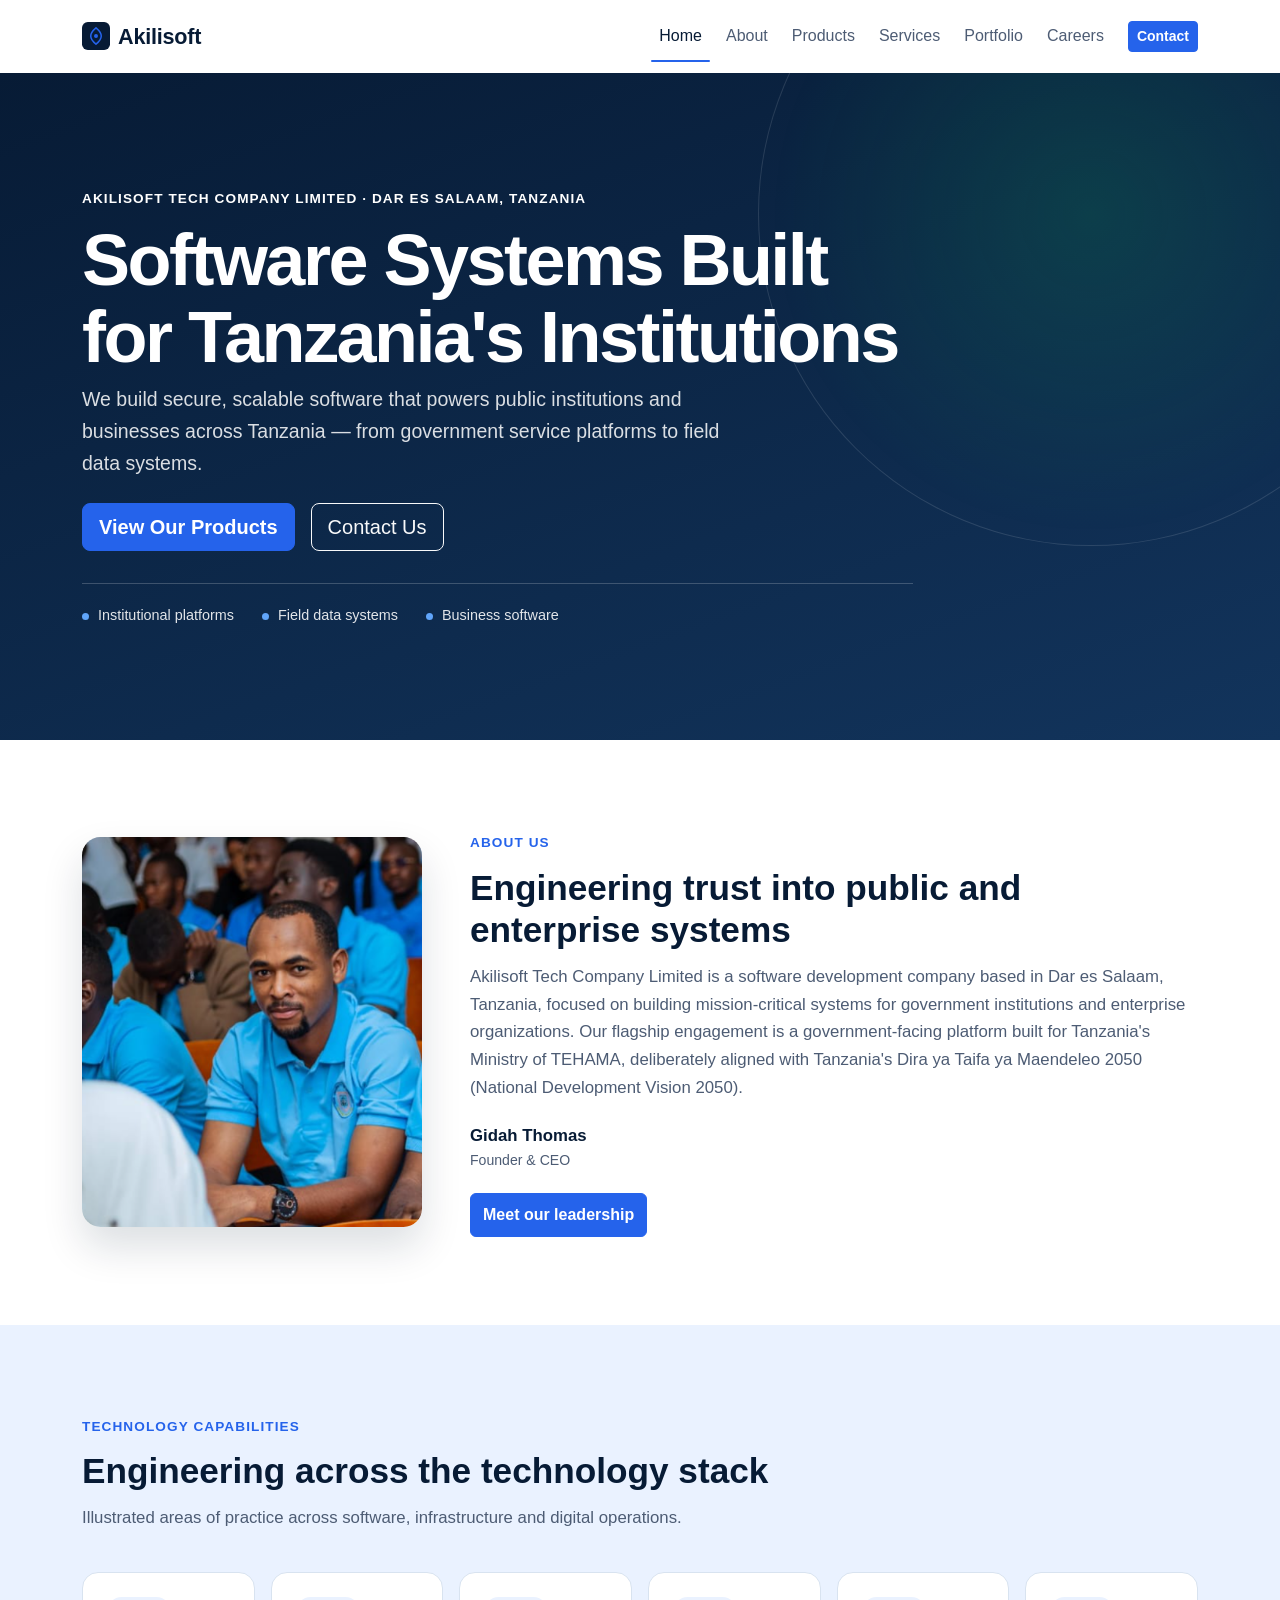
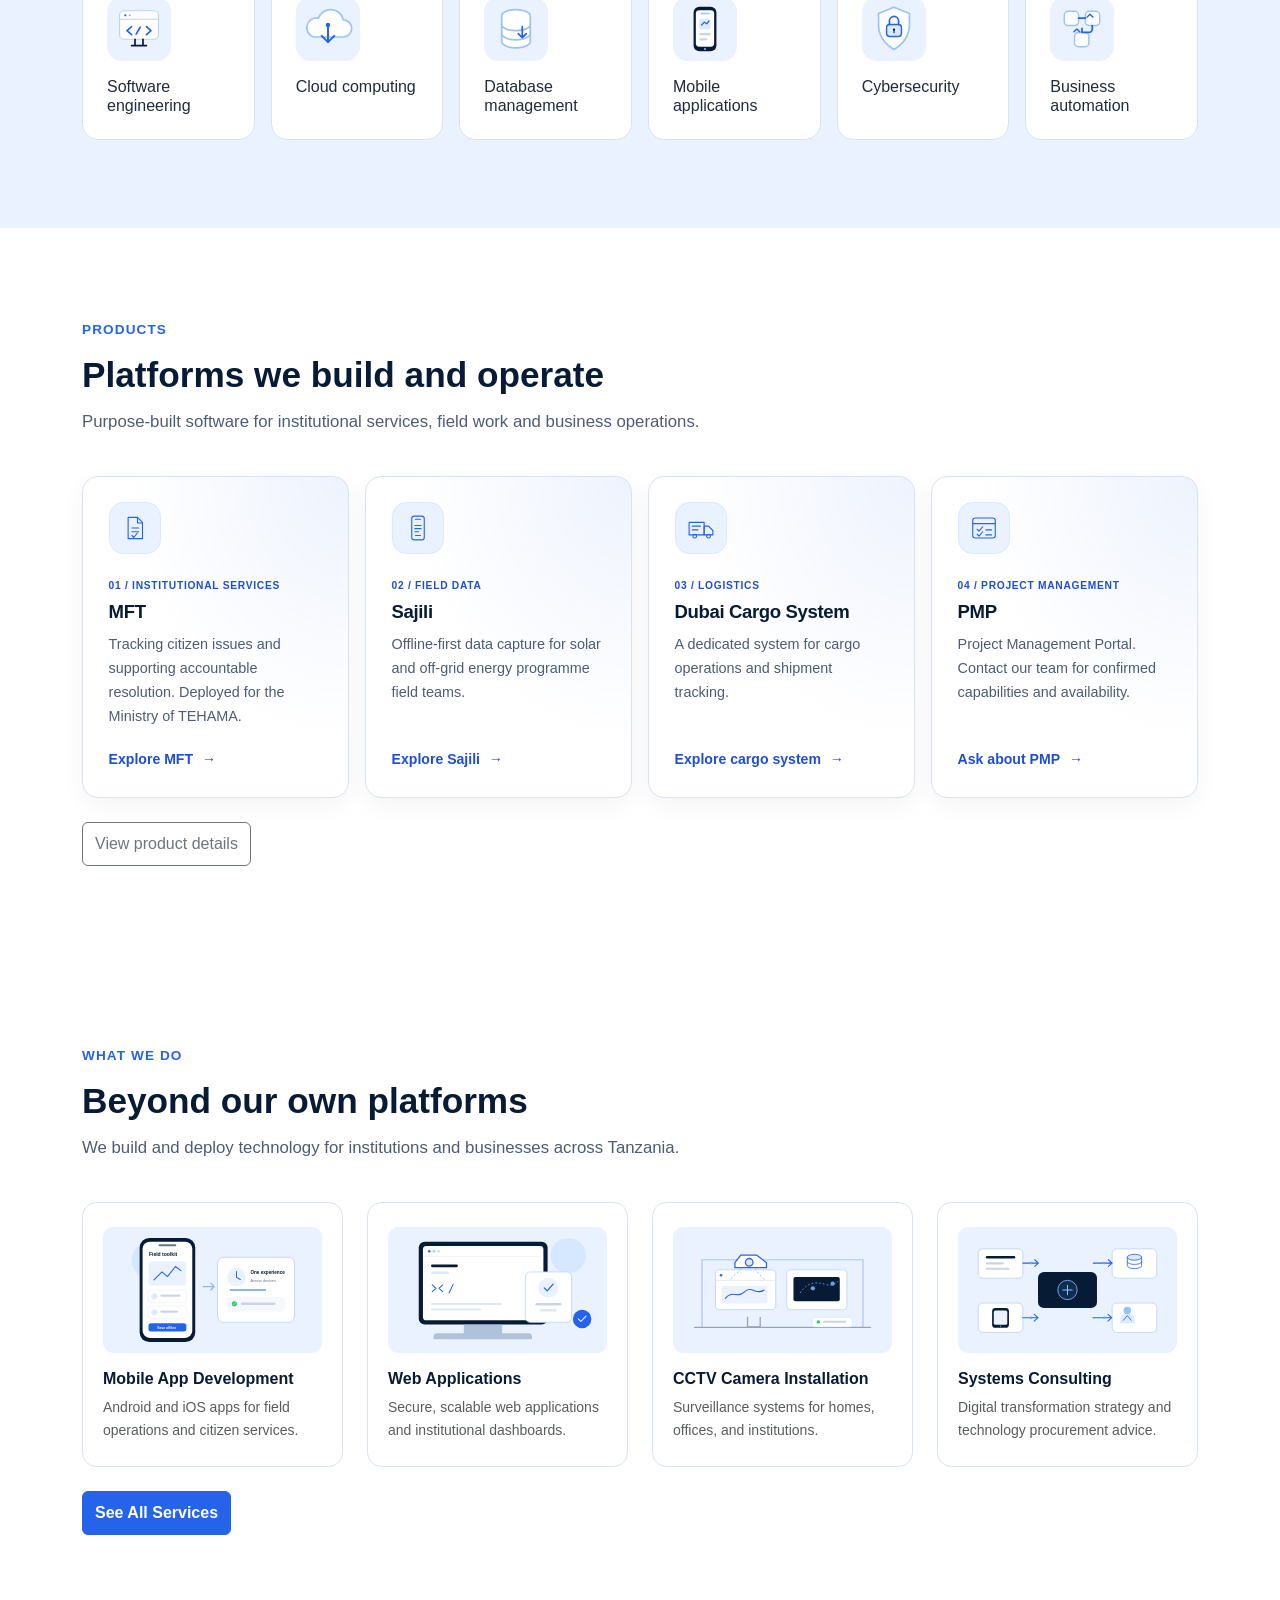
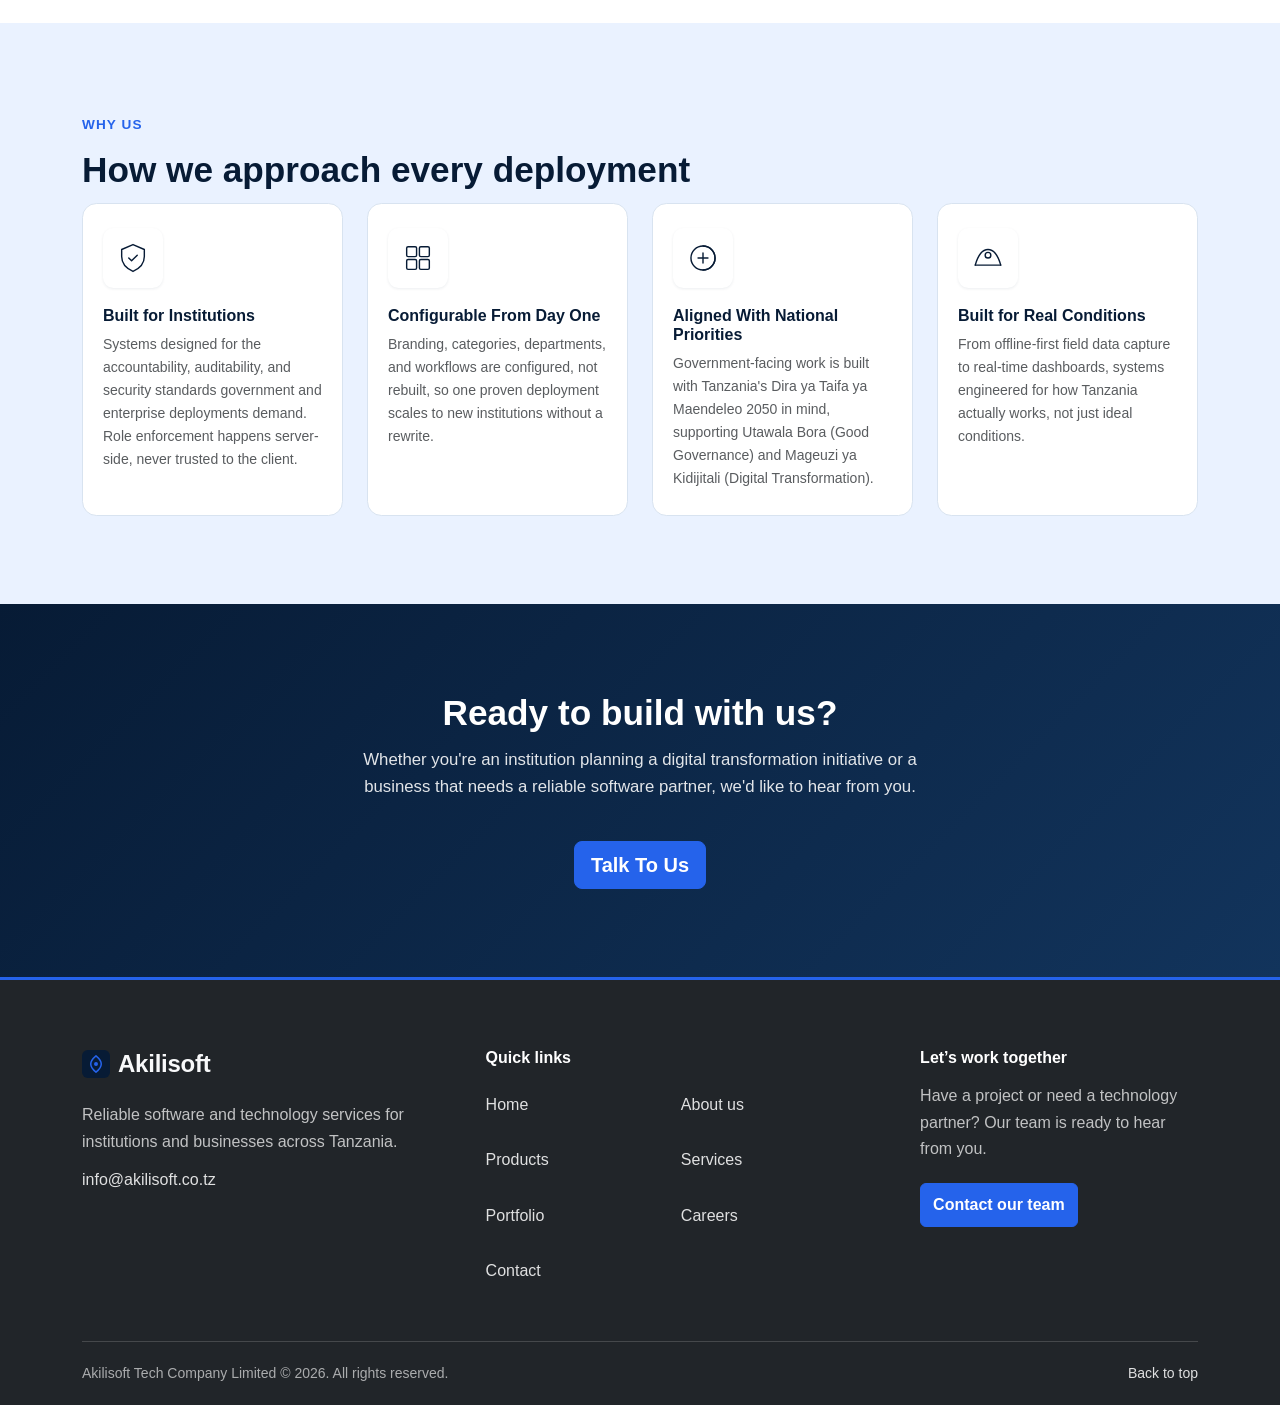
==== commit d6f395f0: "Polish Akilisoft site and add visual assets Co-authored-by: Copilot <223556219+Copilot@users.noreply" ====
--- a/index.html
+++ b/index.html
@@ -9,7 +9,7 @@
     content="Akilisoft Tech Company Limited builds secure, scalable software systems for government institutions and businesses across Tanzania, based in Dar es Salaam.">
 
   <link rel="icon" type="image/svg+xml" href="assets/favicon.svg">
-  <meta name="theme-color" content="#0B2545">
+  <meta name="theme-color" content="#071B35">
 
   <meta property="og:type" content="website">
   <meta property="og:site_name" content="Akilisoft Tech Company Limited">
@@ -19,8 +19,10 @@
     content="Secure, scalable software systems for government institutions and businesses across Tanzania — from govtech platforms to field data systems.">
   <meta property="og:url" content="https://akilisoft.co.tz/">
   <meta property="og:image" content="https://akilisoft.co.tz/assets/og-image.png">
+  <meta property="og:image:type" content="image/png">
   <meta property="og:image:width" content="1200">
   <meta property="og:image:height" content="630">
+  <meta property="og:image:alt" content="Akilisoft — dependable software systems for Tanzania's institutions">
   <meta name="twitter:card" content="summary_large_image">
   <meta name="twitter:title" content="Akilisoft Tech Company Limited">
   <meta name="twitter:description"
@@ -51,7 +53,7 @@
       "@id": "https://akilisoft.co.tz/#organization",
       "name": "Akilisoft Tech Company Limited",
       "url": "https://akilisoft.co.tz",
-      "logo": "https://akilisoft.co.tz/assets/og-image.png",
+      "logo": "https://akilisoft.co.tz/assets/favicon.svg",
       "email": "info@akilisoft.co.tz",
       "address": {
         "@type": "PostalAddress",
@@ -117,10 +119,11 @@
   <main id="main">
 
     <!-- HERO -->
-    <section class="hero" id="top">
+    <section class="hero hero-home" id="top">
       <div class="container py-5">
         <div class="row align-items-center">
-          <div class="col-lg-7">
+          <div class="col-lg-10 col-xl-9">
+            <span class="eyebrow eyebrow-on-dark">Akilisoft Tech Company Limited · Dar es Salaam, Tanzania</span>
             <h1 class="hero-headline">Software Systems Built for Tanzania's Institutions</h1>
             <p class="hero-subheadline">We build secure, scalable software that powers public institutions and
               businesses across Tanzania — from government service platforms to field data systems.</p>
@@ -128,30 +131,11 @@
               <a href="products.html" class="btn btn-accent btn-lg">View Our Products</a>
               <a href="contact.html" class="btn btn-outline-light btn-lg">Contact Us</a>
             </div>
-          </div>
-          <div class="col-lg-5 d-none d-lg-block">
-            <svg class="hero-graphic" viewBox="0 0 400 340" aria-hidden="true" role="presentation" focusable="false">
-              <g fill="none" stroke="#0F9D58" stroke-width="1.5" opacity="0.55">
-                <circle cx="200" cy="170" r="130"></circle>
-                <circle cx="200" cy="170" r="90"></circle>
-                <circle cx="200" cy="170" r="50"></circle>
-              </g>
-              <g stroke="#ffffff" stroke-width="1" opacity="0.35">
-                <line x1="200" y1="40" x2="200" y2="300"></line>
-                <line x1="70" y1="170" x2="330" y2="170"></line>
-              </g>
-              <g>
-                <circle cx="200" cy="170" r="10" fill="#0F9D58"></circle>
-                <circle cx="200" cy="40" r="7" fill="#ffffff"></circle>
-                <circle cx="330" cy="170" r="7" fill="#ffffff"></circle>
-                <circle cx="200" cy="300" r="7" fill="#ffffff"></circle>
-                <circle cx="70" cy="170" r="7" fill="#ffffff"></circle>
-                <circle cx="291" cy="79" r="5" fill="#0F9D58"></circle>
-                <circle cx="291" cy="261" r="5" fill="#0F9D58"></circle>
-                <circle cx="109" cy="79" r="5" fill="#0F9D58"></circle>
-                <circle cx="109" cy="261" r="5" fill="#0F9D58"></circle>
-              </g>
-            </svg>
+            <ul class="home-hero-focus" aria-label="Areas of work">
+              <li>Institutional platforms</li>
+              <li>Field data systems</li>
+              <li>Business software</li>
+            </ul>
           </div>
         </div>
       </div>
@@ -160,7 +144,12 @@
     <!-- ABOUT TEASER -->
     <section class="section">
       <div class="container fade-in-section">
-        <div class="row align-items-center g-4">
+        <div class="row align-items-center g-4 g-lg-5">
+          <div class="col-lg-4">
+            <img class="home-founder-photo" src="images/CEO.png"
+                 alt="Gidah Thomas, Founder and CEO of Akilisoft Tech Company Limited"
+                 width="492" height="656" loading="lazy" decoding="async">
+          </div>
           <div class="col-lg-8 about-content">
             <span class="eyebrow">About Us</span>
             <h2 class="section-title">Engineering trust into public and enterprise systems</h2>
@@ -169,67 +158,135 @@
               flagship engagement is a government-facing platform built for Tanzania's Ministry of TEHAMA, deliberately
               aligned with Tanzania's <span lang="sw">Dira ya Taifa ya Maendeleo 2050</span> (National Development
               Vision 2050).</p>
-          </div>
-          <div class="col-lg-4 text-lg-end">
-            <a href="about.html" class="btn btn-outline-secondary">More About Us</a>
+            <p class="home-founder-credit">Gidah Thomas <span>Founder &amp; CEO</span></p>
+            <a href="about.html" class="btn btn-accent">Meet our leadership</a>
+          </div>
+        </div>
+      </div>
+    </section>
+
+    <!-- TECHNOLOGY CAPABILITIES -->
+    <section class="section section-alt" aria-labelledby="capabilities-title">
+      <div class="container fade-in-section">
+        <span class="eyebrow">Technology capabilities</span>
+        <h2 class="section-title" id="capabilities-title">Engineering across the technology stack</h2>
+        <p class="section-lead">Illustrated areas of practice across software, infrastructure and digital operations.</p>
+        <div class="row g-3">
+          <div class="col-6 col-lg-2">
+            <article class="capability-card">
+              <img class="capability-icon" src="assets/illustrations/capability-software.svg" alt=""
+                   width="112" height="112" loading="lazy" decoding="async">
+              <h3 class="h6 mb-0">Software engineering</h3>
+            </article>
+          </div>
+          <div class="col-6 col-lg-2">
+            <article class="capability-card">
+              <img class="capability-icon" src="assets/illustrations/capability-cloud.svg" alt=""
+                   width="112" height="112" loading="lazy" decoding="async">
+              <h3 class="h6 mb-0">Cloud computing</h3>
+            </article>
+          </div>
+          <div class="col-6 col-lg-2">
+            <article class="capability-card">
+              <img class="capability-icon" src="assets/illustrations/capability-database.svg" alt=""
+                   width="112" height="112" loading="lazy" decoding="async">
+              <h3 class="h6 mb-0">Database management</h3>
+            </article>
+          </div>
+          <div class="col-6 col-lg-2">
+            <article class="capability-card">
+              <img class="capability-icon" src="assets/illustrations/capability-mobile.svg" alt=""
+                   width="112" height="112" loading="lazy" decoding="async">
+              <h3 class="h6 mb-0">Mobile applications</h3>
+            </article>
+          </div>
+          <div class="col-6 col-lg-2">
+            <article class="capability-card">
+              <img class="capability-icon" src="assets/illustrations/capability-security.svg" alt=""
+                   width="112" height="112" loading="lazy" decoding="async">
+              <h3 class="h6 mb-0">Cybersecurity</h3>
+            </article>
+          </div>
+          <div class="col-6 col-lg-2">
+            <article class="capability-card">
+              <img class="capability-icon" src="assets/illustrations/capability-automation.svg" alt=""
+                   width="112" height="112" loading="lazy" decoding="async">
+              <h3 class="h6 mb-0">Business automation</h3>
+            </article>
           </div>
         </div>
       </div>
     </section>
 
     <!-- PRODUCTS TEASER -->
-    <section class="section section-alt" id="products">
+    <section class="section" id="products">
       <div class="container fade-in-section">
         <span class="eyebrow">Products</span>
         <h2 class="section-title">Platforms we build and operate</h2>
-        <p class="section-lead">Proven systems deployed in production, engineered to scale across institutions.</p>
-
-        <div class="row g-4">
-
-          <div class="col-md-6 col-lg-3">
-            <article class="card product-card shadow-sm h-100">
-              <div class="card-body d-flex flex-column">
-                <h3 class="card-title h6">MFT</h3>
-                <p class="small text-body-secondary mb-0">Tracking citizen issues, resolving them with accountability.
-                  Deployed for the Ministry of TEHAMA.</p>
-              </div>
-            </article>
-          </div>
-
-          <div class="col-md-6 col-lg-3">
-            <article class="card product-card shadow-sm h-100">
-              <div class="card-body d-flex flex-column">
-                <h3 class="card-title h6">Sajili</h3>
-                <p class="small text-body-secondary mb-0">Offline-first field data capture for solar/off-grid energy
-                  program teams.</p>
-              </div>
-            </article>
-          </div>
-
-          <div class="col-md-6 col-lg-3">
-            <article class="card product-card shadow-sm h-100">
-              <div class="card-body d-flex flex-column">
-                <h3 class="card-title h6">Dubai Cargo System</h3>
-                <p class="small text-body-secondary mb-0">Streamlined cargo logistics and shipment tracking operations.
-                </p>
-              </div>
-            </article>
-          </div>
-
-          <div class="col-md-6 col-lg-3">
-            <article class="card product-card shadow-sm h-100">
-              <div class="card-body d-flex flex-column">
-                <h3 class="card-title h6">PMP</h3>
-                <p class="small text-body-secondary mb-0">Project Management Portal bringing structure to how teams
-                  plan, track, and deliver.</p>
-              </div>
+        <p class="section-lead">Purpose-built software for institutional services, field work and business operations.</p>
+
+        <div class="row g-3">
+
+          <div class="col-md-6 col-lg-3">
+            <article class="home-product-card h-100">
+              <div class="home-product-icon" aria-hidden="true">
+                <svg viewBox="0 0 48 48" width="30" height="30" fill="none" stroke="currentColor" stroke-width="1.8" stroke-linecap="round" stroke-linejoin="round">
+                  <path d="M13 7h15l8 8v26H13z"/><path d="M28 7v9h8M19 24h11m-11 6h11"/><path d="m19 36 3 3 6-7"/>
+                </svg>
+              </div>
+              <span class="home-product-index">01 / INSTITUTIONAL SERVICES</span>
+              <h3>MFT</h3>
+              <p>Tracking citizen issues and supporting accountable resolution. Deployed for the Ministry of TEHAMA.</p>
+              <a href="products.html" class="home-product-link">Explore MFT <span aria-hidden="true">→</span></a>
+            </article>
+          </div>
+
+          <div class="col-md-6 col-lg-3">
+            <article class="home-product-card h-100">
+              <div class="home-product-icon" aria-hidden="true">
+                <svg viewBox="0 0 48 48" width="30" height="30" fill="none" stroke="currentColor" stroke-width="1.8" stroke-linecap="round" stroke-linejoin="round">
+                  <rect x="14" y="5" width="20" height="38" rx="4"/><path d="M20 10h8m-8 26h8"/><path d="M19 20h10m-10 5h10m-10 5h6"/>
+                </svg>
+              </div>
+              <span class="home-product-index">02 / FIELD DATA</span>
+              <h3>Sajili</h3>
+              <p>Offline-first data capture for solar and off-grid energy programme field teams.</p>
+              <a href="products.html" class="home-product-link">Explore Sajili <span aria-hidden="true">→</span></a>
+            </article>
+          </div>
+
+          <div class="col-md-6 col-lg-3">
+            <article class="home-product-card h-100">
+              <div class="home-product-icon" aria-hidden="true">
+                <svg viewBox="0 0 48 48" width="30" height="30" fill="none" stroke="currentColor" stroke-width="1.8" stroke-linecap="round" stroke-linejoin="round">
+                  <path d="M5 15h24v20H5z"/><path d="M29 21h7l7 7v7H29z"/><circle cx="14" cy="37" r="3"/><circle cx="36" cy="37" r="3"/><path d="M10 21h13m-13 6h9"/>
+                </svg>
+              </div>
+              <span class="home-product-index">03 / LOGISTICS</span>
+              <h3>Dubai Cargo System</h3>
+              <p>A dedicated system for cargo operations and shipment tracking.</p>
+              <a href="products.html" class="home-product-link">Explore cargo system <span aria-hidden="true">→</span></a>
+            </article>
+          </div>
+
+          <div class="col-md-6 col-lg-3">
+            <article class="home-product-card h-100">
+              <div class="home-product-icon" aria-hidden="true">
+                <svg viewBox="0 0 48 48" width="30" height="30" fill="none" stroke="currentColor" stroke-width="1.8" stroke-linecap="round" stroke-linejoin="round">
+                  <rect x="6" y="8" width="36" height="32" rx="4"/><path d="M6 17h36M13 26l3 3 6-7m5 5h9m-23 7 3 3 6-7m5 5h9"/>
+                </svg>
+              </div>
+              <span class="home-product-index">04 / PROJECT MANAGEMENT</span>
+              <h3>PMP</h3>
+              <p>Project Management Portal. Contact our team for confirmed capabilities and availability.</p>
+              <a href="products.html" class="home-product-link">Ask about PMP <span aria-hidden="true">→</span></a>
             </article>
           </div>
 
         </div>
 
         <div class="mt-4">
-          <a href="products.html" class="btn btn-accent">See All Products</a>
+          <a href="products.html" class="btn btn-outline-secondary">View product details</a>
         </div>
       </div>
     </section>
@@ -244,6 +301,7 @@
         <div class="row g-4">
           <div class="col-md-6 col-lg-3">
             <div class="pillar">
+              <img class="visual-image service-visual service-visual--teaser" src="assets/illustrations/service-mobile-development.svg" alt="" width="520" height="300" loading="lazy" decoding="async">
               <h3 class="fw-bold h6">Mobile App Development</h3>
               <p class="small text-body-secondary mb-0">Android and iOS apps for field operations and citizen services.
               </p>
@@ -251,6 +309,7 @@
           </div>
           <div class="col-md-6 col-lg-3">
             <div class="pillar">
+              <img class="visual-image service-visual service-visual--teaser" src="assets/illustrations/service-software-development.svg" alt="" width="520" height="300" loading="lazy" decoding="async">
               <h3 class="fw-bold h6">Web Applications</h3>
               <p class="small text-body-secondary mb-0">Secure, scalable web applications and institutional dashboards.
               </p>
@@ -258,12 +317,14 @@
           </div>
           <div class="col-md-6 col-lg-3">
             <div class="pillar">
+              <img class="visual-image service-visual service-visual--teaser" src="assets/illustrations/service-cctv-installation.svg" alt="" width="520" height="300" loading="lazy" decoding="async">
               <h3 class="fw-bold h6">CCTV Camera Installation</h3>
               <p class="small text-body-secondary mb-0">Surveillance systems for homes, offices, and institutions.</p>
             </div>
           </div>
           <div class="col-md-6 col-lg-3">
             <div class="pillar">
+              <img class="visual-image service-visual service-visual--teaser" src="assets/illustrations/service-systems-integration.svg" alt="" width="520" height="300" loading="lazy" decoding="async">
               <h3 class="fw-bold h6">Systems Consulting</h3>
               <p class="small text-body-secondary mb-0">Digital transformation strategy and technology procurement
                 advice.</p>
@@ -413,6 +474,7 @@
   </footer>
 
   <script src="vendor/bootstrap/bootstrap.bundle.min.js"></script>
+  <script defer src="/_vercel/insights/script.js"></script>
   <script src="js/main.js"></script>
 </body>
 
--- a/css/styles.css
+++ b/css/styles.css
@@ -4,21 +4,21 @@
    ========================================================================== */
 
 :root {
-  --bs-primary: #0B2545;
-  --bs-primary-rgb: 11, 37, 69;
-  --bs-body-bg: #F7F9FC;
+  --bs-primary: #071B35;
+  --bs-primary-rgb: 7, 27, 53;
+  --bs-body-bg: #FFFFFF;
   --bs-body-color: #202b3c;
   --bs-body-font-family: Inter, -apple-system, BlinkMacSystemFont, 'Segoe UI', Roboto, sans-serif;
-  --bs-link-color: #0B2545;
-  --bs-link-hover-color: #0F9D58;
-
-  --akilisoft-primary: #0B2545;
-  --akilisoft-primary-light: #13396b;
-  --akilisoft-accent: #0F9D58;
-  --akilisoft-accent-dark: #0c7d46;
-  --akilisoft-bg-alt: #EEF2F8;
+  --bs-link-color: #071B35;
+  --bs-link-hover-color: #2563EB;
+
+  --akilisoft-primary: #071B35;
+  --akilisoft-primary-light: #12345C;
+  --akilisoft-accent: #2563EB;
+  --akilisoft-accent-dark: #1D4ED8;
+  --akilisoft-bg-alt: #EAF2FF;
   --akilisoft-text-muted: #4d5c74;
-  --akilisoft-border: #dfe5ee;
+  --akilisoft-border: #D8E3F0;
 }
 
 body {
@@ -71,6 +71,13 @@
   transform: translateY(0);
 }
 
+.btn:not(.btn-sm) {
+  display: inline-flex;
+  min-height: 44px;
+  align-items: center;
+  justify-content: center;
+}
+
 .btn-outline-light:hover {
   color: var(--akilisoft-primary);
 }
@@ -85,7 +92,7 @@
 /* ---------- Header / Nav ---------- */
 #site-header {
   z-index: 1030;
-  background-color: rgba(247, 249, 252, 0.94);
+  background-color: rgba(255, 255, 255, 0.94);
   backdrop-filter: blur(6px);
   transition: box-shadow 0.25s ease, background-color 0.25s ease;
   padding-top: 0.85rem;
@@ -94,7 +101,7 @@
 
 #site-header.is-scrolled {
   box-shadow: 0 1px 3px rgba(11, 37, 69, 0.08);
-  background-color: rgba(247, 249, 252, 0.98);
+  background-color: rgba(255, 255, 255, 0.98);
 }
 
 .logo {
@@ -102,6 +109,18 @@
   font-weight: 700;
   color: var(--akilisoft-primary);
   letter-spacing: -0.01em;
+}
+
+.logo svg rect {
+  fill: var(--akilisoft-primary);
+}
+
+.logo svg path {
+  stroke: var(--akilisoft-accent);
+}
+
+.logo svg circle {
+  fill: var(--akilisoft-accent);
 }
 
 .navbar-nav .nav-link {
@@ -148,6 +167,49 @@
   overflow: hidden;
   background: linear-gradient(160deg, var(--akilisoft-primary) 0%, var(--akilisoft-primary-light) 100%);
   color: #fff;
+}
+
+.hero-home > .container {
+  padding-block: clamp(4rem, 9vw, 7rem) !important;
+}
+
+.hero-home .hero-headline {
+  max-width: 860px;
+  font-size: clamp(2.5rem, 6vw, 4.5rem);
+  line-height: 1.06;
+  letter-spacing: -0.035em;
+}
+
+.hero-home .hero-subheadline {
+  max-width: 680px;
+  font-size: clamp(1.05rem, 1.6vw, 1.22rem);
+}
+
+.home-hero-focus {
+  display: flex;
+  flex-wrap: wrap;
+  gap: 0.65rem 1.75rem;
+  margin: 2rem 0 0;
+  padding: 1.25rem 0 0;
+  border-top: 1px solid rgba(255, 255, 255, 0.2);
+  list-style: none;
+}
+
+.home-hero-focus li {
+  display: inline-flex;
+  align-items: center;
+  gap: 0.55rem;
+  color: rgba(255, 255, 255, 0.88);
+  font-size: 0.9rem;
+  font-weight: 500;
+}
+
+.home-hero-focus li::before {
+  width: 0.45rem;
+  height: 0.45rem;
+  border-radius: 50%;
+  background: #60A5FA;
+  content: "";
 }
 
 .hero::after {
@@ -192,6 +254,209 @@
   width: 100%;
   height: auto;
   animation: graphic-float 6s ease-in-out infinite;
+  filter: drop-shadow(0 1.5rem 2rem rgba(2, 12, 27, 0.22));
+}
+
+.visual-image {
+  display: block;
+  width: 100%;
+  height: auto;
+}
+
+.hero-visual {
+  max-width: 760px;
+  margin-inline: auto;
+}
+
+.capability-card {
+  height: 100%;
+  padding: 1.5rem;
+  background: #fff;
+  border: 1px solid var(--akilisoft-border);
+  border-radius: 1rem;
+  transition: transform 0.2s ease, box-shadow 0.2s ease;
+}
+
+.capability-card:hover {
+  transform: translateY(-4px);
+  box-shadow: 0 1rem 2rem rgba(7, 27, 53, 0.08);
+}
+
+.capability-icon {
+  width: 64px;
+  height: 64px;
+  margin-bottom: 1rem;
+}
+
+.product-visual {
+  display: block;
+  width: 100%;
+  height: auto;
+  aspect-ratio: 720 / 430;
+  object-fit: cover;
+  background: var(--akilisoft-bg-alt);
+  border-radius: 0.9rem 0.9rem 0 0;
+}
+
+.service-visual {
+  display: block;
+  width: 100%;
+  height: auto;
+  border-radius: 0.8rem;
+  background: var(--akilisoft-bg-alt);
+}
+
+.service-visual--teaser {
+  margin-bottom: 1rem;
+  border-radius: 0.65rem;
+}
+
+.illustration-panel {
+  overflow: hidden;
+  border: 1px solid var(--akilisoft-border);
+  border-radius: 1rem;
+  background: var(--akilisoft-bg-alt);
+  box-shadow: 0 1rem 2.5rem rgba(7, 27, 53, 0.08);
+}
+
+.illustration-caption {
+  margin: 0;
+  padding: 0.65rem 1rem;
+  color: var(--akilisoft-text-muted);
+  background: #fff;
+  font-size: 0.78rem;
+}
+
+.career-team-visual {
+  max-width: 860px;
+}
+
+.case-study-visual {
+  width: 100%;
+  height: auto;
+  margin-top: 1.5rem;
+  border: 1px solid var(--akilisoft-border);
+  border-radius: 0.8rem;
+  background: var(--akilisoft-bg-alt);
+}
+
+.home-founder-photo {
+  display: block;
+  width: 100%;
+  max-height: 390px;
+  aspect-ratio: 4 / 5;
+  object-fit: cover;
+  object-position: center 35%;
+  border-radius: 1.15rem;
+  box-shadow: 0 1.25rem 2.5rem rgba(7, 27, 53, 0.14);
+}
+
+.home-founder-credit {
+  margin: 0 0 1.25rem;
+  color: var(--akilisoft-primary);
+  font-weight: 700;
+}
+
+.home-founder-credit span {
+  display: block;
+  color: var(--akilisoft-text-muted);
+  font-size: 0.88rem;
+  font-weight: 500;
+}
+
+.home-product-card {
+  position: relative;
+  display: flex;
+  flex-direction: column;
+  padding: clamp(1.25rem, 2vw, 1.75rem);
+  overflow: hidden;
+  border: 1px solid var(--akilisoft-border);
+  border-radius: 1rem;
+  background:
+    radial-gradient(ellipse at 100% 0, rgba(37, 99, 235, 0.08), transparent 58%),
+    #fff;
+  box-shadow: 0 0.5rem 1.5rem rgba(7, 27, 53, 0.045);
+  transition: transform 0.22s ease, box-shadow 0.22s ease, border-color 0.22s ease;
+}
+
+.home-product-card:hover,
+.home-product-card:focus-within {
+  transform: translateY(-4px);
+  border-color: rgba(37, 99, 235, 0.38);
+  box-shadow: 0 1rem 2rem rgba(7, 27, 53, 0.1);
+}
+
+.home-product-icon {
+  display: grid;
+  width: 3.25rem;
+  height: 3.25rem;
+  margin-bottom: 1.5rem;
+  place-items: center;
+  border: 1px solid #DCE9FB;
+  border-radius: 0.9rem;
+  background: #EAF2FF;
+  color: var(--akilisoft-accent);
+}
+
+.home-product-index {
+  margin-bottom: 0.45rem;
+  color: var(--akilisoft-accent-dark);
+  font-size: 0.64rem;
+  font-weight: 700;
+  letter-spacing: 0.07em;
+  line-height: 1.5;
+}
+
+.home-product-card h3 {
+  margin-bottom: 0.65rem;
+  font-size: 1.16rem;
+  letter-spacing: -0.02em;
+}
+
+.home-product-card p {
+  margin-bottom: 1.25rem;
+  color: var(--akilisoft-text-muted);
+  font-size: 0.9rem;
+  line-height: 1.65;
+}
+
+.home-product-link {
+  display: inline-flex;
+  width: fit-content;
+  align-items: center;
+  gap: 0.55rem;
+  margin-top: auto;
+  color: var(--akilisoft-accent-dark);
+  font-size: 0.88rem;
+  font-weight: 700;
+  text-decoration: none;
+}
+
+.home-product-link span {
+  transition: transform 0.2s ease;
+}
+
+.home-product-link:hover span {
+  transform: translateX(4px);
+}
+
+@media (max-width: 991.98px) {
+  .home-founder-photo {
+    max-width: 340px;
+    max-height: 360px;
+  }
+}
+
+@media (prefers-reduced-motion: reduce) {
+  .home-product-card,
+  .home-product-link span {
+    transition: none;
+  }
+
+  .home-product-card:hover,
+  .home-product-card:focus-within {
+    transform: none;
+  }
 }
 
 /* ---------- Sections ---------- */
@@ -576,32 +841,6 @@
 .contact-details a {
   color: var(--akilisoft-primary);
   font-weight: 600;
-}
-
-.contact-form .form-control:focus {
-  border-color: var(--akilisoft-accent);
-  box-shadow: 0 0 0 0.2rem rgba(15, 157, 88, 0.15);
-}
-
-.contact-form .form-control {
-  min-height: 3rem;
-  border-color: var(--akilisoft-border);
-  border-radius: 0.65rem;
-  transition: border-color 0.2s ease, box-shadow 0.2s ease;
-}
-
-.contact-form textarea.form-control {
-  min-height: 8rem;
-}
-
-/* Align Bootstrap's invalid state with brand */
-.contact-form .form-control:invalid,
-.was-validated .contact-form .form-control:invalid {
-  border-color: #b42318;
-}
-
-.was-validated .contact-form .form-control:invalid:focus {
-  box-shadow: 0 0 0 0.2rem rgba(180, 35, 24, 0.15);
 }
 
 /* ---------- Footer ---------- */
@@ -752,13 +991,64 @@
 }
 
 /* ---------- Responsive tweaks ---------- */
+@media (max-width: 991.98px) {
+  #site-header {
+    padding-block: 0.5rem;
+  }
+
+  #site-header .navbar-toggler {
+    min-width: 44px;
+    min-height: 44px;
+  }
+
+  #primaryNav {
+    flex-basis: 100%;
+    padding-top: 0.5rem;
+  }
+
+  .navbar-nav .nav-link {
+    display: flex;
+    min-height: 44px;
+    align-items: center;
+    padding-inline: 0.75rem;
+  }
+
+  .navbar-nav .btn {
+    min-height: 44px;
+    margin-top: 0.25rem;
+  }
+}
+
 @media (max-width: 767.98px) {
   .section {
-    padding: 4rem 0;
+    padding: 3.5rem 0;
+    scroll-margin-top: 5rem;
   }
 
   .section-title {
     font-size: clamp(1.4rem, 5vw, 1.9rem);
+  }
+
+  .section-lead {
+    margin-bottom: 1.75rem;
+    font-size: 1rem;
+  }
+
+  .hero > .container.py-5 {
+    padding-block: 2.5rem !important;
+  }
+
+  .hero-home > .container {
+    padding-block: 3.75rem !important;
+  }
+
+  .hero-headline {
+    font-size: clamp(1.85rem, 7.5vw, 2.5rem);
+    line-height: 1.15;
+  }
+
+  .hero-subheadline {
+    font-size: 1.05rem;
   }
 
   .hero::after {
@@ -766,6 +1056,33 @@
     right: -13rem;
     width: 30rem;
   }
+}
+
+@media (max-width: 479.98px) {
+  .hero .d-flex .btn {
+    width: 100%;
+  }
+
+  .cta-banner .btn {
+    width: 100%;
+    max-width: 22rem;
+  }
+
+  .team-founder-details {
+    min-height: 0;
+    padding: 1.5rem;
+  }
+
+  .team-member-card {
+    gap: 1rem;
+    padding: 1.25rem;
+  }
+}
+
+.footer-quick-links a {
+  display: flex;
+  min-height: 44px;
+  align-items: center;
 }
 
 @media (prefers-reduced-motion: reduce) {
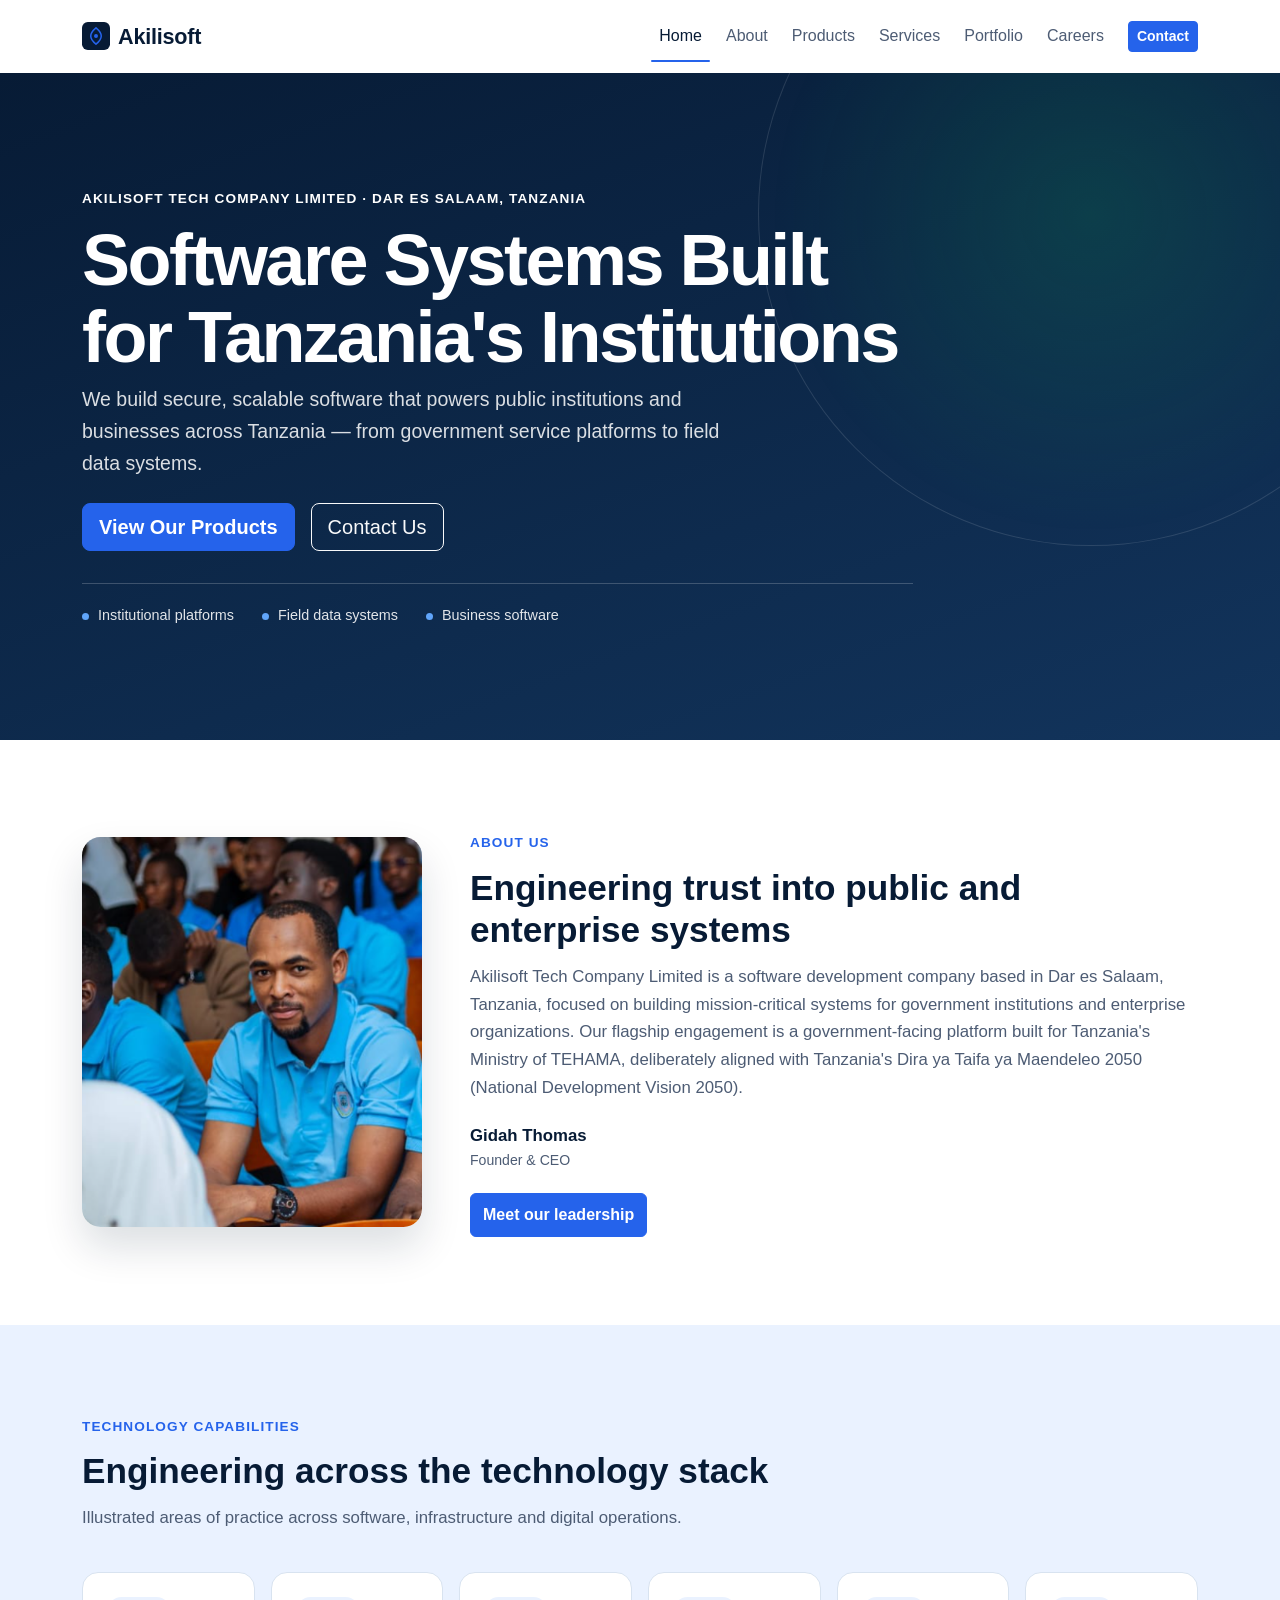
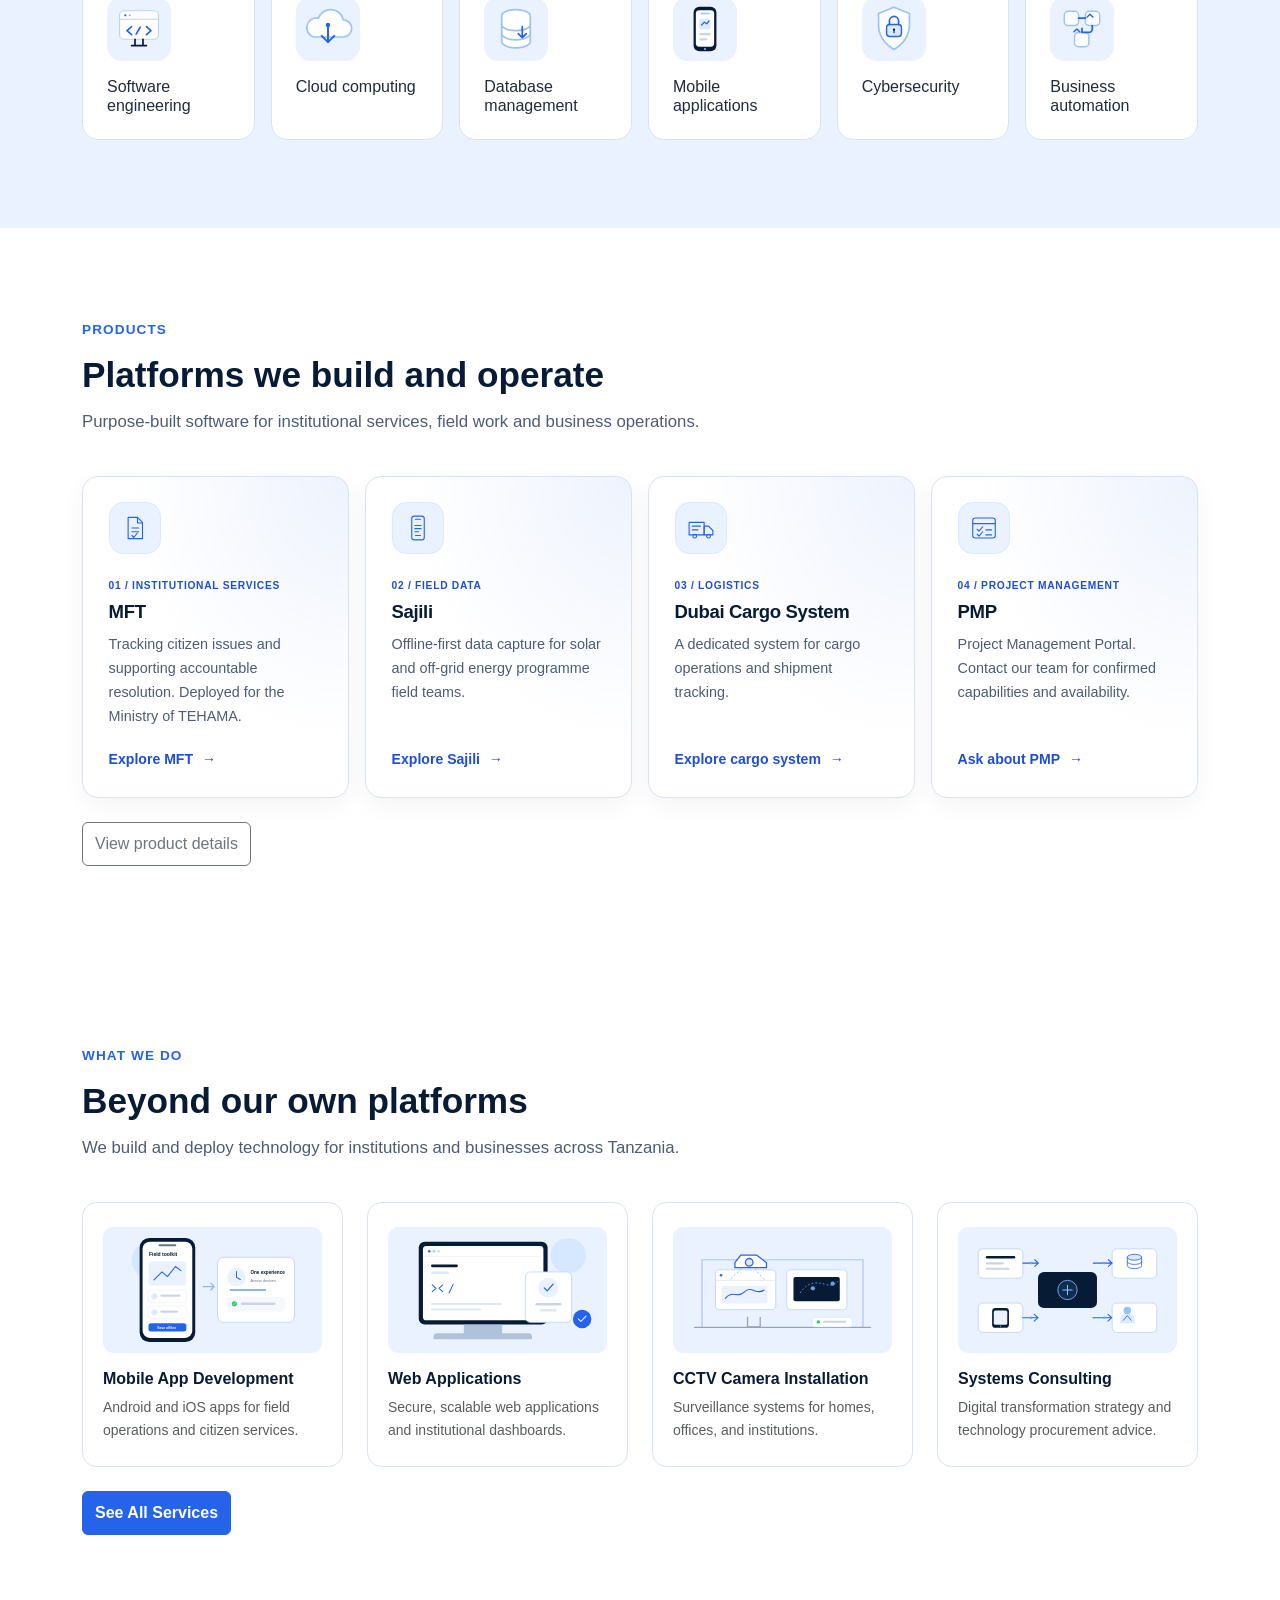
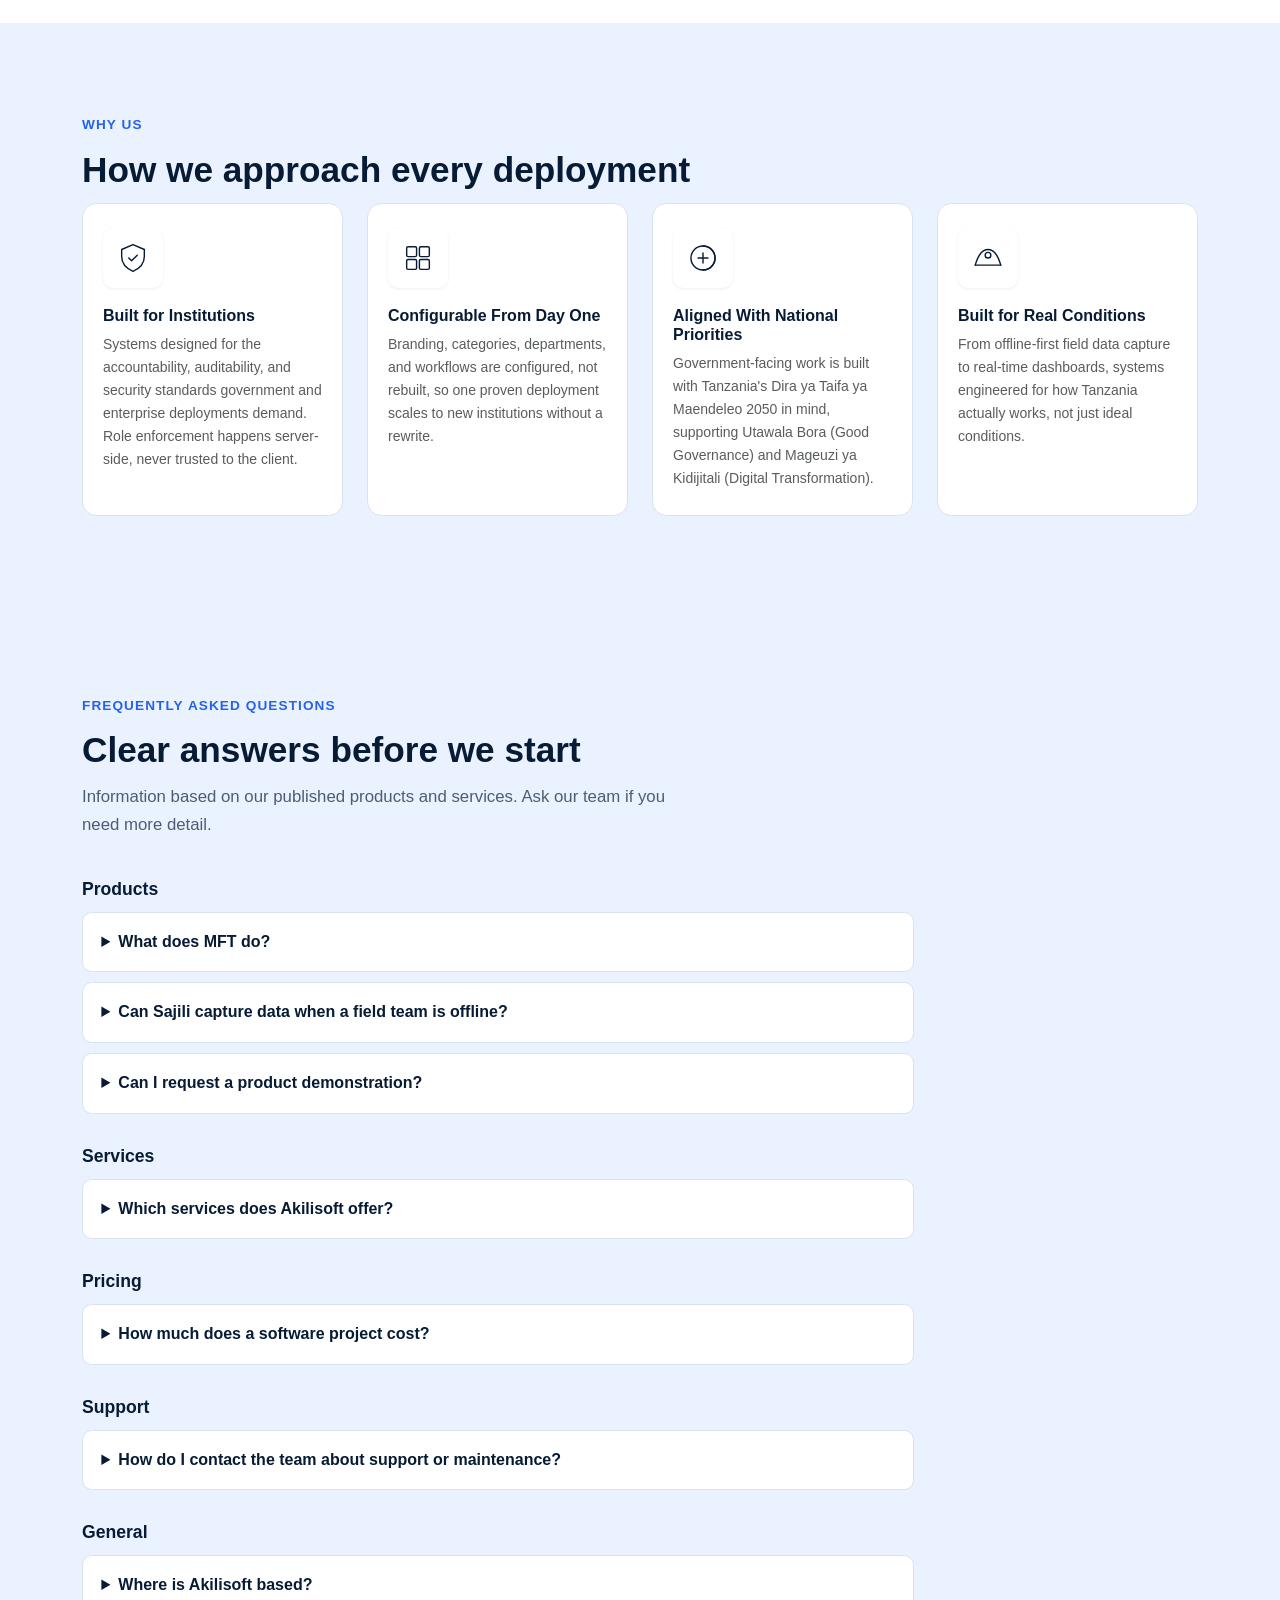
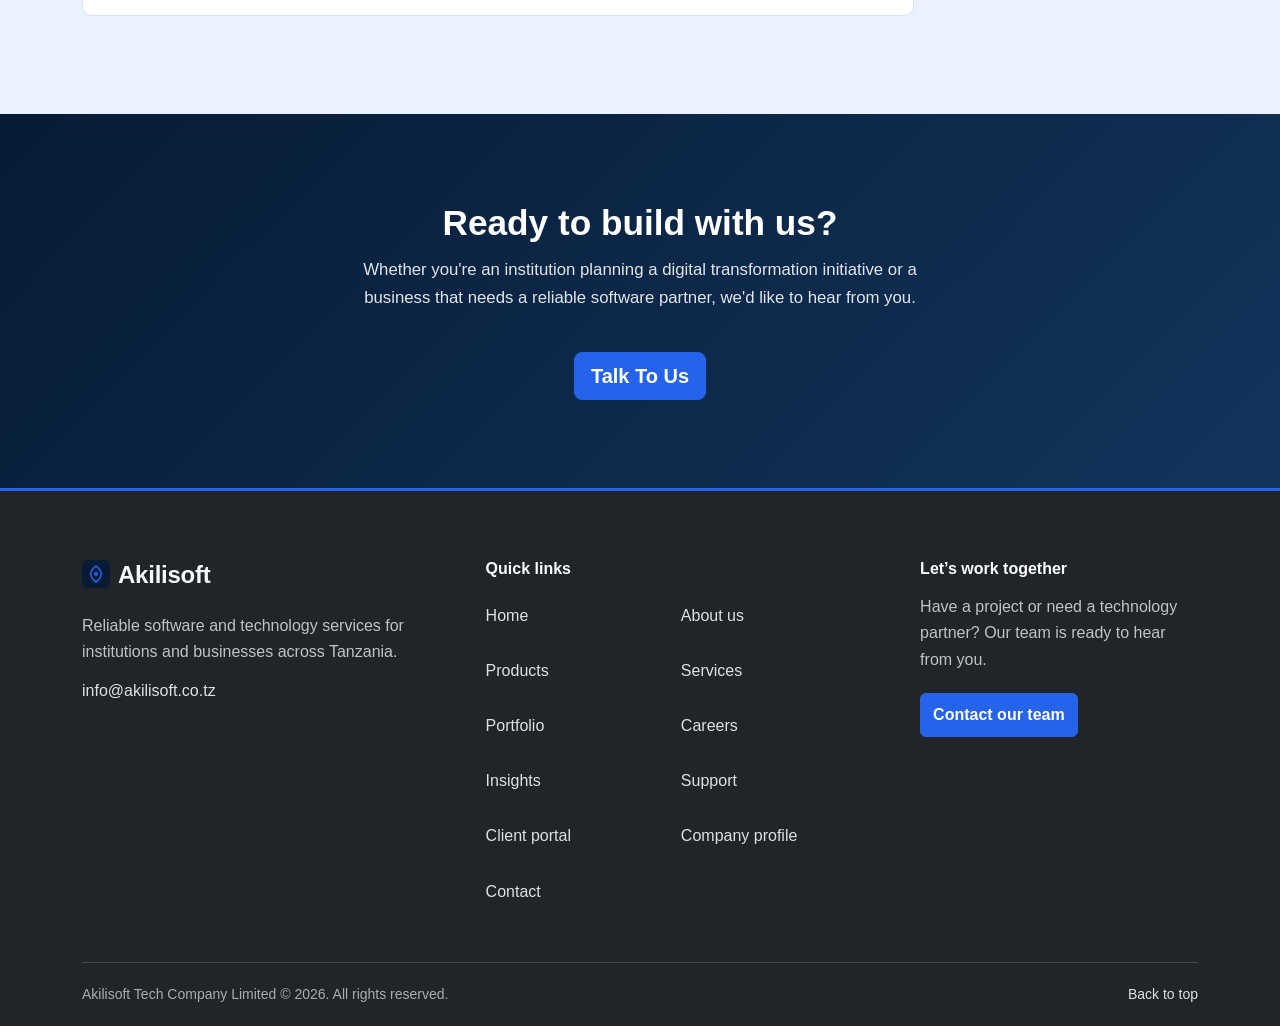
==== commit bc924f0c: "Add static site features and information pages Co-authored-by: Copilot <223556219+Copilot@users.nore" ====
--- a/index.html
+++ b/index.html
@@ -417,6 +417,63 @@
       </div>
     </section>
 
+    <!-- FREQUENTLY ASKED QUESTIONS -->
+    <section class="section section-alt" id="faq">
+      <div class="container fade-in-section">
+        <span class="eyebrow">Frequently asked questions</span>
+        <h2 class="section-title">Clear answers before we start</h2>
+        <p class="section-lead">Information based on our published products and services. Ask our team if you need more detail.</p>
+
+        <div class="faq-group">
+          <h3 class="faq-category">Products</h3>
+          <details class="faq-item">
+            <summary>What does MFT do?</summary>
+            <p>MFT (Mfumo wa Fuatilia Taarifa) supports tracking citizen-reported issues and their resolution. The platform is deployed for the Ministry of TEHAMA.</p>
+          </details>
+          <details class="faq-item">
+            <summary>Can Sajili capture data when a field team is offline?</summary>
+            <p>Sajili is described as an offline-first field data capture tool for solar and off-grid energy programme teams. Its records sync when connectivity returns.</p>
+          </details>
+          <details class="faq-item">
+            <summary>Can I request a product demonstration?</summary>
+            <p>Yes. Email <a href="mailto:info@akilisoft.co.tz?subject=Product%20demonstration%20enquiry">info@akilisoft.co.tz</a> with the product you would like to discuss. A request is not a confirmed booking.</p>
+          </details>
+        </div>
+
+        <div class="faq-group">
+          <h3 class="faq-category">Services</h3>
+          <details class="faq-item">
+            <summary>Which services does Akilisoft offer?</summary>
+            <p>Published services include web and mobile applications, CCTV camera installation, and systems consulting. See the <a href="services.html">services page</a> for details.</p>
+          </details>
+        </div>
+
+        <div class="faq-group">
+          <h3 class="faq-category">Pricing</h3>
+          <details class="faq-item">
+            <summary>How much does a software project cost?</summary>
+            <p>Pricing is not published here. Contact us with your requirements to discuss the scope and an appropriate proposal.</p>
+          </details>
+        </div>
+
+        <div class="faq-group">
+          <h3 class="faq-category">Support</h3>
+          <details class="faq-item">
+            <summary>How do I contact the team about support or maintenance?</summary>
+            <p>Email <a href="mailto:info@akilisoft.co.tz?subject=Technical%20support%20enquiry">info@akilisoft.co.tz</a> and include the system name and a description of your enquiry. Do not send passwords or sensitive personal information.</p>
+          </details>
+        </div>
+
+        <div class="faq-group">
+          <h3 class="faq-category">General</h3>
+          <details class="faq-item">
+            <summary>Where is Akilisoft based?</summary>
+            <p>Akilisoft Tech Company Limited is based in Dar es Salaam, Tanzania.</p>
+          </details>
+        </div>
+      </div>
+    </section>
+
     <!-- CTA BANNER -->
     <section class="section cta-banner">
       <div class="container fade-in-section text-center">
@@ -455,6 +512,10 @@
             <li><a href="services.html">Services</a></li>
             <li><a href="portfolio.html">Portfolio</a></li>
             <li><a href="careers.html">Careers</a></li>
+            <li><a href="insights.html">Insights</a></li>
+            <li><a href="support.html">Support</a></li>
+            <li><a href="client-portal.html">Client portal</a></li>
+            <li><a href="company-profile.html">Company profile</a></li>
             <li><a href="contact.html">Contact</a></li>
           </ul>
         </nav>
--- a/css/styles.css
+++ b/css/styles.css
@@ -927,6 +927,138 @@
   font-size: 0.875rem;
 }
 
+.faq-group {
+  max-width: 52rem;
+  margin-top: 2rem;
+}
+
+.faq-category {
+  margin-bottom: 0.75rem;
+  color: var(--akilisoft-primary);
+  font-size: 1.1rem;
+}
+
+.faq-item {
+  margin-bottom: 0.65rem;
+  padding: 1rem 1.15rem;
+  border: 1px solid var(--akilisoft-border);
+  border-radius: 0.6rem;
+  background: #fff;
+}
+
+.faq-item summary {
+  color: var(--akilisoft-primary);
+  font-weight: 600;
+  cursor: pointer;
+}
+
+.faq-item p {
+  margin: 0.75rem 0 0;
+  color: var(--akilisoft-text-muted);
+}
+
+.portfolio-filters {
+  display: flex;
+  flex-wrap: wrap;
+  gap: 0.6rem;
+}
+
+.portfolio-filters .is-active {
+  color: #fff;
+  border-color: var(--akilisoft-primary);
+  background: var(--akilisoft-primary);
+}
+
+.portfolio-project[hidden] {
+  display: none !important;
+}
+
+.insight-card {
+  display: flex;
+  height: 100%;
+  min-height: 15rem;
+  flex-direction: column;
+  align-items: flex-start;
+  padding: 1.5rem;
+  border: 1px solid var(--akilisoft-border);
+  border-radius: 0.75rem;
+  background: #fff;
+  box-shadow: 0 0.5rem 1.5rem rgba(7, 27, 53, 0.06);
+  color: inherit;
+  text-decoration: none;
+  transition: transform 0.2s ease, box-shadow 0.2s ease;
+}
+
+.insight-card:hover {
+  transform: translateY(-3px);
+  box-shadow: 0 0.75rem 2rem rgba(7, 27, 53, 0.11);
+}
+
+.insight-card h2 {
+  margin: 1rem 0 auto;
+}
+
+.insight-article {
+  max-width: 52rem;
+  margin: 0 auto;
+  padding: 2.5rem 0;
+  border-top: 1px solid var(--akilisoft-border);
+  scroll-margin-top: 6rem;
+}
+
+.insight-article p {
+  color: var(--akilisoft-text-muted);
+}
+
+.profile-print-title {
+  display: none;
+}
+
+@media print {
+  body {
+    color: #000;
+    font-size: 11pt;
+  }
+
+  body * {
+    visibility: hidden !important;
+  }
+
+  .profile-document,
+  .profile-document * {
+    visibility: visible !important;
+  }
+
+  .profile-document {
+    position: absolute;
+    inset: 0 auto auto 0;
+    width: 100%;
+    max-width: none !important;
+    padding: 0 !important;
+  }
+
+  .profile-print-title {
+    display: block;
+    margin-bottom: 1.5rem;
+    padding-bottom: 0.75rem;
+    border-bottom: 2px solid #071B35;
+  }
+
+  .profile-print-title h1 {
+    margin: 0;
+    font-size: 22pt;
+  }
+
+  .profile-print-title p {
+    margin: 0.25rem 0 0;
+  }
+
+  .profile-document .pillar {
+    border: 1px solid #999;
+    box-shadow: none;
+  }
+}
+
 @media (max-width: 767.98px) {
   .site-footer {
     padding-top: 3rem;
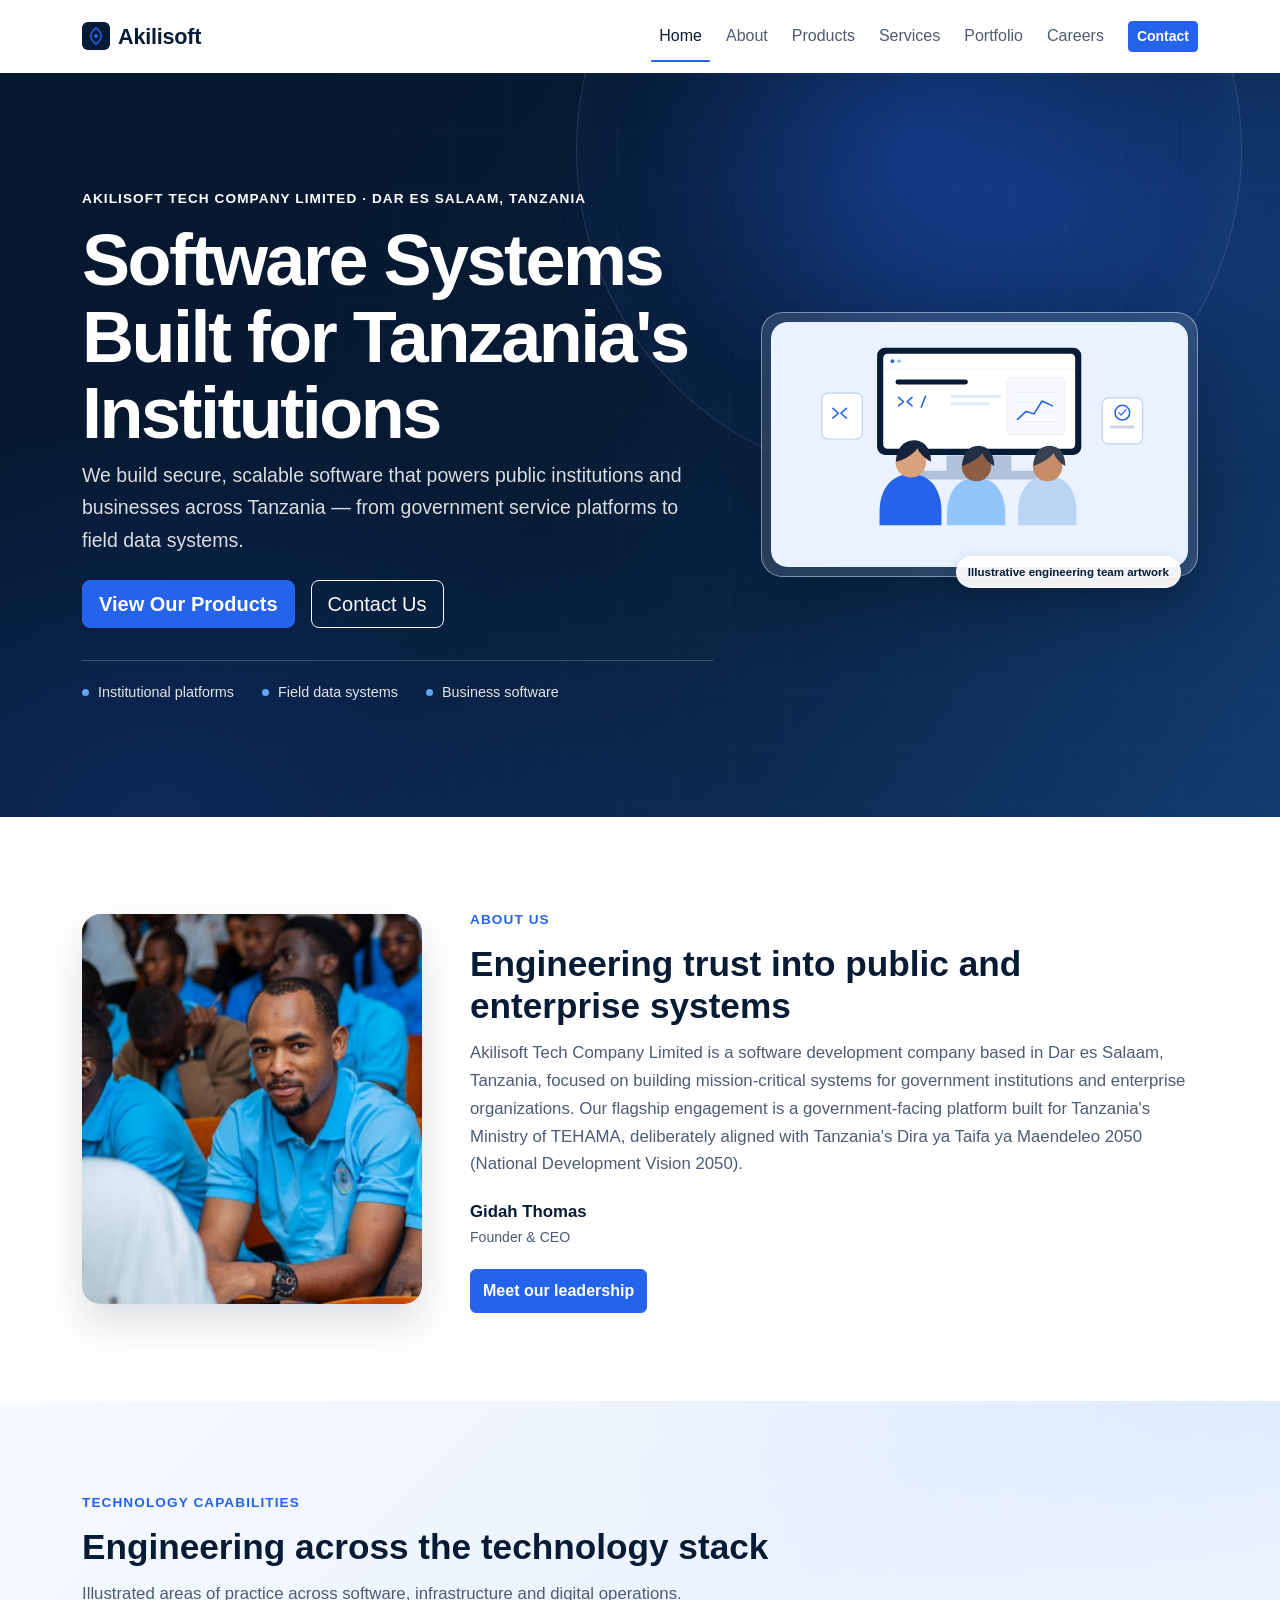
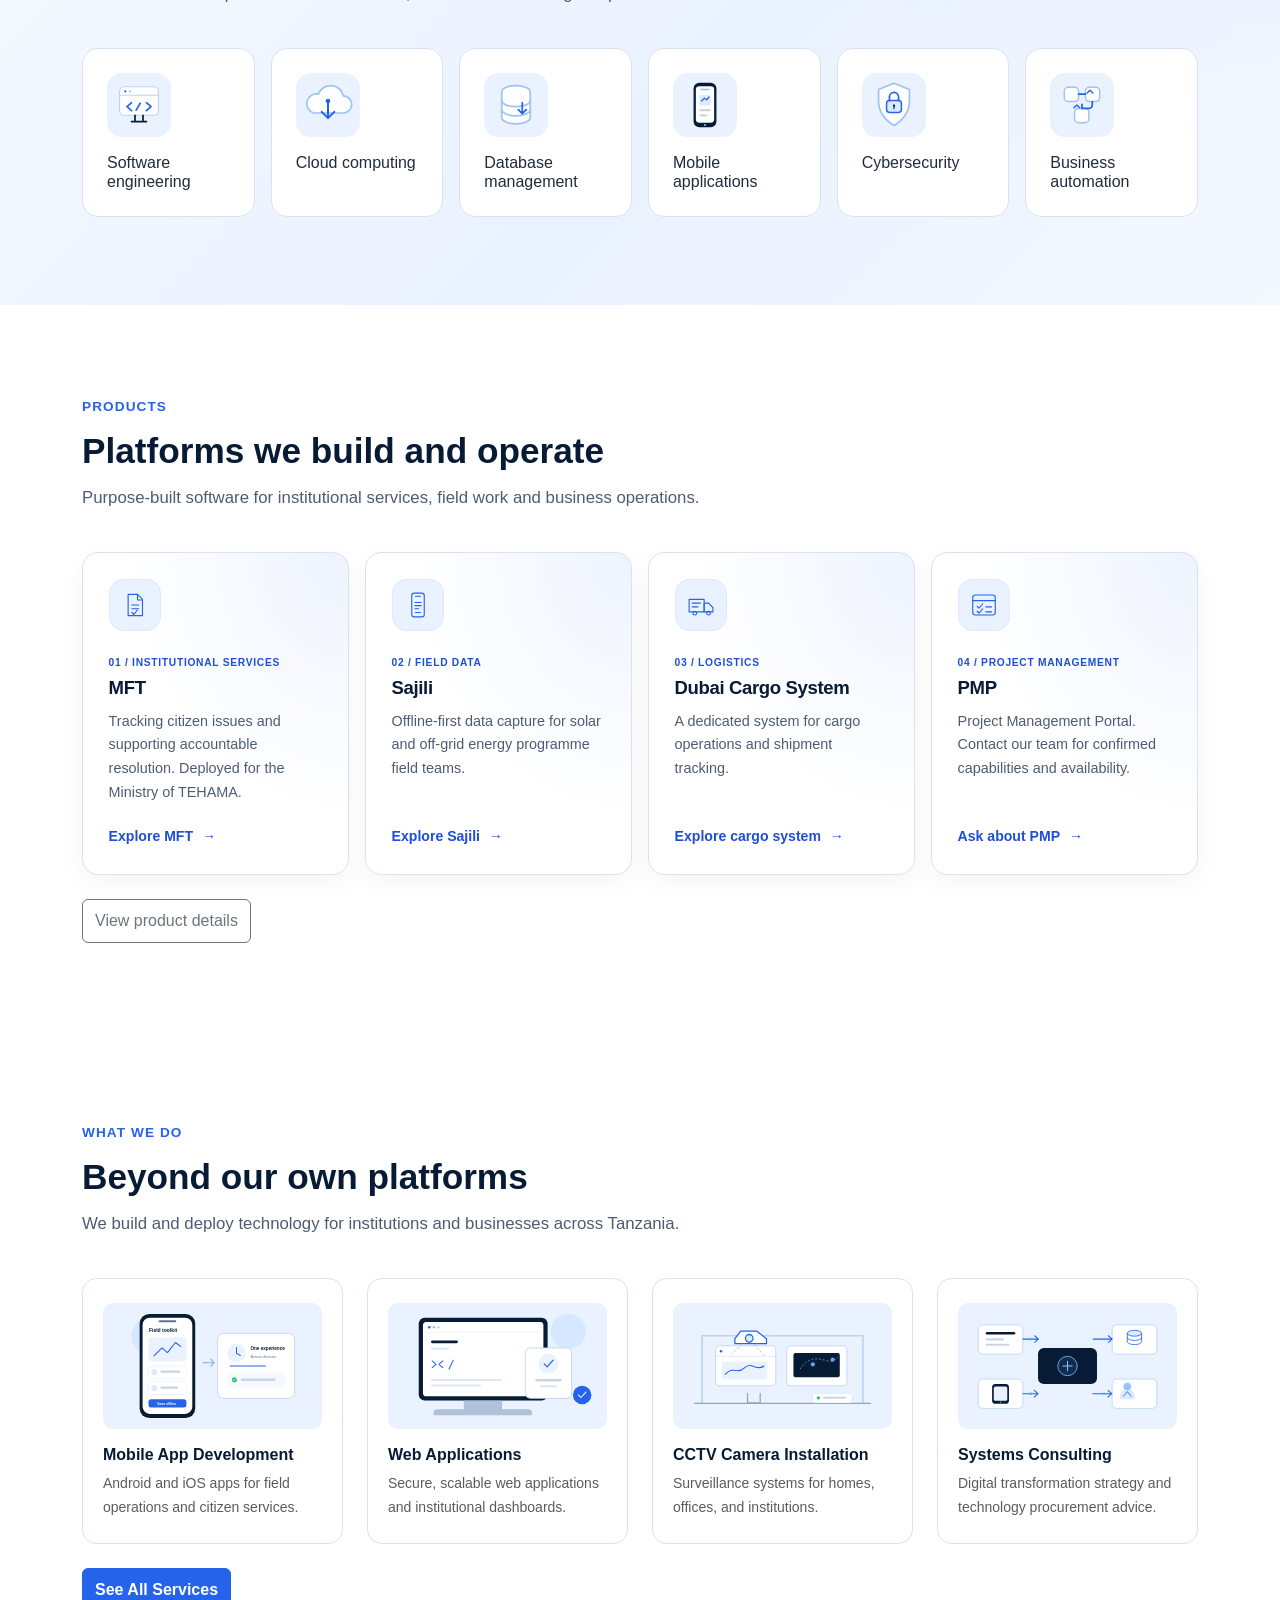
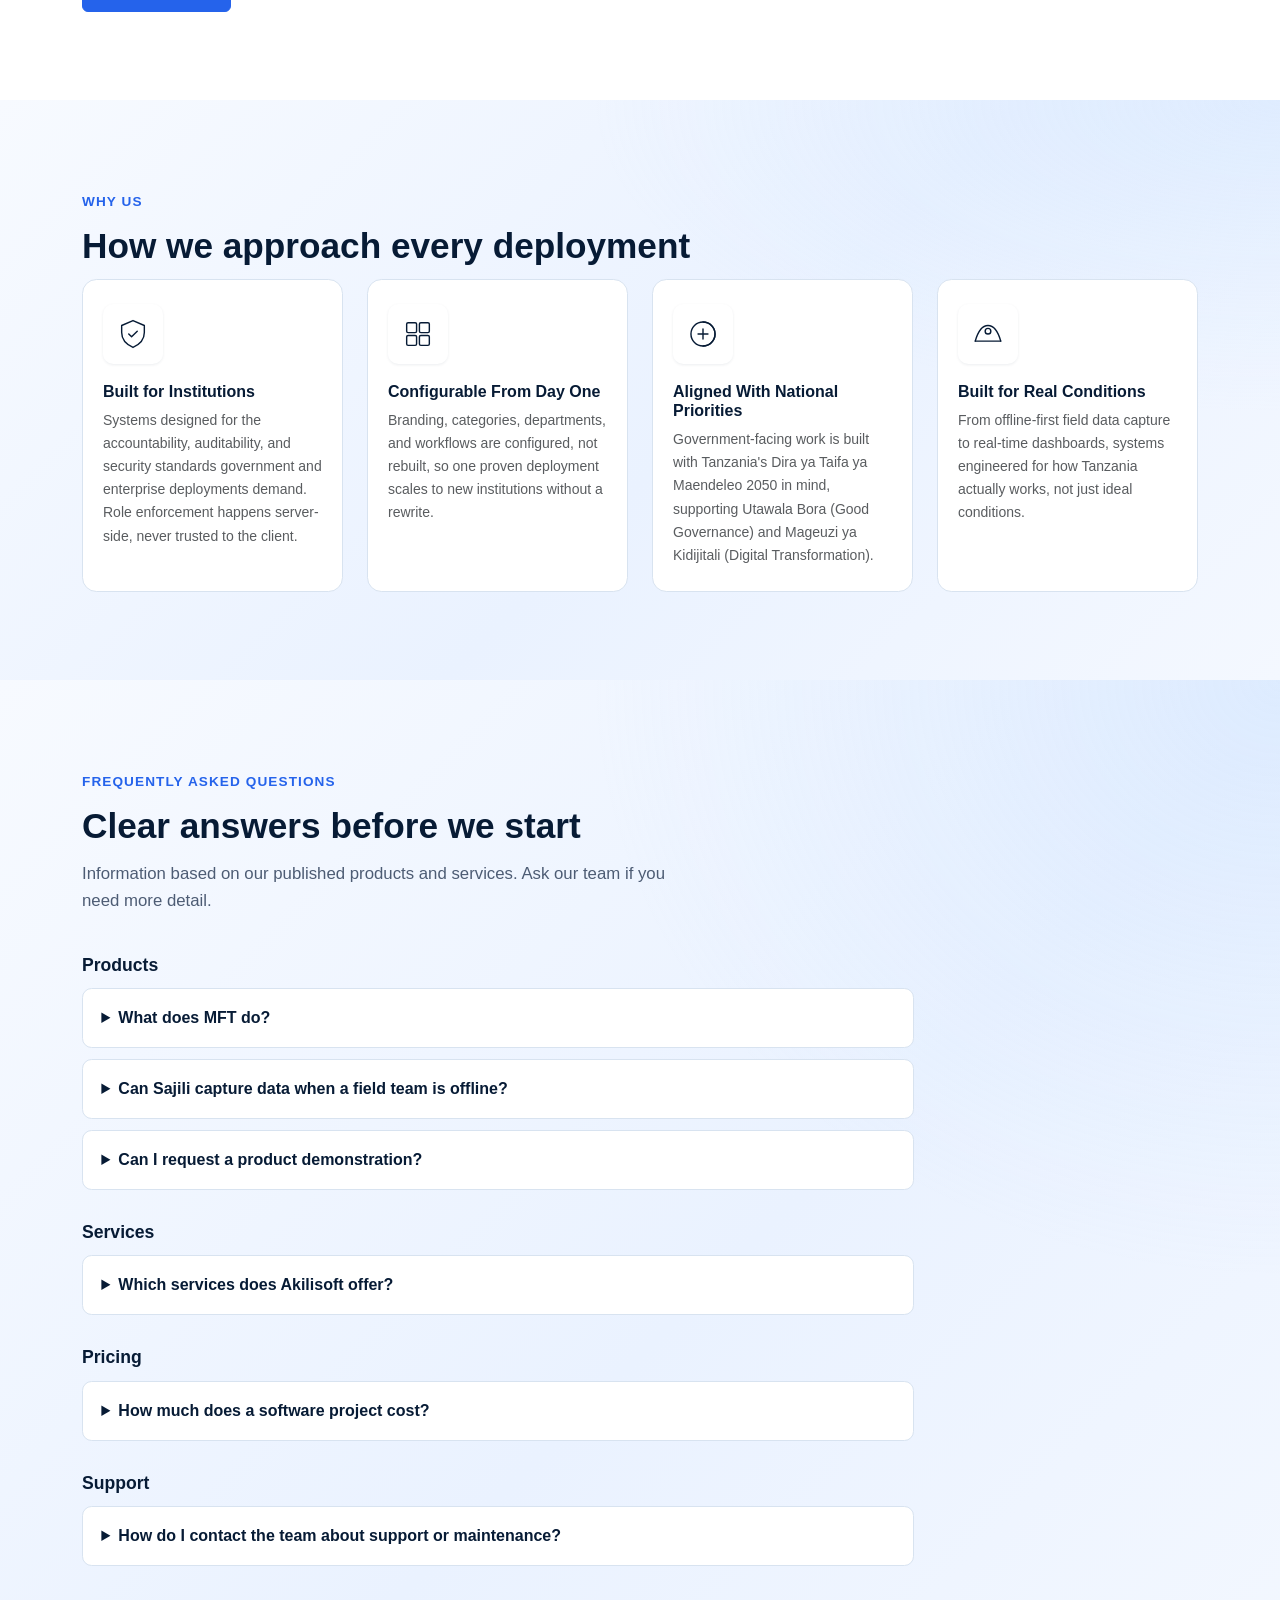
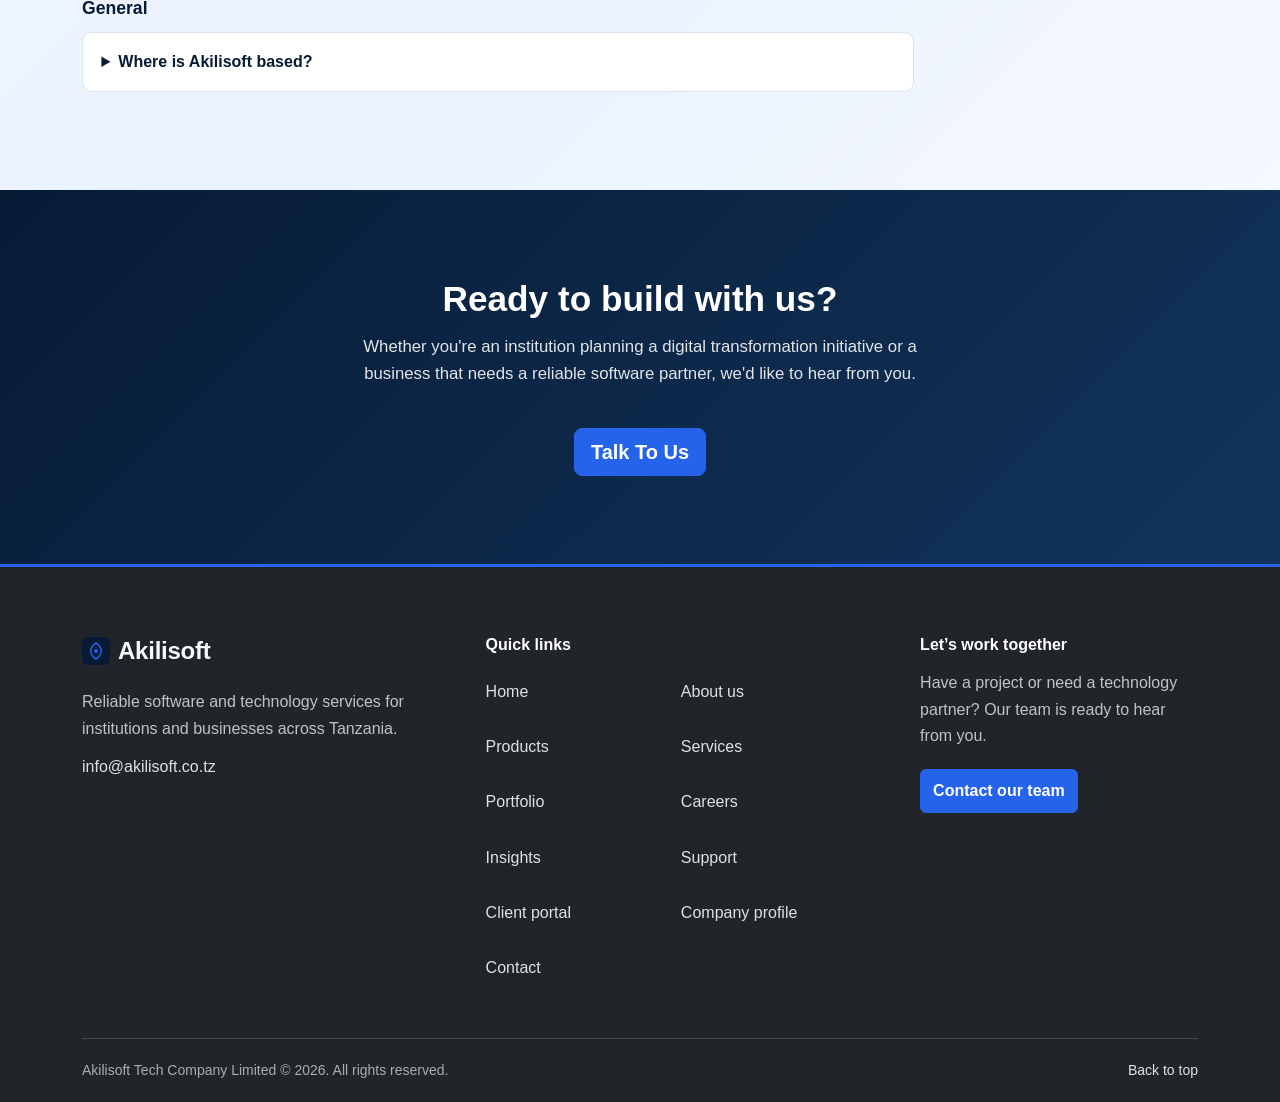
==== commit f13746e5: "Enhance homepage gradients and animated visuals Co-authored-by: Copilot <223556219+Copilot@users.nor" ====
--- a/index.html
+++ b/index.html
@@ -17,8 +17,8 @@
     content="Akilisoft Tech Company Limited — Software Systems Built for Tanzania's Institutions">
   <meta property="og:description"
     content="Secure, scalable software systems for government institutions and businesses across Tanzania — from govtech platforms to field data systems.">
-  <meta property="og:url" content="https://akilisoft.co.tz/">
-  <meta property="og:image" content="https://akilisoft.co.tz/assets/og-image.png">
+  <meta property="og:url" content="https://projects-opal-seven.vercel.app/">
+  <meta property="og:image" content="https://projects-opal-seven.vercel.app/assets/og-image.png">
   <meta property="og:image:type" content="image/png">
   <meta property="og:image:width" content="1200">
   <meta property="og:image:height" content="630">
@@ -27,9 +27,9 @@
   <meta name="twitter:title" content="Akilisoft Tech Company Limited">
   <meta name="twitter:description"
     content="Secure, scalable software systems for government institutions and businesses across Tanzania.">
-  <meta name="twitter:image" content="https://akilisoft.co.tz/assets/og-image.png">
-
-  <link rel="canonical" href="https://akilisoft.co.tz/">
+  <meta name="twitter:image" content="https://projects-opal-seven.vercel.app/assets/og-image.png">
+
+  <link rel="canonical" href="https://projects-opal-seven.vercel.app/">
 
   <link href="vendor/bootstrap/bootstrap.min.css" rel="stylesheet">
 
@@ -50,10 +50,10 @@
   "@graph": [
     {
       "@type": "Organization",
-      "@id": "https://akilisoft.co.tz/#organization",
+      "@id": "https://projects-opal-seven.vercel.app/#organization",
       "name": "Akilisoft Tech Company Limited",
-      "url": "https://akilisoft.co.tz",
-      "logo": "https://akilisoft.co.tz/assets/favicon.svg",
+      "url": "https://projects-opal-seven.vercel.app",
+      "logo": "https://projects-opal-seven.vercel.app/assets/favicon.svg",
       "email": "info@akilisoft.co.tz",
       "address": {
         "@type": "PostalAddress",
@@ -70,10 +70,10 @@
     },
     {
       "@type": "WebSite",
-      "@id": "https://akilisoft.co.tz/#website",
-      "url": "https://akilisoft.co.tz/",
+      "@id": "https://projects-opal-seven.vercel.app/#website",
+      "url": "https://projects-opal-seven.vercel.app/",
       "name": "Akilisoft Tech Company Limited",
-      "publisher": { "@id": "https://akilisoft.co.tz/#organization" },
+      "publisher": { "@id": "https://projects-opal-seven.vercel.app/#organization" },
       "inLanguage": "en-TZ"
     }
   ]
@@ -121,8 +121,8 @@
     <!-- HERO -->
     <section class="hero hero-home" id="top">
       <div class="container py-5">
-        <div class="row align-items-center">
-          <div class="col-lg-10 col-xl-9">
+        <div class="row align-items-center g-4 g-lg-5">
+          <div class="col-lg-7">
             <span class="eyebrow eyebrow-on-dark">Akilisoft Tech Company Limited · Dar es Salaam, Tanzania</span>
             <h1 class="hero-headline">Software Systems Built for Tanzania's Institutions</h1>
             <p class="hero-subheadline">We build secure, scalable software that powers public institutions and
@@ -136,6 +136,14 @@
               <li>Field data systems</li>
               <li>Business software</li>
             </ul>
+          </div>
+          <div class="col-lg-5">
+            <figure class="hero-artwork">
+              <img src="assets/illustrations/engineering-team.svg"
+                   alt="Illustration of software engineers collaborating around a shared display"
+                   width="680" height="400" fetchpriority="high" decoding="async">
+              <figcaption>Illustrative engineering team artwork</figcaption>
+            </figure>
           </div>
         </div>
       </div>
--- a/css/styles.css
+++ b/css/styles.css
@@ -165,8 +165,29 @@
   position: relative;
   isolation: isolate;
   overflow: hidden;
-  background: linear-gradient(160deg, var(--akilisoft-primary) 0%, var(--akilisoft-primary-light) 100%);
+  background:
+    radial-gradient(ellipse at 82% 18%, rgba(37, 99, 235, 0.3), transparent 34%),
+    radial-gradient(ellipse at 12% 100%, rgba(37, 99, 235, 0.2), transparent 38%),
+    linear-gradient(128deg, #06172e 0%, var(--akilisoft-primary) 48%, #123d72 100%);
   color: #fff;
+}
+
+.hero::before {
+  position: absolute;
+  z-index: -1;
+  inset: 0;
+  background-image:
+    linear-gradient(rgba(191, 219, 254, 0.055) 1px, transparent 1px),
+    linear-gradient(90deg, rgba(191, 219, 254, 0.055) 1px, transparent 1px);
+  background-size: 56px 56px;
+  content: "";
+  opacity: 0.42;
+  mask-image: linear-gradient(90deg, transparent 4%, #000 48%, #000 100%);
+  pointer-events: none;
+}
+
+.hero-home {
+  background-color: var(--akilisoft-primary);
 }
 
 .hero-home > .container {
@@ -215,13 +236,15 @@
 .hero::after {
   position: absolute;
   z-index: -1;
-  top: -12rem;
-  right: -9rem;
+  top: -16rem;
+  right: 3%;
   width: min(52vw, 42rem);
   aspect-ratio: 1;
-  border: 1px solid rgba(255, 255, 255, 0.12);
+  border: 1px solid rgba(191, 219, 254, 0.16);
   border-radius: 50%;
-  background: radial-gradient(circle, rgba(15, 157, 88, 0.2), transparent 68%);
+  background:
+    radial-gradient(circle, rgba(37, 99, 235, 0.27), rgba(37, 99, 235, 0.06) 42%, transparent 70%);
+  box-shadow: inset 0 0 5rem rgba(96, 165, 250, 0.08);
   content: "";
   animation: hero-glow 18s ease-in-out infinite alternate;
 }
@@ -266,6 +289,40 @@
 .hero-visual {
   max-width: 760px;
   margin-inline: auto;
+}
+
+.hero-artwork {
+  position: relative;
+  max-width: 34rem;
+  margin: 0 auto;
+  padding: 0.55rem;
+  border: 1px solid rgba(219, 234, 254, 0.48);
+  border-radius: 1.35rem;
+  background: rgba(255, 255, 255, 0.12);
+  box-shadow: 0 1.75rem 4rem rgba(2, 12, 27, 0.32);
+  backdrop-filter: blur(12px);
+  animation: graphic-float 7s ease-in-out infinite;
+}
+
+.hero-artwork img {
+  display: block;
+  width: 100%;
+  height: auto;
+  border-radius: 1rem;
+}
+
+.hero-artwork figcaption {
+  position: absolute;
+  right: 1rem;
+  bottom: -0.75rem;
+  padding: 0.35rem 0.7rem;
+  border: 1px solid rgba(255, 255, 255, 0.75);
+  border-radius: 999px;
+  background: rgba(255, 255, 255, 0.94);
+  color: var(--akilisoft-primary);
+  font-size: 0.72rem;
+  font-weight: 600;
+  box-shadow: 0 0.35rem 1rem rgba(2, 12, 27, 0.16);
 }
 
 .capability-card {
@@ -286,6 +343,11 @@
   width: 64px;
   height: 64px;
   margin-bottom: 1rem;
+  transition: transform 0.25s ease;
+}
+
+.capability-card:hover .capability-icon {
+  transform: translateY(-3px) scale(1.05);
 }
 
 .product-visual {
@@ -309,6 +371,12 @@
 .service-visual--teaser {
   margin-bottom: 1rem;
   border-radius: 0.65rem;
+  transition: transform 0.3s ease, filter 0.3s ease;
+}
+
+.pillar:hover .service-visual--teaser {
+  transform: scale(1.025);
+  filter: saturate(1.08);
 }
 
 .illustration-panel {
@@ -465,7 +533,9 @@
 }
 
 .section-alt {
-  background-color: var(--akilisoft-bg-alt);
+  background:
+    radial-gradient(ellipse at 100% 0%, rgba(191, 219, 254, 0.3), transparent 38%),
+    linear-gradient(135deg, #F7FAFF 0%, var(--akilisoft-bg-alt) 55%, #F4F8FF 100%);
 }
 
 .eyebrow {
@@ -659,7 +729,7 @@
 
 .pillar:hover {
   transform: translateY(-3px);
-  border-color: rgba(15, 157, 88, 0.45);
+  border-color: rgba(37, 99, 235, 0.45);
   box-shadow: 0 12px 28px rgba(11, 37, 69, 0.08);
 }
 
@@ -692,7 +762,7 @@
 
 .team-card:hover {
   transform: translateY(-3px);
-  border-color: rgba(15, 157, 88, 0.45);
+  border-color: rgba(37, 99, 235, 0.45);
   box-shadow: 0 12px 28px rgba(11, 37, 69, 0.08);
 }
 
@@ -880,13 +950,13 @@
 .footer-email:hover,
 .footer-quick-links a:hover,
 .footer-bottom a:hover {
-  color: #78dfa6;
+  color: #93c5fd;
 }
 
 .footer-email:focus-visible,
 .footer-quick-links a:focus-visible,
 .footer-bottom a:focus-visible {
-  outline: 2px solid #78dfa6;
+  outline: 2px solid #93c5fd;
   outline-offset: 3px;
 }
 
@@ -1091,12 +1161,10 @@
 
 @keyframes hero-enter {
   from {
-    opacity: 0;
     transform: translateY(14px);
   }
 
   to {
-    opacity: 1;
     transform: translateY(0);
   }
 }
